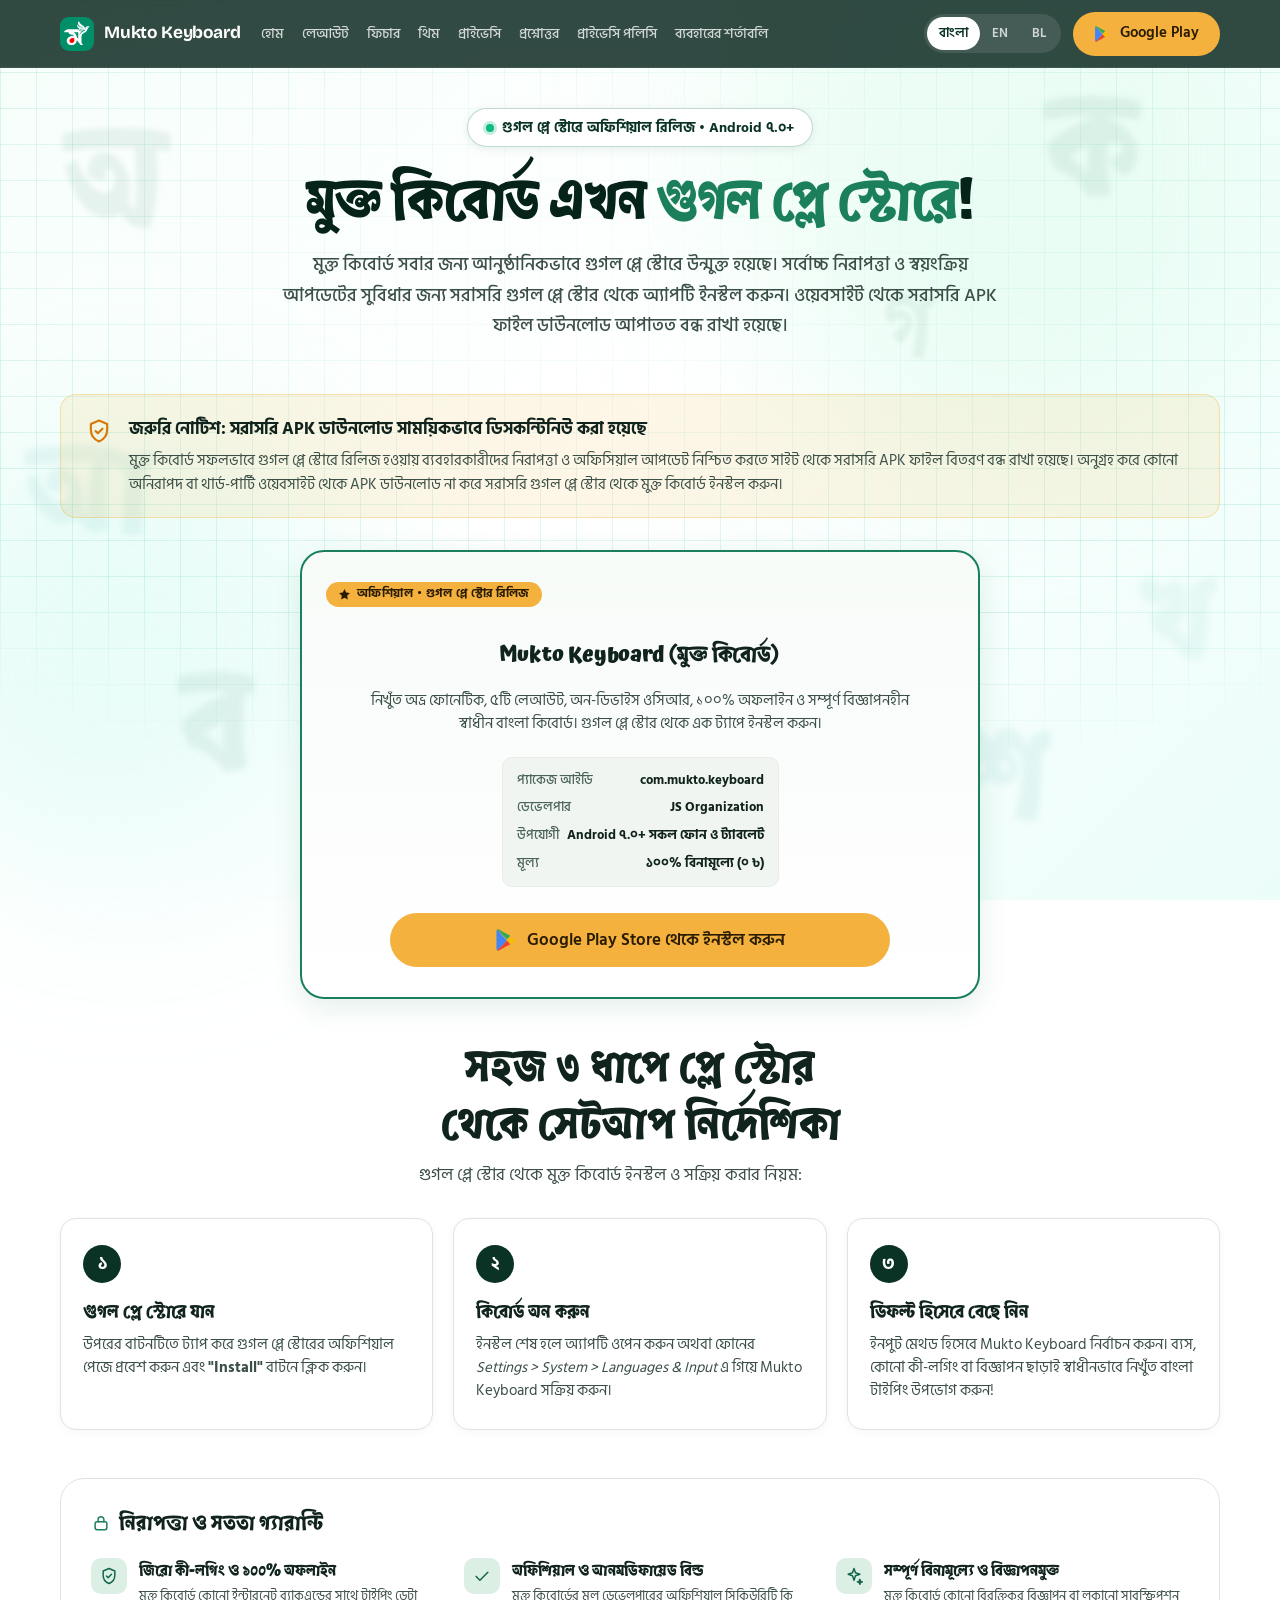
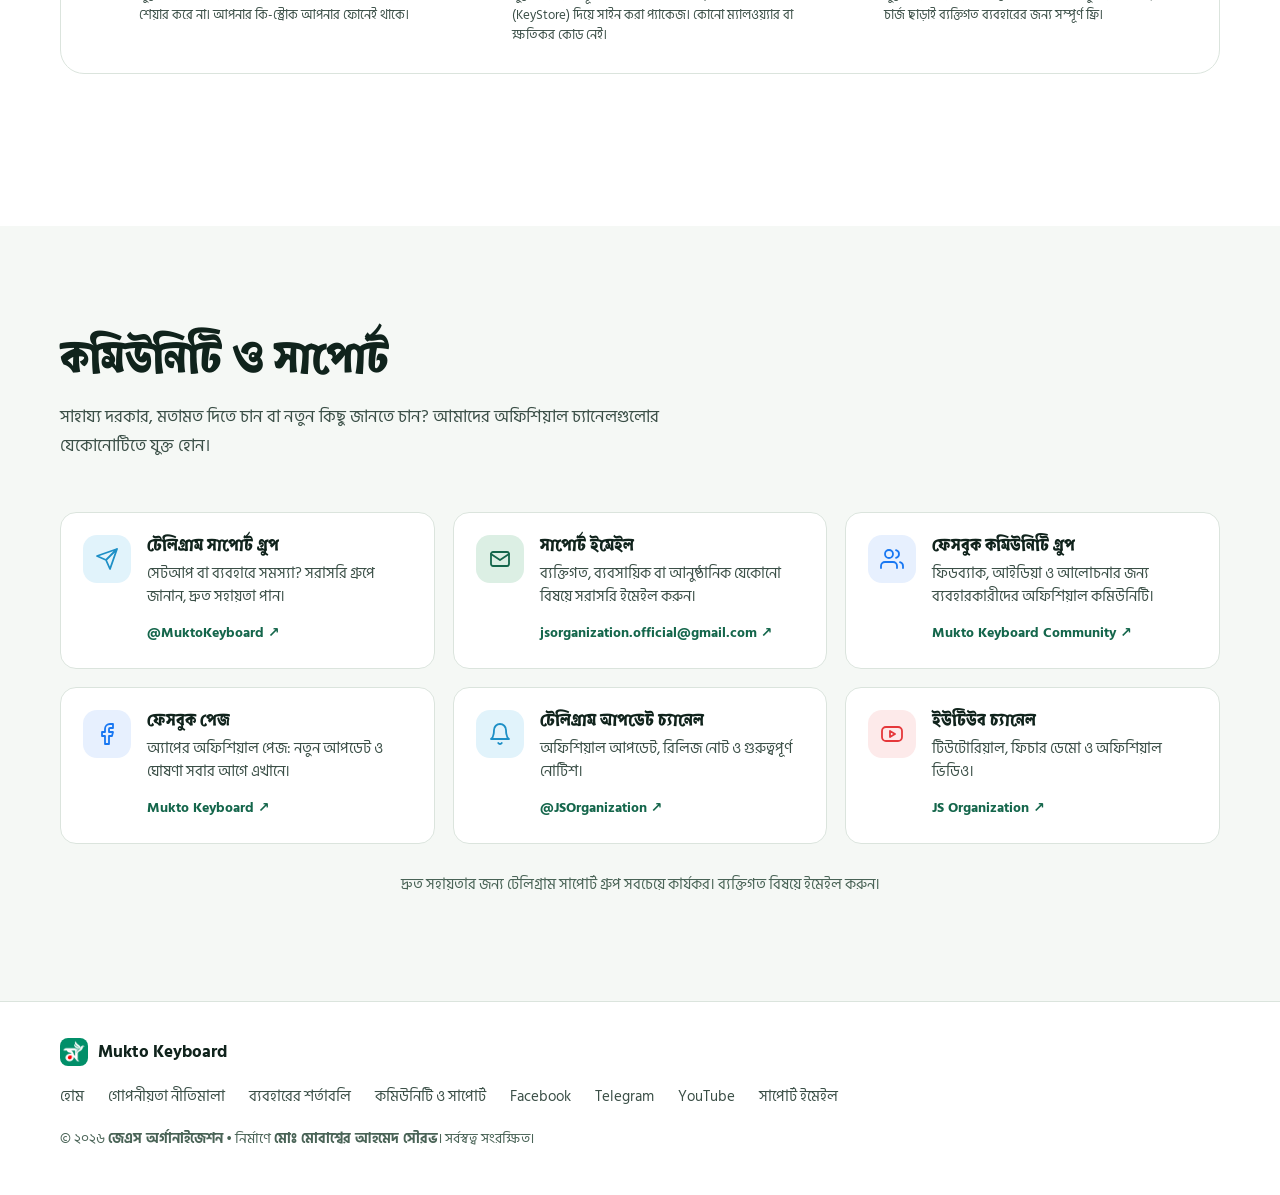
==== download.html @ 6dbc1d0c "feat(ui): restrict Atma font to titles and headings, and remove version displays" ====
<!DOCTYPE html>
<html lang="bn" data-lang="bn">
<head>
    <meta charset="UTF-8" />
    <meta name="viewport" content="width=device-width, initial-scale=1.0" />
    <title>Download Mukto Keyboard — অফিশিয়াল গুগল প্লে স্টোর রিলিজ | Mukto App (mukto.bd)</title>
    <meta name="description" content="মুক্ত কিবোর্ড (Mukto App / Mukto BD) এখন গুগল প্লে স্টোরে অফিশিয়ালি উপলব্ধ। গুগল প্লে স্টোর থেকে সরাসরি নিরাপদ ও স্বয়ংক্রিয় আপডেটের সুবিধাসহ ইনস্টল করুন।" />
    <meta name="keywords" content="Mukto App download, মুক্ত অ্যাপ ডাউনলোড, Mukto BD, মুক্ত বিডি, mukto.bd, Mukto, মুক্ত, Mukto Keyboard download, মুক্ত কিবোর্ড ডাউনলোড, Bangla keyboard Play Store, Avro Keyboard, com.mukto.keyboard" />
    <meta name="author" content="Md Mobassher Ahmed Sowrov — JS Organization" />
    <meta name="robots" content="index, follow, max-snippet:-1, max-image-preview:large" />
    <meta name="theme-color" content="#0a3326" />
    <link rel="canonical" href="https://mukto.bd/download.html" />

    <meta property="og:type" content="website" />
    <meta property="og:site_name" content="Mukto Keyboard" />
    <meta property="og:locale" content="bn_BD" />
    <meta property="og:locale:alternate" content="en_US" />
    <meta property="og:title" content="Download Mukto Keyboard — অফিশিয়াল গুগল প্লে স্টোর রিলিজ" />
    <meta property="og:description" content="মুক্ত কিবোর্ড এখন গুগল প্লে স্টোরে অফিশিয়ালি উপলব্ধ। গুগল প্লে স্টোর থেকে সরাসরি নিরাপদ ও স্বয়ংক্রিয় আপডেটের সুবিধাসহ ইনস্টল করুন।" />
    <meta property="og:url" content="https://mukto.bd/download.html" />
    <meta property="og:image" content="https://mukto.bd/assets/logo.png" />
    <meta property="og:image:type" content="image/png" />
    <meta property="og:image:width" content="512" />
    <meta property="og:image:height" content="512" />
    <meta property="og:image:alt" content="Mukto Keyboard Logo — মুক্ত কিবোর্ড" />
    <meta name="twitter:card" content="summary_large_image" />
    <meta name="twitter:title" content="Download Mukto Keyboard — অফিশিয়াল গুগল প্লে স্টোর রিলিজ" />
    <meta name="twitter:description" content="Mukto Keyboard is now officially available on Google Play Store. Install directly for maximum security and auto-updates." />
    <meta name="twitter:image" content="https://mukto.bd/assets/logo.png" />
    <meta name="twitter:image:alt" content="Mukto Keyboard Logo — মুক্ত কিবোর্ড" />

    <link rel="icon" type="image/png" href="assets/logo.png" />
    <link rel="apple-touch-icon" href="assets/logo.png" />
    <link rel="manifest" href="manifest.json" />
    <link rel="preconnect" href="https://fonts.googleapis.com" />
    <link rel="preconnect" href="https://fonts.gstatic.com" crossorigin />
    <link href="https://fonts.googleapis.com/css2?family=Atma:wght@300;400;500;600;700&amp;family=Bricolage+Grotesque:opsz,wght@12..96,400..800&amp;family=Hind+Siliguri:wght@400;500;600;700&amp;display=swap" rel="stylesheet" />
    <link rel="stylesheet" href="style.css?v=20261107v3" />

    <script type="application/json" id="page-meta">
    {
      "bn": {
        "title": "Download Mukto Keyboard — অফিশিয়াল গুগল প্লে স্টোর রিলিজ | Mukto App (mukto.bd)",
        "description": "মুক্ত কিবোর্ড (Mukto App / Mukto BD) এখন গুগল প্লে স্টোরে অফিশিয়ালি উপলব্ধ। গুগল প্লে স্টোর থেকে সরাসরি নিরাপদ ও স্বয়ংক্রিয় আপডেটের সুবিধাসহ ইনস্টল করুন।"
      },
      "en": {
        "title": "Download Mukto Keyboard — Official Google Play Release | Mukto App (mukto.bd)",
        "description": "Mukto Keyboard is now officially available on Google Play. Install safely with automatic updates directly from the Google Play Store."
      },
      "bl": {
        "title": "Download Mukto Keyboard — Official Google Play Release | Mukto App (mukto.bd)",
        "description": "Mukto Keyboard ekhon Google Play Store-e officially available. Shorashori Google Play theke install korun automatic update o full security shobidhay."
      }
    }
    </script>

    <script type="application/ld+json" id="appSchema">
    {
      "@context": "https://schema.org",
      "@type": "SoftwareApplication",
      "name": "Mukto Keyboard",
      "alternateName": ["Mukto App", "মুক্ত অ্যাপ", "Mukto BD", "মুক্ত বিডি", "Mukto", "মুক্ত", "মুক্ত কিবোর্ড"],
      "operatingSystem": "Android 7.0 and up",
      "applicationCategory": "UtilitiesApplication",
      "softwareVersion": "4.4",
      "offers": {
        "@type": "Offer",
        "price": "0",
        "priceCurrency": "BDT"
      },
      "downloadUrl": "https://play.google.com/store/apps/details?id=com.mukto.keyboard",
      "url": "https://mukto.bd/download.html",
      "image": "https://mukto.bd/assets/logo.png",
      "publisher": {
        "@type": "Organization",
        "name": "JS Organization",
        "email": "jsorganization.official@gmail.com",
        "sameAs": ["https://www.facebook.com/profile.php?id=61596055357784", "https://www.facebook.com/groups/1678428126970058", "https://t.me/JSOrganization", "https://youtube.com/channel/UCpMq9ITrRfIGK2dxVv5R_kw"],
        "contactPoint": {
          "@type": "ContactPoint",
          "contactType": "customer support",
          "email": "jsorganization.official@gmail.com",
          "url": "https://t.me/MuktoKeyboard",
          "availableLanguage": ["bn", "en"]
        }
      }
    }
    </script>
</head>
<body class="lang-bn">

<div class="bg-grid-pattern" aria-hidden="true"></div>

<div class="glyphs-layer" aria-hidden="true">
    <span class="glyph glyph-1 float-glyph-1">অ</span>
    <span class="glyph glyph-2 float-glyph-2">আ</span>
    <span class="glyph glyph-3 float-glyph-3">ক</span>
    <span class="glyph glyph-4 float-glyph-1">খ</span>
    <span class="glyph glyph-5 float-glyph-4">গ</span>
    <span class="glyph glyph-6 float-glyph-2">ব</span>
    <span class="glyph glyph-7 float-glyph-3">শ</span>
</div>

<div class="ambient-glow-1" aria-hidden="true"></div>
<div class="ambient-glow-2" aria-hidden="true"></div>

<svg width="0" height="0" style="position:absolute" aria-hidden="true" focusable="false">
    <defs>
        <symbol id="i-shield" viewBox="0 0 24 24"><path d="M12 3l7 3v5c0 4.6-3 8.4-7 10-4-1.6-7-5.4-7-10V6l7-3z"/><path d="M9 12l2 2 4-4"/></symbol>
        <symbol id="i-down" viewBox="0 0 24 24"><path d="M12 4v12m0 0l-4.5-4.5M12 16l4.5-4.5M5 20h14"/></symbol>
        <symbol id="i-chev" viewBox="0 0 24 24"><path d="M6 9l6 6 6-6"/></symbol>
        <symbol id="i-check" viewBox="0 0 24 24"><path d="M5 12.5l4.5 4.5L19 7.5"/></symbol>
        <symbol id="i-lock" viewBox="0 0 24 24"><rect x="5" y="10.5" width="14" height="9.5" rx="2.2"/><path d="M8.5 10.5V8a3.5 3.5 0 017 0v2.5"/></symbol>
        <symbol id="i-menu" viewBox="0 0 24 24"><path d="M4 7h16M4 12h16M4 17h16"/></symbol>
        <symbol id="i-fb" viewBox="0 0 24 24"><path d="M18 2h-3a5 5 0 00-5 5v3H7v4h3v8h4v-8h3l1-4h-4V7a1 1 0 011-1h3z"/></symbol>
            <symbol id="i-tg" viewBox="0 0 24 24"><path d="M22 2L11 13M22 2l-7 20-4-9-9-4 20-7z"/></symbol>
            <symbol id="i-bell" viewBox="0 0 24 24"><path d="M18 8A6 6 0 006 8c0 7-3 9-3 9h18s-3-2-3-9M13.73 21a2 2 0 01-3.46 0"/></symbol>
            <symbol id="i-yt" viewBox="0 0 24 24"><rect x="2" y="5" width="20" height="14" rx="4"/><path d="M10 9l5 3-5 3z"/></symbol>
            <symbol id="i-mail" viewBox="0 0 24 24"><rect x="3" y="5" width="18" height="14" rx="2"/><path d="M3 7l9 6 9-6"/></symbol>
            <symbol id="i-users" viewBox="0 0 24 24"><path d="M17 21v-2a4 4 0 00-4-4H5a4 4 0 00-4 4v2"/><circle cx="9" cy="7" r="4"/><path d="M23 21v-2a4 4 0 00-3-3.87M16 3.13a4 4 0 010 7.75"/></symbol>
            <symbol id="i-android" viewBox="0 0 24 24"><path fill="currentColor" stroke="none" d="M17.5 15.3a1 1 0 110-2 1 1 0 010 2m-11 0a1 1 0 110-2 1 1 0 010 2m11.4-6l2-3.46a.42.42 0 00-.72-.42l-2.03 3.5a12.4 12.4 0 00-10.3 0L4.82 5.43a.42.42 0 00-.72.42l2 3.46C2.69 11.19.34 14.66 0 18.76h24c-.34-4.1-2.69-7.57-6.1-9.45"/></symbol>
        <symbol id="i-play-store" viewBox="0 0 512 512"><path fill="#4285F4" d="M48.7 13.9c-9.2 9.9-14.5 24.7-14.5 42.5v399.2c0 17.8 5.3 32.6 14.5 42.5l2.4 2.3L275.6 275.9v-5.8L51.1 11.6l-2.4 2.3z"/><path fill="#FBBC04" d="M353.4 353.8l-77.8-77.9v-5.8l77.8-77.9 1.8 1 92.1 52.3c26.3 14.9 26.3 39.4 0 54.4l-92.1 52.3-1.8 1.6z"/><path fill="#EA4335" d="M355.2 352.2L275.6 273 51.1 497.5c8.7 9.2 23 10.3 39.1 1.2l265-146.5"/><path fill="#34A853" d="M355.2 159.8L90.2 13.3c-16.1-9.1-30.4-8-39.1 1.2L275.6 239l79.6-79.2z"/></symbol>
        <symbol id="i-spark" viewBox="0 0 24 24"><path d="M12 3l1.8 5.2L19 10l-5.2 1.8L12 17l-1.8-5.2L5 10l5.2-1.8L12 3z"/><path d="M19 16l.8 2.2L22 19l-2.2.8L19 22l-.8-2.2L16 19l2.2-.8L19 16z"/></symbol>
        <symbol id="i-star" viewBox="0 0 24 24"><polygon points="12 2 15.09 8.26 22 9.27 17 14.14 18.18 21.02 12 17.77 5.82 21.02 7 14.14 2 9.27 8.91 8.26 12 2" fill="currentColor" stroke="none"/></symbol>
        <symbol id="i-bolt" viewBox="0 0 24 24"><polygon points="13 2 3 14 12 14 11 22 21 10 12 10 13 2" fill="currentColor" stroke="none"/></symbol>
        <symbol id="i-feather" viewBox="0 0 24 24"><path d="M20.24 12.24a6 6 0 00-8.49-8.49L5 10.5V19h8.5z"/><line x1="16" y1="8" x2="2" y2="22"/></symbol>
    </defs>
</svg>

<a class="skip-link" href="#main">
    <span class="lang-bn">মূল কনটেন্টে যান</span>
    <span class="lang-en">Skip to main content</span>
    <span class="lang-bl">Skip to main content</span>
</a>

<header class="nav" id="top">
    <div class="wrap nav-inner">
        <a class="brand" href="index.html" aria-label="Mukto Keyboard Home">
            <img src="assets/logo.png" alt="Mukto Keyboard Logo" width="34" height="34" />
            <span class="brand-name">Mukto Keyboard</span>
        </a>

        <nav class="nav-links" id="navLinks" aria-label="Primary">
            <a href="index.html">
                <span class="lang-bn">হোম</span>
                <span class="lang-en">Home</span>
                <span class="lang-bl">Home</span>
            </a>
            <a href="index.html#layouts">
                <span class="lang-bn">লেআউট</span>
                <span class="lang-en">Layouts</span>
                <span class="lang-bl">Layouts</span>
            </a>
            <a href="index.html#features">
                <span class="lang-bn">ফিচার</span>
                <span class="lang-en">Features</span>
                <span class="lang-bl">Features</span>
            </a>
            <a href="index.html#themes">
                <span class="lang-bn">থিম</span>
                <span class="lang-en">Themes</span>
                <span class="lang-bl">Themes</span>
            </a>
            <a href="index.html#privacy">
                <span class="lang-bn">প্রাইভেসি</span>
                <span class="lang-en">Privacy</span>
                <span class="lang-bl">Privacy</span>
            </a>
            <a href="index.html#faq">
                <span class="lang-bn">প্রশ্নোত্তর</span>
                <span class="lang-en">FAQ</span>
                <span class="lang-bl">FAQ</span>
            </a>
            <a href="privacy-policy.html">
                <span class="lang-bn">প্রাইভেসি পলিসি</span>
                <span class="lang-en">Privacy Policy</span>
                <span class="lang-bl">Privacy Policy</span>
            </a>
            <a href="terms-of-use.html">
                <span class="lang-bn">ব্যবহারের শর্তাবলি</span>
                <span class="lang-en">Terms of Use</span>
                <span class="lang-bl">Terms of Use</span>
            </a>
        </nav>

        <div class="nav-tools">
            <div class="lang-switch" role="group" aria-label="ভাষা">
                <button type="button" data-lang-btn="bn" class="font-bn">বাংলা</button>
                <button type="button" data-lang-btn="en">EN</button>
                <button type="button" data-lang-btn="bl">BL</button>
            </div>
            <a class="btn btn-sun nav-cta" href="https://play.google.com/store/apps/details?id=com.mukto.keyboard" target="_blank" rel="noopener noreferrer">
                <svg class="ic ic-fill" style="width:16px;height:16px;"><use href="#i-play-store"/></svg>
                <span>Google Play</span>
            </a>
            <button type="button" class="nav-burger" id="navBurger" aria-expanded="false" aria-controls="navLinks" aria-label="মেনু">
                <svg class="ic"><use href="#i-menu"/></svg>
            </button>
        </div>
    </div>
</header>

<main id="main">

<section class="dl-hero">
    <div class="wrap dl-hero-inner">
        <div class="dl-version-badge" id="versionBadge">
            <span class="pulse-dot"></span>
            <span class="lang-bn">গুগল প্লে স্টোরে অফিশিয়াল রিলিজ • Android ৭.০+</span>
            <span class="lang-en">Official Google Play Release • Android 7.0+</span>
            <span class="lang-bl">Official Google Play Release • Android 7.0+</span>
        </div>

        <h1>
            <span class="lang-bn">মুক্ত কিবোর্ড এখন <span class="accent">গুগল প্লে স্টোরে</span>!</span>
            <span class="lang-en">Mukto Keyboard is Now on <span class="accent">Google Play</span>!</span>
            <span class="lang-bl">Mukto Keyboard ekhon <span class="accent">Google Play Store-e</span>!</span>
        </h1>

        <p class="lead">
            <span class="lang-bn">মুক্ত কিবোর্ড সবার জন্য আনুষ্ঠানিকভাবে গুগল প্লে স্টোরে উন্মুক্ত হয়েছে। সর্বোচ্চ নিরাপত্তা ও স্বয়ংক্রিয় আপডেটের সুবিধার জন্য সরাসরি গুগল প্লে স্টোর থেকে অ্যাপটি ইনস্টল করুন। ওয়েবসাইট থেকে সরাসরি APK ফাইল ডাউনলোড আপাতত বন্ধ রাখা হয়েছে।</span>
            <span class="lang-en">Mukto Keyboard has officially launched on the Google Play Store! For maximum security, privacy, and seamless automatic updates, please install directly from Google Play. Direct APK downloads from the website have been discontinued.</span>
            <span class="lang-bl">Mukto Keyboard shobar jonno officially Google Play Store-e release hoyeche! Shorboccho security o automatic update pabar jonno direct Google Play Store theke install korun. Website theke direct APK download apatoto bondho kora hoyeche.</span>
        </p>
    </div>
</section>

<section class="section" style="padding-top:0;">
    <div class="wrap">

        <div class="dl-notice-banner" style="background:rgba(244,177,62,0.12);border:1px solid rgba(244,177,62,0.35);border-radius:var(--r-md);padding:20px 24px;margin-bottom:32px;display:flex;align-items:flex-start;gap:16px;">
            <svg class="ic" style="width:28px;height:28px;color:#d97706;flex-shrink:0;margin-top:2px;"><use href="#i-shield"/></svg>
            <div>
                <strong style="color:var(--ink);display:block;margin-bottom:6px;font-size:1.05rem;">
                    <span class="lang-bn">জরুরি নোটিশ: সরাসরি APK ডাউনলোড সাময়িকভাবে ডিসকন্টিনিউ করা হয়েছে</span>
                    <span class="lang-en">Notice: Direct APK Download is Discontinued</span>
                    <span class="lang-bl">Notice: Shorashori APK Download Bondho Kora Hoyeche</span>
                </strong>
                <p style="color:var(--ink-2);font-size:.94rem;margin:0;line-height:1.6;">
                    <span class="lang-bn">মুক্ত কিবোর্ড সফলভাবে গুগল প্লে স্টোরে রিলিজ হওয়ায় ব্যবহারকারীদের নিরাপত্তা ও অফিসিয়াল আপডেট নিশ্চিত করতে সাইট থেকে সরাসরি APK ফাইল বিতরণ বন্ধ রাখা হয়েছে। অনুগ্রহ করে কোনো অনিরাপদ বা থার্ড-পার্টি ওয়েবসাইট থেকে APK ডাউনলোড না করে সরাসরি গুগল প্লে স্টোর থেকে মুক্ত কিবোর্ড ইনস্টল করুন।</span>
                    <span class="lang-en">Now that Mukto Keyboard is officially published on Google Play, direct website APK downloads are discontinued to ensure genuine updates and security. Please do not download APKs from unauthorized third-party sources; install safely from the official Google Play Store.</span>
                    <span class="lang-bl">Mukto Keyboard Google Play Store-e release howay website theke APK download bondho kora hoyeche. Kono onirapod third-party site theke APK download korben na; shob shomoy official Google Play Store theke install korun.</span>
                </p>
            </div>
        </div>

        <div class="dl-card featured" style="max-width:680px;margin:0 auto 40px;text-align:center;">
            <span class="dl-card-tag tag-recommended">
                <svg class="ic tag-ic" aria-hidden="true"><use href="#i-star"/></svg>
                <span class="lang-bn">অফিশিয়াল • গুগল প্লে স্টোর রিলিজ</span>
                <span class="lang-en">Official • Google Play Store Release</span>
                <span class="lang-bl">Official • Google Play Store Release</span>
            </span>
            <div class="dl-card-header" style="justify-content:center;margin-top:14px;">
                <h2 class="dl-card-title">Mukto Keyboard (মুক্ত কিবোর্ড)</h2>
            </div>
            <p class="dl-card-desc" style="max-width:540px;margin:12px auto 22px;">
                <span class="lang-bn">নিখুঁত অভ্র ফোনেটিক, ৫টি লেআউট, অন-ডিভাইস ওসিআর, ১০০% অফলাইন ও সম্পূর্ণ বিজ্ঞাপনহীন স্বাধীন বাংলা কিবোর্ড। গুগল প্লে স্টোর থেকে এক ট্যাপে ইনস্টল করুন।</span>
                <span class="lang-en">Pure Bengali typing with Avro Phonetic, 5 layouts, on-device OCR, 100% offline and zero trackers. Install in one tap directly from Google Play.</span>
                <span class="lang-bl">Nikhut Avro Phonetic, 5-ti layout, on-device OCR, 100% offline o shompurno ad-free Bangla keyboard. Google Play theke 1-tape install korun.</span>
            </p>

            <div class="dl-card-specs" style="max-width:500px;margin:0 auto 26px;text-align:left;">
                <div class="dl-spec-row">
                    <span class="dl-spec-label"><span class="lang-bn">প্যাকেজ আইডি</span><span class="lang-en">Package ID</span><span class="lang-bl">Package ID</span></span>
                    <span class="dl-spec-val dl-spec-file">com.mukto.keyboard</span>
                </div>
                <div class="dl-spec-row">
                    <span class="dl-spec-label"><span class="lang-bn">ডেভেলপার</span><span class="lang-en">Developer</span><span class="lang-bl">Developer</span></span>
                    <span class="dl-spec-val">JS Organization</span>
                </div>
                <div class="dl-spec-row">
                    <span class="dl-spec-label"><span class="lang-bn">উপযোগী</span><span class="lang-en">Target OS</span><span class="lang-bl">Target OS</span></span>
                    <span class="dl-spec-val"><span class="lang-bn">Android ৭.০+ সকল ফোন ও ট্যাবলেট</span><span class="lang-en">Android 7.0+ All Phones &amp; Tablets</span><span class="lang-bl">Android 7.0+ Shob Device</span></span>
                </div>
                <div class="dl-spec-row">
                    <span class="dl-spec-label"><span class="lang-bn">মূল্য</span><span class="lang-en">Price</span><span class="lang-bl">Price</span></span>
                    <span class="dl-spec-val"><span class="lang-bn">১০০% বিনামূল্যে (০ ৳)</span><span class="lang-en">100% Free ($0)</span><span class="lang-bl">Shompurno Free (0 Tk)</span></span>
                </div>
            </div>

            <a class="btn btn-sun btn-lg dl-card-btn" style="width:100%;max-width:500px;margin:0 auto;justify-content:center;font-size:1.06rem;padding:15px 28px;" href="https://play.google.com/store/apps/details?id=com.mukto.keyboard" target="_blank" rel="noopener noreferrer">
                <svg class="ic ic-fill" style="width:22px;height:22px;"><use href="#i-play-store"/></svg>
                <span class="lang-bn">Google Play Store থেকে ইনস্টল করুন</span>
                <span class="lang-en">Install from Google Play Store</span>
                <span class="lang-bl">Google Play Store theke install korun</span>
            </a>
        </div>

        <div class="dl-guide">
            <div class="section-head" style="text-align:center;max-width:700px;margin:0 auto 28px;">
                <h2>
                    <span class="lang-bn">সহজ ৩ ধাপে প্লে স্টোর থেকে সেটআপ নির্দেশিকা</span>
                    <span class="lang-en">Simple 3-Step Play Store Setup Guide</span>
                    <span class="lang-bl">Shohoj 3 Dhape Play Store Setup Guide</span>
                </h2>
                <p style="margin-top:8px;color:var(--ink-2);">
                    <span class="lang-bn">গুগল প্লে স্টোর থেকে মুক্ত কিবোর্ড ইনস্টল ও সক্রিয় করার নিয়ম:</span>
                    <span class="lang-en">How to install and activate Mukto Keyboard from Google Play:</span>
                    <span class="lang-bl">Google Play Store theke Mukto Keyboard install o on korar niyam:</span>
                </p>
            </div>

            <div class="guide-steps-grid">
                <div class="guide-step-card">
                    <div class="guide-step-num">১</div>
                    <h3>
                        <span class="lang-bn">গুগল প্লে স্টোরে যান</span>
                        <span class="lang-en">Open Google Play</span>
                        <span class="lang-bl">Google Play Store-e Jan</span>
                    </h3>
                    <p>
                        <span class="lang-bn">উপরের বাটনটিতে ট্যাপ করে গুগল প্লে স্টোরের অফিশিয়াল পেজে প্রবেশ করুন এবং <strong>"Install"</strong> বাটনে ক্লিক করুন।</span>
                        <span class="lang-en">Tap the button above to visit our official Google Play Store page and tap <strong>"Install"</strong>.</span>
                        <span class="lang-bl">Uporer buttone tap kore Google Play Store-er official page-e jan ebong <strong>"Install"</strong>-e click korun.</span>
                    </p>
                </div>

                <div class="guide-step-card">
                    <div class="guide-step-num">২</div>
                    <h3>
                        <span class="lang-bn">কিবোর্ড অন করুন</span>
                        <span class="lang-en">Enable Mukto Keyboard</span>
                        <span class="lang-bl">Mukto Keyboard On Korun</span>
                    </h3>
                    <p>
                        <span class="lang-bn">ইনস্টল শেষ হলে অ্যাপটি ওপেন করুন অথবা ফোনের <em>Settings &gt; System &gt; Languages &amp; Input</em> এ গিয়ে Mukto Keyboard সক্রিয় করুন।</span>
                        <span class="lang-en">Once installed, open the app or navigate to your phone's <em>Settings &gt; System &gt; Languages &amp; Input</em> to enable Mukto Keyboard.</span>
                        <span class="lang-bl">Install sheshe app open korun ba phoner <em>Settings &gt; Languages &amp; Input</em> theke Mukto Keyboard enable korun.</span>
                    </p>
                </div>

                <div class="guide-step-card">
                    <div class="guide-step-num">৩</div>
                    <h3>
                        <span class="lang-bn">ডিফল্ট হিসেবে বেছে নিন</span>
                        <span class="lang-en">Select as Default</span>
                        <span class="lang-bl">Default Keyboard Select Korun</span>
                    </h3>
                    <p>
                        <span class="lang-bn">ইনপুট মেথড হিসেবে Mukto Keyboard নির্বাচন করুন। ব্যস, কোনো কী-লগিং বা বিজ্ঞাপন ছাড়াই স্বাধীনভাবে নিখুঁত বাংলা টাইপিং উপভোগ করুন!</span>
                        <span class="lang-en">Choose Mukto Keyboard as your active input method. Enjoy flawless Bengali typing with zero ads and 100% on-device privacy!</span>
                        <span class="lang-bl">Input method hishebe Mukto Keyboard select korun. Zero ads o 100% private Avro typing enjoy korun!</span>
                    </p>
                </div>
            </div>
        </div>

        <div class="dl-verify-banner">
            <h3 class="dl-verify-title">
                <svg class="ic" aria-hidden="true"><use href="#i-lock"/></svg>
                <span class="lang-bn">নিরাপত্তা ও সততা গ্যারান্টি</span>
                <span class="lang-en">Security &amp; Integrity Guarantee</span>
                <span class="lang-bl">Security o Shotto Guarantee</span>
            </h3>
            <div class="dl-verify-grid">
                <div class="dl-verify-item">
                    <div class="dl-verify-icon"><svg class="ic"><use href="#i-shield"/></svg></div>
                    <div class="dl-verify-text">
                        <h4>
                            <span class="lang-bn">জিরো কী-লগিং ও ১০০% অফলাইন</span>
                            <span class="lang-en">Zero Keylogging &amp; 100% Offline</span>
                            <span class="lang-bl">Zero Keylogging o 100% Offline</span>
                        </h4>
                        <p>
                            <span class="lang-bn">মুক্ত কিবোর্ড কোনো ইন্টারনেট ব্যাকএন্ডের সাথে টাইপিং ডেটা শেয়ার করে না। আপনার কি-স্ট্রোক আপনার ফোনেই থাকে।</span>
                            <span class="lang-en">Mukto Keyboard never uploads keystrokes to any remote server. Your words stay strictly inside your phone.</span>
                            <span class="lang-bl">Mukto Keyboard kono keystroke remote server-e pathay na. Apnar shob kotha phoner vetorei thake.</span>
                        </p>
                    </div>
                </div>

                <div class="dl-verify-item">
                    <div class="dl-verify-icon"><svg class="ic"><use href="#i-check"/></svg></div>
                    <div class="dl-verify-text">
                        <h4>
                            <span class="lang-bn">অফিশিয়াল ও আনমডিফায়েড বিল্ড</span>
                            <span class="lang-en">Official &amp; Untampered Build</span>
                            <span class="lang-bl">Official o Untampered Build</span>
                        </h4>
                        <p>
                            <span class="lang-bn">মুক্ত কিবোর্ডের মূল ডেভেলপারের অফিশিয়াল সিকিউরিটি কি (KeyStore) দিয়ে সাইন করা প্যাকেজ। কোনো ম্যালওয়্যার বা ক্ষতিকর কোড নেই।</span>
                            <span class="lang-en">Signed directly with the official release keystore of JS Organization. Verified completely clean of any malware or adware.</span>
                            <span class="lang-bl">JS Organization-er official release key diye signed. Kono malware ba modded file noy, 100% clean.</span>
                        </p>
                    </div>
                </div>

                <div class="dl-verify-item">
                    <div class="dl-verify-icon"><svg class="ic"><use href="#i-spark"/></svg></div>
                    <div class="dl-verify-text">
                        <h4>
                            <span class="lang-bn">সম্পূর্ণ বিনামূল্যে ও বিজ্ঞাপনমুক্ত</span>
                            <span class="lang-en">100% Free &amp; Ad-Free</span>
                            <span class="lang-bl">100% Free o Ad-Free</span>
                        </h4>
                        <p>
                            <span class="lang-bn">মুক্ত কিবোর্ড কোনো বিরক্তিকর বিজ্ঞাপন বা লুকানো সাবস্ক্রিপশন চার্জ ছাড়াই ব্যক্তিগত ব্যবহারের জন্য সম্পূর্ণ ফ্রি।</span>
                            <span class="lang-en">Mukto Keyboard is completely free to use for personal typing, with zero annoying ads or hidden subscriptions.</span>
                            <span class="lang-bl">Kono biroktikor bigyapon ba hidden charges charai personal typing-er jonno shompurno free.</span>
                        </p>
                    </div>
                </div>
            </div>
        </div>

    </div>
</section>

<section class="section section-tint" id="support">
    <div class="wrap">
        <header class="section-head">
            <h2><span class="lang-bn">কমিউনিটি ও সাপোর্ট</span><span class="lang-en">Community & Support</span><span class="lang-bl">Community o Support</span></h2>
            <p><span class="lang-bn">সাহায্য দরকার, মতামত দিতে চান বা নতুন কিছু জানতে চান? আমাদের অফিশিয়াল চ্যানেলগুলোর যেকোনোটিতে যুক্ত হোন।</span><span class="lang-en">Need help, want to share feedback, or just curious what is new? Join us on any of our official channels.</span><span class="lang-bl">Shahajyo dorkar, motamot dite chan ba notun kichu jante chan? Amader official channel-er jekonotite jukto hon.</span></p>
        </header>
        <div class="support-grid">
                <a class="sup-card" href="https://t.me/MuktoKeyboard" target="_blank" rel="noopener noreferrer">
                    <span class="sup-ic sup-tg"><svg class="ic" aria-hidden="true"><use href="#i-tg" /></svg></span>
                    <span class="sup-body">
                        <h3><span class="lang-bn">টেলিগ্রাম সাপোর্ট গ্রুপ</span><span class="lang-en">Telegram Support Group</span><span class="lang-bl">Telegram Support Group</span></h3>
                        <p><span class="lang-bn">সেটআপ বা ব্যবহারে সমস্যা? সরাসরি গ্রুপে জানান, দ্রুত সহায়তা পান।</span><span class="lang-en">Stuck with setup or usage? Ask in the group and get quick help.</span><span class="lang-bl">Setup ba byabohare shomosya? Shorashori group-e janan, druto shohayota pan.</span></p>
                        <span class="sup-handle">@MuktoKeyboard</span>
                    </span>
                </a>
                <a class="sup-card" href="mailto:jsorganization.official@gmail.com">
                    <span class="sup-ic sup-mail"><svg class="ic" aria-hidden="true"><use href="#i-mail" /></svg></span>
                    <span class="sup-body">
                        <h3><span class="lang-bn">সাপোর্ট ইমেইল</span><span class="lang-en">Support Email</span><span class="lang-bl">Support Email</span></h3>
                        <p><span class="lang-bn">ব্যক্তিগত, ব্যবসায়িক বা আনুষ্ঠানিক যেকোনো বিষয়ে সরাসরি ইমেইল করুন।</span><span class="lang-en">Write to us directly for private, business or formal matters.</span><span class="lang-bl">Bektigoto, bebshayik ba anushthanik jekono bishoye shorashori email korun.</span></p>
                        <span class="sup-handle">jsorganization.official@gmail.com</span>
                    </span>
                </a>
                <a class="sup-card" href="https://www.facebook.com/groups/1678428126970058" target="_blank" rel="noopener noreferrer">
                    <span class="sup-ic sup-fb"><svg class="ic" aria-hidden="true"><use href="#i-users" /></svg></span>
                    <span class="sup-body">
                        <h3><span class="lang-bn">ফেসবুক কমিউনিটি গ্রুপ</span><span class="lang-en">Facebook Community Group</span><span class="lang-bl">Facebook Community Group</span></h3>
                        <p><span class="lang-bn">ফিডব্যাক, আইডিয়া ও আলোচনার জন্য ব্যবহারকারীদের অফিশিয়াল কমিউনিটি।</span><span class="lang-en">The official community for feedback, ideas and discussion among users.</span><span class="lang-bl">Feedback, idea o alochonar jonno byabohrakarider official community.</span></p>
                        <span class="sup-handle">Mukto Keyboard Community</span>
                    </span>
                </a>
                <a class="sup-card" href="https://www.facebook.com/profile.php?id=61596055357784" target="_blank" rel="noopener noreferrer">
                    <span class="sup-ic sup-fb"><svg class="ic" aria-hidden="true"><use href="#i-fb" /></svg></span>
                    <span class="sup-body">
                        <h3><span class="lang-bn">ফেসবুক পেজ</span><span class="lang-en">Facebook Page</span><span class="lang-bl">Facebook Page</span></h3>
                        <p><span class="lang-bn">অ্যাপের অফিশিয়াল পেজ: নতুন আপডেট ও ঘোষণা সবার আগে এখানে।</span><span class="lang-en">The official app page: new updates and announcements land here first.</span><span class="lang-bl">App-er official page: notun update o ghoshona shobar age ekhane.</span></p>
                        <span class="sup-handle">Mukto Keyboard</span>
                    </span>
                </a>
                <a class="sup-card" href="https://t.me/JSOrganization" target="_blank" rel="noopener noreferrer">
                    <span class="sup-ic sup-tg"><svg class="ic" aria-hidden="true"><use href="#i-bell" /></svg></span>
                    <span class="sup-body">
                        <h3><span class="lang-bn">টেলিগ্রাম আপডেট চ্যানেল</span><span class="lang-en">Telegram Updates Channel</span><span class="lang-bl">Telegram Updates Channel</span></h3>
                        <p><span class="lang-bn">অফিশিয়াল আপডেট, রিলিজ নোট ও গুরুত্বপূর্ণ নোটিশ।</span><span class="lang-en">Official updates, release notes and important notices.</span><span class="lang-bl">Official update, release note o gurutwopurno notice.</span></p>
                        <span class="sup-handle">@JSOrganization</span>
                    </span>
                </a>
                <a class="sup-card" href="https://youtube.com/channel/UCpMq9ITrRfIGK2dxVv5R_kw" target="_blank" rel="noopener noreferrer">
                    <span class="sup-ic sup-yt"><svg class="ic" aria-hidden="true"><use href="#i-yt" /></svg></span>
                    <span class="sup-body">
                        <h3><span class="lang-bn">ইউটিউব চ্যানেল</span><span class="lang-en">YouTube Channel</span><span class="lang-bl">YouTube Channel</span></h3>
                        <p><span class="lang-bn">টিউটোরিয়াল, ফিচার ডেমো ও অফিশিয়াল ভিডিও।</span><span class="lang-en">Tutorials, feature demos and official videos.</span><span class="lang-bl">Tutorial, feature demo o official video.</span></p>
                        <span class="sup-handle">JS Organization</span>
                    </span>
                </a>
        </div>
        <p class="sup-note"><span class="lang-bn">দ্রুত সহায়তার জন্য টেলিগ্রাম সাপোর্ট গ্রুপ সবচেয়ে কার্যকর। ব্যক্তিগত বিষয়ে ইমেইল করুন।</span><span class="lang-en">For the fastest help, use the Telegram Support Group. For private matters, send an email.</span><span class="lang-bl">Druto shohayotar jonno Telegram Support Group shobcheye karjokor. Bektigoto bishoye email korun.</span></p>
    </div>
</section>

</main>

<footer class="footer">
    <div class="wrap footer-inner">
        <div class="footer-brand">
            <img src="assets/logo.png" alt="Mukto Keyboard" width="28" height="28" />
            <span>Mukto Keyboard</span>
        </div>
        <nav class="footer-links" aria-label="Footer">
            <a href="index.html">
                <span class="lang-bn">হোম</span>
                <span class="lang-en">Home</span>
                <span class="lang-bl">Home</span>
            </a>
            <a href="privacy-policy.html">
                <span class="lang-bn">গোপনীয়তা নীতিমালা</span>
                <span class="lang-en">Privacy Policy</span>
                <span class="lang-bl">Privacy Policy</span>
            </a>
            <a href="terms-of-use.html">
                <span class="lang-bn">ব্যবহারের শর্তাবলি</span>
                <span class="lang-en">Terms of Use</span>
                <span class="lang-bl">Terms of Use</span>
            </a>
            <a href="index.html#support">
                <span class="lang-bn">কমিউনিটি ও সাপোর্ট</span>
                <span class="lang-en">Community &amp; Support</span>
                <span class="lang-bl">Community o Support</span>
            </a>
            <a href="https://www.facebook.com/profile.php?id=61596055357784" target="_blank" rel="noopener noreferrer">Facebook</a>
            <a href="https://t.me/MuktoKeyboard" target="_blank" rel="noopener noreferrer">Telegram</a>
            <a href="https://youtube.com/channel/UCpMq9ITrRfIGK2dxVv5R_kw" target="_blank" rel="noopener noreferrer">YouTube</a>
            <a href="mailto:jsorganization.official@gmail.com">
                <span class="lang-bn">সাপোর্ট ইমেইল</span>
                <span class="lang-en">Support Email</span>
                <span class="lang-bl">Support Email</span>
            </a>
        </nav>
        <p class="footer-copy">
            <span class="lang-bn">© ২০২৬ <strong>জেএস অর্গানাইজেশন</strong> • নির্মাণে <strong>মোঃ মোবাশ্বের আহমেদ সৌরভ</strong>। সর্বস্বত্ব সংরক্ষিত।</span>
            <span class="lang-en">© 2026 <strong>JS Organization</strong> • Crafted by <strong>Md Mobassher Ahmed Sowrov</strong>. All rights reserved.</span>
            <span class="lang-bl">© 2026 <strong>JS Organization</strong> • Crafted by <strong>Md Mobassher Ahmed Sowrov</strong>. All rights reserved.</span>
        </p>
    </div>
</footer>

<button id="backToTop" type="button" class="to-top" aria-label="উপরে যান"><svg class="ic" style="transform:rotate(180deg)"><use href="#i-chev"/></svg></button>

<script src="lang.js?v=20261106v1"></script>
<script src="countdown.js?v=20261106v1"></script>
<script>
(function () {
    var burger = document.getElementById('navBurger');
    var navLinks = document.getElementById('navLinks');
    function closeMenu() {
        if (!navLinks) return;
        navLinks.classList.remove('open');
        if (burger) burger.setAttribute('aria-expanded', 'false');
    }
    if (burger && navLinks) {
        burger.addEventListener('click', function () {
            var open = navLinks.classList.toggle('open');
            burger.setAttribute('aria-expanded', open ? 'true' : 'false');
        });
        navLinks.addEventListener('click', function (e) {
            if (e.target.closest('a')) closeMenu();
        });
        document.addEventListener('keydown', function (e) {
            if (e.key === 'Escape') closeMenu();
        });
        window.addEventListener('resize', function () {
            if (window.innerWidth > 1100) closeMenu();
        });
    }

    var btt = document.getElementById('backToTop');
    if (btt) {
        window.addEventListener('scroll', function () {
            if (window.scrollY > 400) {
                btt.classList.add('visible');
            } else {
                btt.classList.remove('visible');
            }
        }, { passive: true });
        btt.addEventListener('click', function () {
            window.scrollTo({ top: 0, behavior: 'smooth' });
        });
    }
})();

(function () {
    'use strict';

    function toBnNum(num) {
        var bnNums = ['০','১','২','৩','৪','৫','৬','৭','৮','৯'];
        return String(num).replace(/[0-9]/g, function (d) { return bnNums[parseInt(d, 10)]; });
    }

    function getAndroidVersion(sdk) {
        var map = {
            21: '5.0', 22: '5.1', 23: '6.0', 24: '7.0', 25: '7.1',
            26: '8.0', 27: '8.1', 28: '9.0', 29: '10', 30: '11',
            31: '12', 32: '12L', 33: '13', 34: '14', 35: '15'
        };
        return map[sdk] || (sdk ? (sdk - 17) + '.0' : '7.0');
    }

    var monthsBn = ['জানুয়ারি', 'ফেব্রুয়ারি', 'মার্চ', 'এপ্রিল', 'মে', 'জুন', 'জুলাই', 'আগস্ট', 'সেপ্টেম্বর', 'অক্টোবর', 'নভেম্বর', 'ডিসেম্বর'];
    var monthsEn = ['Jan', 'Feb', 'Mar', 'Apr', 'May', 'Jun', 'Jul', 'Aug', 'Sep', 'Oct', 'Nov', 'Dec'];

    function formatDateTime(d, lang) {
        if (!d || isNaN(d.getTime())) return null;
        var day = d.getDate();
        var month = d.getMonth();
        var year = d.getFullYear();
        var hours = d.getHours();
        var minutes = d.getMinutes();
        var ampm = hours >= 12 ? 'PM' : 'AM';
        var h12 = hours % 12 || 12;
        var minStr = (minutes < 10 ? '0' : '') + minutes;

        if (lang === 'bn') {
            var period = '';
            if (hours >= 4 && hours < 6) period = 'ভোর ';
            else if (hours >= 6 && hours < 12) period = 'সকাল ';
            else if (hours >= 12 && hours < 15) period = 'দুপুর ';
            else if (hours >= 15 && hours < 18) period = 'বিকাল ';
            else if (hours >= 18 && hours < 20) period = 'সন্ধ্যা ';
            else period = 'রাত ';
            return toBnNum(day) + ' ' + monthsBn[month] + ' ' + toBnNum(year) + ', ' + period + toBnNum(h12) + ':' + toBnNum(minStr);
        } else {
            var dayStr = (day < 10 ? '0' : '') + day;
            var hStr = (h12 < 10 ? '0' : '') + h12;
            return dayStr + ' ' + monthsEn[month] + ' ' + year + ', ' + hStr + ':' + minStr + ' ' + ampm;
        }
    }

    function formatDateOnly(d, lang) {
        if (!d || isNaN(d.getTime())) return null;
        var day = d.getDate();
        var month = d.getMonth();
        var year = d.getFullYear();
        if (lang === 'bn') {
            return toBnNum(day) + ' ' + monthsBn[month] + ' ' + toBnNum(year);
        } else {
            var dayStr = (day < 10 ? '0' : '') + day;
            return dayStr + ' ' + monthsEn[month] + ' ' + year;
        }
    }

    function getRelativeTime(d, lang) {
        if (!d || isNaN(d.getTime())) return '';
        var diffMs = Date.now() - d.getTime();
        if (diffMs < 0) diffMs = 0;
        var diffSec = Math.floor(diffMs / 1000);
        var diffMin = Math.floor(diffSec / 60);
        var diffHr = Math.floor(diffMin / 60);
        var diffDay = Math.floor(diffHr / 24);

        if (lang === 'bn') {
            if (diffDay === 0) {
                if (diffHr === 0) return (diffMin <= 1 ? 'এইমাত্র' : toBnNum(diffMin) + ' মিনিট আগে');
                return toBnNum(diffHr) + ' ঘণ্টা আগে';
            } else if (diffDay === 1) return 'গতকাল';
            else if (diffDay < 30) return toBnNum(diffDay) + ' দিন আগে';
            else if (diffDay < 365) return toBnNum(Math.floor(diffDay / 30)) + ' মাস আগে';
            return toBnNum(Math.floor(diffDay / 365)) + ' বছর আগে';
        } else {
            if (diffDay === 0) {
                if (diffHr === 0) return (diffMin <= 1 ? 'Just now' : diffMin + ' mins ago');
                return diffHr + ' hours ago';
            } else if (diffDay === 1) return 'Yesterday';
            else if (diffDay < 30) return diffDay + ' days ago';
            else if (diffDay < 365) return Math.floor(diffDay / 30) + ' months ago';
            return Math.floor(diffDay / 365) + ' years ago';
        }
    }

    function updateSchema() {
        var schemaEl = document.getElementById('appSchema');
        if (!schemaEl) return;
        var schemaData = {
            "@context": "https://schema.org",
            "@type": "SoftwareApplication",
            "name": "Mukto Keyboard",
            "alternateName": ["Mukto App", "মুক্ত অ্যাপ", "Mukto BD", "মুক্ত বিডি", "Mukto", "মুক্ত", "মুক্ত কিবোর্ড"],
            "operatingSystem": "Android 7.0 and up",
            "applicationCategory": "UtilitiesApplication",
            "softwareVersion": "4.4",
            "offers": {
                "@type": "Offer",
                "price": "0",
                "priceCurrency": "BDT"
            },
            "downloadUrl": "https://play.google.com/store/apps/details?id=com.mukto.keyboard",
            "url": "https://mukto.bd/download.html"
        };
        schemaEl.textContent = JSON.stringify(schemaData, null, 2);
    }
    updateSchema();
})();
</script>
</body>
</html>
---- style.css ----
:root {
    --ink: #10231c;
    --ink-2: #3b4f47;
    --mute: #496356;
    --paper: #ffffff;
    --mist: #f1f5f1;
    --line: #dbe4dd;
    --green-950: #06231a;
    --green-900: #0a3326;
    --green-800: #0f4a37;
    --green-700: #14664b;
    --green-600: #1b7f5c;
    --green-100: #dcefe4;
    --sun: #f4b13e;
    --sun-600: #e39b22;
    --flag: #e5383b;
    --night: #0b1330;

    --font-latin: 'Bricolage Grotesque', system-ui, -apple-system, 'Segoe UI', Roboto, sans-serif;
    --font-bn: 'Hind Siliguri', 'Bricolage Grotesque', system-ui, sans-serif;
    --font-title-bn: 'Atma', 'Hind Siliguri', 'Bricolage Grotesque', system-ui, sans-serif;

    --r-sm: 10px;
    --r-md: 16px;
    --r-lg: 24px;
    --wrap: 1160px;
    --gutter: 24px;
    --nav-h: 68px;
    color-scheme: light;
}

*, *::before, *::after { box-sizing: border-box; }
html { scroll-behavior: smooth; scroll-padding-top: calc(var(--nav-h) + 16px); -webkit-text-size-adjust: 100%; }
body {
    margin: 0;
    font-family: var(--font-latin);
    font-size: 17px;
    line-height: 1.65;
    color: var(--ink);
    background: linear-gradient(135deg, rgba(236, 253, 245, 0.5) 0%, #ffffff 48%, rgba(204, 251, 241, 0.38) 100%);
    background-attachment: fixed;
    -webkit-font-smoothing: antialiased;
    overflow-x: hidden;
    position: relative;
    min-height: 100vh;
}
body.lang-bn { font-family: var(--font-bn); }
.font-bn { font-family: var(--font-bn); }
body:not(.lang-en) .lang-en,
body:not(.lang-bn) .lang-bn,
body:not(.lang-bl) .lang-bl {
    display: none !important;
}
img, svg { display: block; max-width: 100%; }
a { color: inherit; }
code { font-family: ui-monospace, SFMono-Regular, Menlo, Consolas, monospace; font-size: .88em; background: var(--green-100); color: var(--green-900); padding: .1em .45em; border-radius: 6px; }
h1, h2, h3, h4, h5, h6, p, ul, ol { margin: 0; }
h1, h2, h3, h4, h5, h6 { font-family: var(--font-latin); }

/* Titles and large display text for Bengali */
html[data-lang="bn"] h1,
html[data-lang="bn"] h2,
html[data-lang="bn"] h3,
html[data-lang="bn"] h4,
html[data-lang="bn"] h5,
html[data-lang="bn"] h6,
body.lang-bn h1,
body.lang-bn h2,
body.lang-bn h3,
body.lang-bn h4,
body.lang-bn h5,
body.lang-bn h6,
.font-title-bn,
h1 .lang-bn,
h2 .lang-bn,
h3 .lang-bn,
h4 .lang-bn,
html[data-lang="bn"] .stats strong,
body.lang-bn .stats strong,
html[data-lang="bn"] .ps-unit b,
body.lang-bn .ps-unit b {
    font-family: var(--font-title-bn);
}
ul, ol { padding: 0; list-style: none; }
button { font: inherit; color: inherit; cursor: pointer; }

.ic { width: 20px; height: 20px; flex: none; fill: none; stroke: currentColor; stroke-width: 1.8; stroke-linecap: round; stroke-linejoin: round; }
.ic-fill { fill: initial; stroke: none; width: 22px; height: 22px; }

.wrap { width: 100%; max-width: calc(var(--wrap) + var(--gutter) * 2); margin: 0 auto; padding: 0 var(--gutter); }

.skip-link { position: absolute; left: 12px; top: -60px; z-index: 200; background: var(--ink); color: #fff; padding: 10px 16px; border-radius: 8px; text-decoration: none; }
.skip-link:focus { top: 12px; }

:focus-visible { outline: 3px solid var(--sun); outline-offset: 3px; border-radius: 6px; }

.btn {
    display: inline-flex; align-items: center; justify-content: center; gap: 10px;
    min-height: 44px; padding: 10px 20px; border-radius: 999px; border: 1.5px solid transparent;
    font-weight: 600; font-size: .95rem; line-height: 1.2; text-decoration: none; white-space: nowrap;
    transition: background-color .18s, border-color .18s, color .18s, transform .18s;
}
.btn-lg { min-height: 52px; padding: 12px 26px; font-size: 1rem; }
.btn-sun { background: var(--sun); color: #2a1c02; }
.btn-sun:hover { background: #ffc15a; }
.btn-dark { background: var(--green-900); color: #fff; }
.btn-dark:hover { background: var(--green-800); }
.btn-outline { background: transparent; color: var(--green-900); border-color: rgba(10,51,38,.3); }
.btn-outline:hover { background: rgba(10,51,38,.06); border-color: var(--green-900); }
.btn-ghost { background: transparent; color: #fff; border-color: rgba(255,255,255,.4); }
.btn-ghost:hover { background: rgba(255,255,255,.1); border-color: rgba(255,255,255,.7); }
.btn-ghost-light { background: transparent; color: #fff; border-color: rgba(255,255,255,.35); }
.btn-ghost-light:hover { background: rgba(255,255,255,.1); border-color: rgba(255,255,255,.7); }
.btn:active { transform: translateY(1px); }

.nav { position: fixed; inset: 0 0 auto 0; z-index: 100; height: var(--nav-h); background: rgba(6,35,26,.82); backdrop-filter: blur(14px); -webkit-backdrop-filter: blur(14px); border-bottom: 1px solid rgba(255,255,255,.08); transition: background-color .2s; }
.nav-inner { height: 100%; display: flex; align-items: center; gap: 28px; }
.brand { display: flex; align-items: center; gap: 10px; text-decoration: none; color: #fff; }
.brand img { border-radius: 9px; }
.brand { flex-shrink: 0; }
.brand-name { white-space: nowrap; font-family: var(--font-latin); font-weight: 700; font-size: 1.08rem; letter-spacing: -.01em; }
.nav-links { display: flex; align-items: center; gap: 4px; margin-left: 8px; }
.nav-links a { white-space: nowrap; color: rgba(255,255,255,.78); text-decoration: none; font-weight: 500; font-size: .95rem; padding: 8px 12px; border-radius: 999px; transition: color .15s, background-color .15s; }
.nav-links a:hover { color: #fff; background: rgba(255,255,255,.08); }
.nav-tools { margin-left: auto; display: flex; align-items: center; gap: 12px; }
.lang-switch { display: inline-flex; padding: 3px; border-radius: 999px; background: rgba(255,255,255,.1); }
.lang-switch button { border: 0; background: transparent; color: rgba(255,255,255,.75); font-size: .82rem; font-weight: 600; padding: 6px 12px; border-radius: 999px; min-height: 32px; transition: background-color .15s, color .15s; }
.lang-switch button:hover { color: #fff; }
.lang-switch button.active { background: #fff; color: var(--green-900); }
.nav-burger { display: none; width: 44px; height: 44px; border: 0; border-radius: 12px; background: rgba(255,255,255,.1); color: #fff; align-items: center; justify-content: center; }

.bg-grid-pattern {
    position: absolute;
    top: 0;
    left: 0;
    right: 0;
    height: clamp(650px, 85vh, 920px);
    pointer-events: none;
    z-index: 0;
    background-size: 36px 36px;
    background-image:
        linear-gradient(to right, rgba(16, 185, 129, 0.14) 1px, transparent 1px),
        linear-gradient(to bottom, rgba(16, 185, 129, 0.14) 1px, transparent 1px);
    mask-image: radial-gradient(ellipse 95% 580px at 50% 240px, rgba(0, 0, 0, 0.1) 0%, rgba(0, 0, 0, 0.35) 26%, rgba(0, 0, 0, 0.9) 56%, black 72%, transparent 96%);
    -webkit-mask-image: radial-gradient(ellipse 95% 580px at 50% 240px, rgba(0, 0, 0, 0.1) 0%, rgba(0, 0, 0, 0.35) 26%, rgba(0, 0, 0, 0.9) 56%, black 72%, transparent 96%);
}

.glyphs-layer {
    position: fixed;
    inset: 0;
    pointer-events: none;
    z-index: 1;
    overflow: hidden;
    user-select: none;
    -webkit-user-select: none;
}

.glyph {
    position: absolute;
    font-family: var(--font-title-bn);
    font-weight: 700;
    line-height: 1;
    pointer-events: none;
    will-change: transform;
}

.glyph-1 { top: 7rem; left: 5%; font-size: clamp(5.5rem, 11vw, 9.5rem); color: rgba(6, 78, 59, 0.07); filter: blur(2.5px); }
.glyph-2 { top: 48%; left: 2%; font-size: clamp(4.5rem, 9.5vw, 8.5rem); color: rgba(13, 148, 136, 0.07); filter: blur(3px); }
.glyph-3 { top: 5rem; right: 11%; font-size: clamp(5.5rem, 11vw, 9.5rem); color: rgba(6, 78, 59, 0.07); filter: blur(3px); }
.glyph-4 { top: 62%; right: 5%; font-size: clamp(4.5rem, 9.5vw, 8rem); color: rgba(13, 148, 136, 0.06); filter: blur(3.5px); }
.glyph-5 { top: 31%; right: 27%; font-size: clamp(3.8rem, 7.5vw, 6.5rem); font-weight: 600; color: rgba(6, 78, 59, 0.06); filter: blur(2px); }
.glyph-6 { bottom: 6.5rem; left: 14%; font-size: clamp(5.5rem, 11vw, 9.5rem); color: rgba(6, 78, 59, 0.07); filter: blur(3px); }
.glyph-7 { bottom: 3.5rem; right: 18%; font-size: clamp(5rem, 10.5vw, 8.8rem); color: rgba(13, 148, 136, 0.07); filter: blur(3px); }

@keyframes floatGlyph1 {
    0%, 100% { transform: translateY(0) rotate(0deg); }
    50% { transform: translateY(-20px) rotate(3deg); }
}
@keyframes floatGlyph2 {
    0%, 100% { transform: translateY(0) rotate(0deg); }
    50% { transform: translateY(22px) rotate(-4deg); }
}
@keyframes floatGlyph3 {
    0%, 100% { transform: translateY(0) rotate(0deg); }
    50% { transform: translateY(-16px) rotate(2.5deg); }
}
@keyframes floatGlyph4 {
    0%, 100% { transform: translateY(0) rotate(0deg); }
    50% { transform: translateY(18px) rotate(-3deg); }
}

.float-glyph-1 { animation: floatGlyph1 18s ease-in-out infinite; }
.float-glyph-2 { animation: floatGlyph2 22s ease-in-out infinite; }
.float-glyph-3 { animation: floatGlyph3 20s ease-in-out infinite; }
.float-glyph-4 { animation: floatGlyph4 25s ease-in-out infinite; }

.ambient-glow-1 {
    position: fixed;
    top: -120px;
    right: 0;
    width: clamp(360px, 45vw, 550px);
    height: clamp(360px, 45vw, 550px);
    background: rgba(167, 243, 208, 0.22);
    border-radius: 50%;
    filter: blur(90px);
    pointer-events: none;
    z-index: 0;
    animation: subtlePulse 12s ease-in-out infinite;
}

.ambient-glow-2 {
    position: fixed;
    top: 48%;
    left: -100px;
    width: clamp(320px, 38vw, 460px);
    height: clamp(320px, 38vw, 460px);
    background: rgba(153, 246, 228, 0.2);
    border-radius: 50%;
    filter: blur(90px);
    pointer-events: none;
    z-index: 0;
}

@keyframes subtlePulse {
    0%, 100% { opacity: 0.6; transform: scale(1); }
    50% { opacity: 0.9; transform: scale(1.08); }
}

.hero-center-spotlight {
    position: absolute;
    top: 45%;
    left: 50%;
    transform: translate(-50%, -50%);
    width: clamp(380px, 65vw, 860px);
    height: clamp(300px, 48vw, 580px);
    background: radial-gradient(ellipse at center, rgba(255, 255, 255, 0.9) 0%, rgba(255, 255, 255, 0.48) 48%, transparent 75%);
    border-radius: 50%;
    pointer-events: none;
    z-index: 0;
}

.hero { position: relative; overflow: hidden; text-align: center; padding: calc(var(--nav-h) + 56px) 0 132px; background: transparent; }
.hero-inner { position: relative; display: flex; flex-direction: column; align-items: center; z-index: 1; }
.hero-logo { display: inline-flex; align-items: center; justify-content: center; padding: 8px; border-radius: 28px; background: #fff; box-shadow: 0 0 0 1px rgba(27,127,92,.14), 0 16px 40px -12px rgba(10,51,38,.35), 0 0 60px rgba(27,127,92,.16); transition: transform 0.25s ease; }
.hero-logo:hover { transform: translateY(-2px) scale(1.02); }
.hero-logo img { width: 92px; height: 92px; aspect-ratio: 1 / 1; object-fit: cover; display: block; border-radius: 22px; }
.hero-badge { display: inline-flex; align-items: center; gap: 8px; margin-top: 22px; padding: 7px 16px; border-radius: 999px; background: rgba(255,255,255,.75); backdrop-filter: blur(8px); -webkit-backdrop-filter: blur(8px); border: 1px solid rgba(27,127,92,.28); color: var(--green-800); font-size: .88rem; font-weight: 600; white-space: nowrap; max-width: 100%; }
.hero-badge .dot { width: 8px; height: 8px; flex-shrink: 0; border-radius: 50%; background: var(--green-600); box-shadow: 0 0 0 3px rgba(27,127,92,.2); }
.hero h1 { margin-top: 22px; max-width: 18em; font-size: clamp(2.2rem, 5vw, 3.7rem); line-height: 1.1; font-weight: 800; letter-spacing: -.03em; text-wrap: balance; }
html[data-lang="bn"] .hero h1 { line-height: 1.3; letter-spacing: 0; font-weight: 700; }
.hero h1 .accent { color: var(--green-600); }
.hero-sub { margin-top: 22px; max-width: 40rem; font-size: 1.1rem; line-height: 1.75; color: var(--ink-2); }
.hero-sub strong { color: var(--green-900); font-weight: 700; }
.hero-pills { display: flex; flex-wrap: wrap; justify-content: center; gap: 12px; margin-top: 32px; }
.hero-pills li { display: inline-flex; align-items: center; gap: 10px; padding: 10px 18px; border-radius: 14px; background: #fff; border: 1px solid var(--line); font-weight: 600; font-size: .95rem; box-shadow: 0 6px 18px -12px rgba(10,51,38,.35); }
.hero-pills .ic { width: 18px; height: 18px; color: var(--green-600); }
.hero-actions { display: flex; flex-wrap: wrap; justify-content: center; gap: 12px; margin-top: 34px; }

.stats-wrap { position: relative; margin-top: -72px; z-index: 2; }
.stats { display: grid; grid-template-columns: repeat(4, minmax(0, 1fr)); border: 1px solid var(--line); border-radius: var(--r-lg); background: rgba(255, 255, 255, 0.94); backdrop-filter: blur(12px); -webkit-backdrop-filter: blur(12px); box-shadow: 0 24px 50px -30px rgba(10,51,38,.45); overflow: hidden; }
.stats li { display: flex; flex-direction: column; gap: 2px; padding: 26px 26px 28px; }
.stats li + li { border-left: 1px solid var(--line); }
.stats strong { font-size: 2.1rem; line-height: 1.15; font-weight: 800; letter-spacing: -.02em; color: var(--green-700); }
.stats span { font-weight: 700; }
.stats em { margin-top: 4px; font-style: normal; font-size: .88rem; line-height: 1.45; color: var(--mute); }

#main { position: relative; z-index: 1; }

.section { padding: 104px 0; position: relative; z-index: 1; }
.section-tint { background: rgba(241, 245, 241, 0.72); backdrop-filter: blur(8px); -webkit-backdrop-filter: blur(8px); }
.section-dark { background: var(--green-950); color: #fff; position: relative; z-index: 1; }
.section-end { padding-top: 0; }
.section-head { max-width: 46rem; margin-bottom: 52px; }
.section-head h2 { font-size: clamp(1.8rem, 3.4vw, 2.7rem); line-height: 1.16; font-weight: 800; letter-spacing: -.025em; text-wrap: balance; }
html[data-lang="bn"] .section-head h2 { line-height: 1.32; letter-spacing: 0; font-weight: 700; }
.section-head p { margin-top: 16px; font-size: 1.08rem; color: var(--ink-2); max-width: 40rem; }
.section-dark .section-head p { color: #b9d4c7; }
.subhead { font-size: 1.5rem; font-weight: 800; letter-spacing: -.02em; margin: 80px 0 24px; }

.ladder { display: grid; grid-template-columns: 1fr 1fr 1.35fr; gap: 20px; align-items: stretch; counter-reset: rung; }
.rung { display: flex; flex-direction: column; border: 1px solid var(--line); border-radius: var(--r-lg); overflow: hidden; background: var(--paper); }
.rung-top { border-color: var(--green-600); box-shadow: 0 0 0 3px rgba(27,127,92,.14); }
.rung-art { position: relative; aspect-ratio: 220 / 130; background: var(--mist); }
.rung-art svg { width: 100%; height: 100%; }
.art-image svg { filter: saturate(.55); }
.art-label { position: absolute; left: 12px; top: 12px; display: inline-flex; align-items: center; gap: 7px; padding: 5px 11px 5px 9px; border-radius: 999px; background: rgba(255,255,255,.94); color: var(--ink); font-size: .78rem; font-weight: 600; }
.art-label .ic { width: 15px; height: 15px; }
.rung-body { padding: 22px 24px 26px; }
.rung-who { font-size: .85rem; font-weight: 600; color: var(--mute); margin-bottom: 4px; }
.rung-mukto { color: var(--green-600); }
.rung h3 { font-size: 1.3rem; font-weight: 800; letter-spacing: -.015em; line-height: 1.3; }
.rung-body p:last-child { margin-top: 8px; color: var(--ink-2); font-size: .98rem; }

.scene-head { margin: 88px 0 28px; max-width: 40rem; }
.scene-head h3 { font-size: 1.6rem; font-weight: 800; letter-spacing: -.02em; }
.scene-head p { margin-top: 8px; color: var(--ink-2); }

.scene-grid { display: grid; grid-template-columns: repeat(3, 1fr); gap: 20px; }
.scene-card { border: 1px solid var(--line); border-radius: var(--r-lg); overflow: hidden; background: var(--paper); display: flex; flex-direction: column; }
.scene-frame { position: relative; aspect-ratio: 320 / 250; background: #cfe3ea; }
.scene-frame .scene-card-svg { height: 84%; top: 0; }
.mini-kb { position: absolute; left: 0; right: 0; bottom: 0; height: 16%; display: flex; gap: 6px; padding: 7px 12px; background: rgba(10,25,20,.78); }
.mini-kb i { flex: 1; display: grid; place-items: center; border-radius: 6px; background: rgba(255,255,255,.16); color: #fff; font-style: normal; font-size: .8rem; font-family: var(--font-bn); }
.mini-kb i.hit { animation: key-hit-card 1.6s ease-out infinite; }
.scene-card:nth-child(2) .mini-kb i.hit { animation-duration: 2.4s; }
.scene-card:nth-child(3) .mini-kb i.hit { animation-duration: 2.4s; }
.scene-text { padding: 20px 22px 24px; }
.scene-text h4 { font-size: 1.12rem; font-weight: 800; letter-spacing: -.01em; }
.scene-text p { margin-top: 6px; font-size: .96rem; color: var(--ink-2); }

.day-block { margin-top: 72px; display: grid; grid-template-columns: minmax(0, .9fr) minmax(0, 1.1fr); gap: 40px; align-items: center; padding: 36px; border-radius: var(--r-lg); background: var(--green-950); color: #fff; }
.day-text h3 { font-size: 1.6rem; font-weight: 800; letter-spacing: -.02em; line-height: 1.25; }
.day-text p { margin-top: 12px; color: #b9d4c7; }
.day-strip { display: grid; grid-template-columns: repeat(4, 1fr); gap: 10px; }
.day-strip li { position: relative; overflow: hidden; border-radius: var(--r-md); padding: 74px 12px 14px; display: flex; flex-direction: column; gap: 2px; min-height: 150px; }
.day-strip strong { font-size: 1rem; font-weight: 800; }
.day-strip em { font-style: normal; font-size: .82rem; opacity: .85; }
.d-orb { position: absolute; left: 14px; top: 16px; width: 34px; height: 34px; border-radius: 50%; }
.d-dawn { background: linear-gradient(to top, #fbc279 0%, #e08a6a 45%, #3b4a86 100%); }
.d-dawn .d-orb { background: #ffd88a; top: 30px; box-shadow: 0 0 26px 8px rgba(255,216,138,.55); }
.d-noon { background: linear-gradient(to top, #d4ecf8, #4f9fe0); color: #0a2a42; }
.d-noon .d-orb { background: #ffd36a; box-shadow: 0 0 26px 8px rgba(255,211,106,.6); }
.d-dusk { background: linear-gradient(to top, #fbc279 0%, #d9708a 50%, #2f2f6b 100%); }
.d-dusk .d-orb { background: #ffb866; top: 34px; box-shadow: 0 0 26px 8px rgba(255,184,102,.5); }
.d-night { background: linear-gradient(to top, #1b2a58, #050a1f); }
.d-night .d-orb { background: #f3f1de; box-shadow: 0 0 22px 5px rgba(243,241,222,.35); }
.d-night::after { content: ""; position: absolute; right: 18px; top: 22px; width: 3px; height: 3px; border-radius: 50%; background: #fff; box-shadow: -20px 16px 0 #fff, -36px 4px 0 #fff, -6px 34px 0 #fff, -48px 28px 0 #fff; }

.layout-list { border: 1px solid var(--line); border-radius: var(--r-lg); background: var(--paper); overflow: hidden; }
.layout-list li { display: grid; grid-template-columns: 76px minmax(0, 1.6fr) minmax(0, 1fr) auto; gap: 24px; align-items: center; padding: 22px 28px; }
.layout-list li + li { border-top: 1px solid var(--line); }
.lk { display: grid; place-items: center; width: 64px; height: 64px; border-radius: 18px; background: var(--green-900); color: #fff; font-weight: 800; font-size: 1.25rem; }
.l-body h3 { font-size: 1.15rem; font-weight: 800; letter-spacing: -.01em; }
.l-body p { margin-top: 4px; font-size: .95rem; color: var(--ink-2); }
.l-sample { display: flex; align-items: center; flex-wrap: wrap; gap: 8px 10px; padding: 12px 14px; border-radius: var(--r-sm); background: var(--mist); font-size: .95rem; }
.l-sample .ic { width: 16px; height: 16px; color: var(--green-600); }
.s-in { font-family: ui-monospace, SFMono-Regular, Menlo, monospace; font-size: .86rem; color: var(--ink-2); }
.s-out { font-weight: 600; color: var(--green-800); }
.l-tag { justify-self: end; padding: 5px 12px; border-radius: 999px; background: var(--green-100); color: var(--green-800); font-size: .78rem; font-weight: 700; white-space: nowrap; }

.panel-row { display: grid; grid-template-columns: repeat(3, 1fr); gap: 16px; margin-top: 20px; }
.panel-item { display: flex; gap: 16px; padding: 22px; border-radius: var(--r-md); border: 1px solid var(--line); background: var(--paper); }
.panel-item .ic { width: 26px; height: 26px; margin-top: 2px; color: var(--green-600); }
.panel-item h3 { font-size: 1.02rem; font-weight: 800; }
.panel-item p { margin-top: 4px; font-size: .93rem; color: var(--ink-2); }

.cheat { margin-top: 20px; border: 1px solid var(--line); border-radius: var(--r-md); background: var(--paper); }
.cheat summary { display: flex; align-items: center; justify-content: space-between; gap: 12px; padding: 16px 22px; font-weight: 700; cursor: pointer; list-style: none; border-radius: var(--r-md); }
.cheat summary::-webkit-details-marker { display: none; }
.cheat summary .ic { transition: transform .2s; }
.cheat[open] summary .ic { transform: rotate(180deg); }
.cheat-grid { display: grid; grid-template-columns: repeat(5, 1fr); gap: 10px; padding: 0 22px 22px; }
.cheat-grid div { display: flex; align-items: center; justify-content: space-between; gap: 10px; padding: 10px 14px; border-radius: var(--r-sm); background: var(--mist); }
.cheat-grid span { font-weight: 600; color: var(--green-800); }

.keymap {
    margin-top: 56px;
    padding: 32px;
    border-radius: var(--r-lg);
    background: rgba(255, 255, 255, 0.94);
    backdrop-filter: blur(12px);
    -webkit-backdrop-filter: blur(12px);
    border: 1px solid var(--line);
    box-shadow: 0 16px 42px -16px rgba(10, 51, 38, 0.08);
    color: var(--ink);
}
.km-head {
    display: flex;
    flex-wrap: wrap;
    align-items: flex-end;
    justify-content: space-between;
    gap: 18px 32px;
    margin-bottom: 26px;
}
.km-head h3 {
    font-size: 1.5rem;
    font-weight: 800;
    letter-spacing: -.02em;
    color: var(--ink);
}
.km-head p {
    margin-top: 6px;
    max-width: 34rem;
    color: var(--ink-2);
    font-size: .95rem;
    line-height: 1.6;
}
.km-head .km-legend {
    display: flex;
    flex-wrap: wrap;
    gap: 10px 14px;
    margin: 0;
    max-width: none;
}
.km-legend .km-key {
    display: inline-flex;
    align-items: center;
    gap: 8px;
    padding: 6px 14px;
    border-radius: 999px;
    font-weight: 700;
    font-size: .86rem;
    border: 1px solid var(--line);
}
.km-legend .k-o {
    background: #fffbeb;
    border-color: rgba(245, 158, 11, 0.35);
    color: #b45309;
}
.km-legend .k-g {
    background: var(--green-100);
    border-color: rgba(27, 127, 92, 0.28);
    color: var(--green-800);
}
.k-o {
    color: #b45309;
}
.k-g {
    color: var(--green-700);
}
.km-grid {
    display: grid;
    grid-template-columns: repeat(4, minmax(0, 1fr));
    gap: 18px;
}
.km-table {
    width: 100%;
    border-collapse: separate;
    border-spacing: 0;
    border: 1px solid var(--line);
    border-radius: 12px;
    background: #ffffff;
    box-shadow: 0 2px 8px rgba(10, 51, 38, 0.04);
    overflow: hidden;
    transition: transform 0.2s ease, box-shadow 0.2s ease, border-color 0.2s ease;
}
.km-table:hover {
    transform: translateY(-2px);
    box-shadow: 0 6px 16px rgba(10, 51, 38, 0.08);
    border-color: rgba(27, 127, 92, 0.32);
}
.km-table th, .km-table td {
    padding: 10px 12px;
    text-align: center;
    border-bottom: 1px solid #eef3ef;
}
.km-table tr:last-child > * {
    border-bottom: 0;
}
.km-table th {
    width: 50%;
    font-weight: 600;
    font-size: 1.15rem;
    line-height: 1.3;
    color: var(--green-950);
    background: var(--mist);
    border-right: 1px solid #eef3ef;
}
.km-table td {
    font-weight: 800;
    font-size: 1.05rem;
    font-family: ui-monospace, SFMono-Regular, Menlo, Consolas, monospace;
    background: #ffffff;
}

.band { display: grid; grid-template-columns: minmax(0, 1fr) minmax(0, 1fr); gap: 56px; align-items: center; padding: 56px 0; }
.section-head + .band { padding-top: 0; }
.band + .band { border-top: 1px solid var(--line); }
.band-flip .band-text { order: 2; }
.band-ic { display: grid; place-items: center; width: 48px; height: 48px; border-radius: 14px; background: var(--green-100); color: var(--green-700); margin-bottom: 20px; }
.band-ic .ic { width: 24px; height: 24px; }
.band-text h3 { font-size: clamp(1.5rem, 2.4vw, 1.95rem); font-weight: 800; letter-spacing: -.02em; line-height: 1.25; }
.band-text > p { margin-top: 14px; color: var(--ink-2); max-width: 32rem; }
.ticks { margin-top: 22px; display: grid; gap: 10px; }
.ticks li { position: relative; padding-left: 30px; font-weight: 500; font-size: .98rem; }
.ticks li::before { content: ""; position: absolute; left: 0; top: .3em; width: 18px; height: 18px; border-radius: 50%; background: var(--green-600) url("data:image/svg+xml,%3Csvg xmlns='http://www.w3.org/2000/svg' viewBox='0 0 24 24' fill='none' stroke='white' stroke-width='3.2' stroke-linecap='round' stroke-linejoin='round'%3E%3Cpath d='M6 12.5l4 4 8-9'/%3E%3C/svg%3E") center / 12px no-repeat; }

.section-tint .band-demo { background: #fff; }
.band-demo { border-radius: var(--r-lg); background: var(--mist); border: 1px solid var(--line); padding: 28px; }
.demo-cap { font-size: .8rem; font-weight: 700; color: var(--mute); margin-bottom: 8px; }

.demo-chat { display: grid; grid-template-columns: 1fr 1fr; gap: 16px; background: linear-gradient(160deg, #e9f3ec, #f4f8f4); }
.chat-who { display: flex; align-items: center; gap: 7px; font-size: .82rem; font-weight: 700; color: var(--green-700); margin-bottom: 12px; }
.chat-who .ic { width: 16px; height: 16px; }
.chat-who-other { color: var(--mute); }
.bubble { display: flex; flex-direction: column; align-items: flex-start; gap: 10px; padding: 16px 18px; border-radius: 18px 18px 18px 6px; background: #fff; border: 1px solid var(--line); box-shadow: 0 8px 20px -14px rgba(10,51,38,.4); }
.bubble .carrier { font-size: 2rem; line-height: 1; }
.bubble-out { background: var(--green-900); color: #fff; border-color: transparent; border-radius: 18px 18px 6px 18px; }
.bubble-out .secret { font-size: .98rem; line-height: 1.55; padding-top: 10px; border-top: 1px dashed rgba(255,255,255,.3); }

.demo-chat { display: block; }
.sc-stage { position: relative; height: 240px; border-radius: 16px; background: #dfeee6; border: 1px solid var(--line); overflow: hidden; }
.sc-pane { position: absolute; inset: 0; padding: 18px; display: flex; flex-direction: column; gap: 12px; opacity: 0; animation: sc-pane 12s infinite; }
.sc-p1 { animation-name: sc-p1; } .sc-p2 { animation-name: sc-p2; } .sc-p3 { animation-name: sc-p3; }
@keyframes sc-p1 { 0%,30% { opacity: 1; transform: none; } 34%,100% { opacity: 0; transform: translateY(-8px); } }
@keyframes sc-p2 { 0%,32% { opacity: 0; transform: translateY(8px); } 36%,63% { opacity: 1; transform: none; } 67%,100% { opacity: 0; transform: translateY(-8px); } }
@keyframes sc-p3 { 0%,65% { opacity: 0; transform: translateY(8px); } 69%,96% { opacity: 1; transform: none; } 100% { opacity: 0; } }
.sc-tabs { align-self: flex-start; display: inline-flex; padding: 3px; border-radius: 999px; background: #fff; font-size: .8rem; }
.sc-tabs b, .sc-tabs i { font-style: normal; padding: 5px 14px; border-radius: 999px; color: var(--mute); font-weight: 600; }
.sc-tabs b { background: var(--green-700); color: #fff; }
.sc-carriers { display: flex; align-items: center; gap: 8px; font-size: 1.25rem; }
.sc-carriers em { font-style: normal; font-size: .8rem; font-weight: 700; color: var(--ink-2); margin-right: 2px; }
.sc-carriers span { display: grid; place-items: center; width: 36px; height: 36px; border-radius: 50%; background: #fff; }
.sc-carriers span.on { box-shadow: 0 0 0 2px var(--green-600); animation: sc-pick 12s infinite; }
@keyframes sc-pick { 0%,4% { transform: scale(1); } 8% { transform: scale(1.18); } 12%,100% { transform: scale(1); } }
.sc-field { display: flex; align-items: center; gap: 4px; padding: 8px 8px 8px 16px; border-radius: 999px; background: #fff; border: 1px solid var(--line); font-size: 1rem; min-height: 52px; }
.sc-typed { display: inline-block; overflow: hidden; white-space: nowrap; max-width: 0; animation: sc-type 12s infinite; }
@keyframes sc-type { 0%,6% { max-width: 0; } 20%,100% { max-width: 16em; } }
.sc-caret { width: 2px; height: 1.2em; background: var(--green-700); animation: sc-blink 1s steps(1) infinite; }
@keyframes sc-blink { 50% { opacity: 0; } }
.sc-send { margin-left: auto; display: grid; place-items: center; width: 36px; height: 36px; border-radius: 50%; background: var(--green-700); color: #fff; animation: sc-tap 12s infinite; }
.sc-send .ic { width: 16px; height: 16px; fill: currentColor; stroke: none; }
@keyframes sc-tap { 0%,23% { transform: scale(1); } 26% { transform: scale(.82); } 29%,100% { transform: scale(1); } }
.sc-app { font-size: .78rem; font-weight: 700; color: var(--mute); text-align: center; }
.sc-msg { align-self: flex-end; padding: 10px 16px; border-radius: 18px 18px 6px 18px; background: var(--green-900); font-size: 2rem; line-height: 1; }
.sc-note { margin-top: auto; text-align: center; font-size: .85rem; font-weight: 700; color: var(--ink-2); }
.sc-found { padding: 14px; border-radius: 14px; background: #fff; display: flex; flex-direction: column; gap: 8px; }
.sc-found-h { display: flex; align-items: center; gap: 6px; font-size: .8rem; font-weight: 700; color: var(--green-700); }
.sc-found-h .ic { width: 15px; height: 15px; }
.sc-found-b { display: flex; flex-direction: column; gap: 2px; padding: 10px 12px; border-radius: 10px; background: #e6f3ec; }
.sc-found-b small, .sc-found-c { font-size: .75rem; color: var(--mute); }
.sc-found-b strong { font-size: 1.1rem; color: var(--green-900); }
.sc-steps { display: grid; grid-template-columns: repeat(3, 1fr); gap: 8px; margin-top: 14px; }
.sc-steps li { padding: 8px 6px; border-radius: 10px; background: #fff; border: 1px solid var(--line); text-align: center; font-size: .8rem; font-weight: 700; color: var(--mute); animation: sc-step 12s infinite; }
.sc-steps .s2 { animation-delay: 4s; } .sc-steps .s3 { animation-delay: 8s; }
@keyframes sc-step { 0%,30% { background: var(--green-700); color: #fff; border-color: var(--green-700); } 34%,100% { background: #fff; color: var(--mute); border-color: var(--line); } }

.demo-ocr { display: flex; flex-direction: column; gap: 12px; }
.ocr-page { position: relative; overflow: hidden; padding: 18px 20px; border-radius: var(--r-md); background: #fbf6e9; border: 1px solid #eadfc4; color: #3d3524; font-size: 1.02rem; line-height: 1.7; }
.scanline { position: absolute; left: 0; right: 0; top: 0; height: 3px; background: linear-gradient(to right, transparent, var(--green-600), transparent); box-shadow: 0 0 14px 4px rgba(27,127,92,.45); animation: scan 3.2s ease-in-out infinite; }
.demo-arrow { align-self: center; width: 22px; height: 22px; color: var(--green-600); }
.ocr-out { padding: 16px 20px; border-radius: var(--r-md); background: #fff; border: 1px solid var(--line); font-size: 1.02rem; line-height: 1.7; }
.trans-row { display: flex; align-items: center; flex-wrap: wrap; gap: 8px 12px; padding: 14px 18px; border-radius: var(--r-md); background: var(--green-900); color: #fff; font-size: .95rem; }
.trans-row .ic { width: 16px; height: 16px; color: var(--sun); }
.trans-row .font-bn { font-weight: 600; }

.demo-ai { display: flex; flex-direction: column; gap: 10px; }
.ai-box { padding: 16px 18px; border-radius: var(--r-md); font-size: 1.02rem; line-height: 1.7; }
.ai-before { background: #fff; border: 1px solid var(--line); color: var(--ink-2); }
.ai-after { background: var(--green-900); color: #fff; }
.ai-action { align-self: center; display: inline-flex; align-items: center; gap: 8px; padding: 7px 16px; border-radius: 999px; background: var(--sun); color: #2a1c02; font-size: .85rem; font-weight: 700; }
.ai-action .ic { width: 16px; height: 16px; }
.ai-providers { align-self: flex-end; margin-top: 4px; font-size: .8rem; font-weight: 600; color: var(--mute); }

.demo-fonts { display: grid; gap: 20px; }
.font-samples { display: grid; grid-template-columns: 1fr 1fr; gap: 10px; }
.font-samples li { display: flex; flex-direction: column; gap: 2px; padding: 12px 16px; border-radius: var(--r-sm); background: #fff; border: 1px solid var(--line); min-width: 0; }
.fs-name { font-size: .72rem; font-weight: 700; color: var(--mute); }
.fs-text { font-size: 1.02rem; font-family: 'Segoe UI Symbol', 'Noto Sans Math', 'Noto Sans Symbols 2', var(--font-latin), sans-serif; overflow-wrap: anywhere; }
.shortcuts { display: grid; gap: 8px; }
.shortcuts li { display: flex; align-items: center; gap: 12px; padding: 11px 16px; border-radius: var(--r-sm); background: var(--green-900); color: #fff; font-size: .95rem; }
.shortcuts code { background: rgba(255,255,255,.14); color: var(--sun); }
.shortcuts .ic { width: 16px; height: 16px; color: rgba(255,255,255,.6); }

/* Demo Backup & Sync */
.demo-backup { display: flex; flex-direction: column; gap: 14px; background: #f6faf7; }
.backup-card { padding: 16px 18px; border-radius: var(--r-md); background: #fff; border: 1px solid var(--line); display: flex; flex-direction: column; gap: 10px; box-shadow: 0 4px 14px rgba(10,51,38,.04); }
.backup-head { display: flex; align-items: center; justify-content: space-between; gap: 8px; }
.backup-pill { display: inline-flex; align-items: center; gap: 6px; padding: 4px 12px; border-radius: 999px; background: var(--green-100); color: var(--green-700); font-size: .8rem; font-weight: 700; }
.backup-pill .ic { width: 14px; height: 14px; }
.backup-date { font-size: .78rem; color: var(--mute); font-weight: 600; }
.backup-table { width: 100%; border-collapse: collapse; font-size: .86rem; margin-top: 4px; }
.backup-table td { padding: 7px 4px; border-bottom: 1px solid var(--line-faint, rgba(0,0,0,.06)); }
.backup-table tr:last-child td { border-bottom: 0; }
.backup-table .col-r { text-align: right; font-weight: 700; color: var(--green-700); }
.backup-cats { display: flex; flex-wrap: wrap; gap: 6px; margin-top: 4px; }
.backup-cat-chip { display: inline-flex; align-items: center; gap: 4px; padding: 4px 10px; border-radius: 6px; background: var(--mist); font-size: .78rem; font-weight: 600; color: var(--ink-2); }
.backup-archive { display: flex; align-items: center; justify-content: space-between; padding: 12px 16px; border-radius: var(--r-md); background: var(--green-900); color: #fff; font-size: .88rem; font-weight: 600; }
.backup-archive .badge-enc { display: inline-flex; align-items: center; gap: 6px; font-size: .76rem; padding: 3px 10px; border-radius: 999px; background: rgba(255,255,255,.16); color: var(--sun); }

/* Demo Clipboard & Live Video Showcase */
.demo-clip { display: flex; flex-direction: column; align-items: center; justify-content: center; background: #fbfdfc; padding: 24px 16px; min-height: 480px; }
.phone-mockup {
    position: relative;
    width: 100%;
    max-width: 250px;
    aspect-ratio: 864 / 1840;
    background: #090e0c;
    border-radius: 36px;
    padding: 8px;
    box-shadow: 0 22px 55px -12px rgba(10,51,38,.28), 0 0 0 1px rgba(10,51,38,.08), inset 0 0 0 2px rgba(255,255,255,.08);
    overflow: hidden;
    cursor: pointer;
    user-select: none;
    transition: transform .25s cubic-bezier(.16,1,.3,1), box-shadow .25s ease;
}
.phone-mockup:hover {
    transform: translateY(-4px);
    box-shadow: 0 28px 65px -12px rgba(10,51,38,.34), 0 0 0 1px rgba(10,51,38,.12);
}
.phone-video {
    width: 100%;
    height: 100%;
    object-fit: cover;
    border-radius: 28px;
    display: block;
    background: #000;
}
.phone-camera-dot {
    position: absolute;
    top: 15px;
    left: 50%;
    transform: translateX(-50%);
    width: 11px;
    height: 11px;
    border-radius: 50%;
    background: #050706;
    border: 1.5px solid rgba(255,255,255,.18);
    z-index: 4;
    pointer-events: none;
    box-shadow: 0 0 4px rgba(0,0,0,.6);
}
.phone-reflection {
    position: absolute;
    top: 0;
    right: 0;
    bottom: 0;
    left: 0;
    border-radius: 36px;
    background: linear-gradient(135deg, rgba(255,255,255,.14) 0%, rgba(255,255,255,.02) 40%, transparent 60%);
    pointer-events: none;
    z-index: 5;
}
.phone-play-badge {
    position: absolute;
    top: 50%;
    left: 50%;
    transform: translate(-50%, -50%) scale(.8);
    width: 52px;
    height: 52px;
    border-radius: 50%;
    background: rgba(10, 51, 38, .85);
    backdrop-filter: blur(8px);
    color: #fff;
    display: grid;
    place-items: center;
    opacity: 0;
    pointer-events: none;
    z-index: 6;
    transition: opacity .2s ease, transform .2s ease;
}
.phone-play-badge .ic {
    width: 24px;
    height: 24px;
    margin-left: 2px;
}
.phone-mockup.paused .phone-play-badge {
    opacity: 1;
    transform: translate(-50%, -50%) scale(1);
}
.phone-caption {
    margin-top: 14px;
    font-size: .84rem;
    font-weight: 600;
    color: var(--mute);
    display: inline-flex;
    align-items: center;
    gap: 8px;
}
.phone-caption .live-dot {
    width: 8px;
    height: 8px;
    border-radius: 50%;
    background: var(--green-600);
    display: inline-block;
    box-shadow: 0 0 8px var(--green-500);
    animation: pulse-dot 2s infinite ease-in-out;
}
@keyframes pulse-dot {
    0%, 100% { opacity: 1; transform: scale(1); }
    50% { opacity: .4; transform: scale(.8); }
}

/* Demo Text Repeater */
.demo-repeat { display: flex; flex-direction: column; gap: 12px; background: #fbfdfc; }
.repeat-controls { display: flex; flex-wrap: wrap; gap: 8px; align-items: center; padding: 12px 16px; border-radius: var(--r-md); background: #fff; border: 1px solid var(--line); font-size: .84rem; font-weight: 600; box-shadow: 0 2px 6px rgba(0,0,0,.03); }
.repeat-count-chip { padding: 4px 10px; border-radius: 6px; background: var(--green-100); color: var(--green-800); font-weight: 800; }
.repeat-sep-chip { padding: 4px 10px; border-radius: 6px; background: var(--mist); color: var(--ink-2); }
.repeat-chat-box { padding: 16px 18px; border-radius: var(--r-md); background: var(--green-900); color: #fff; font-size: .95rem; line-height: 1.7; max-height: 160px; overflow-y: auto; font-family: monospace, var(--font-latin), sans-serif; box-shadow: inset 0 2px 8px rgba(0,0,0,.25); }
.repeat-footer { display: flex; justify-content: space-between; align-items: center; font-size: .82rem; color: var(--mute); font-weight: 600; padding: 0 4px; }

/* Demo Custom Sound Studio */
.sound-presets-bar { display: flex; align-items: center; flex-wrap: wrap; gap: 6px; padding: 2px 0 4px; }
.preset-label { font-size: .78rem; font-weight: 700; color: var(--ink-2); margin-right: 2px; }
.preset-chip { font-size: .75rem; font-weight: 700; padding: 4px 10px; border-radius: 999px; background: var(--mist); color: var(--ink-2); border: 1px solid var(--line); }
.preset-chip.active { background: var(--green-100); color: var(--green-800); border-color: rgba(27,127,92,.35); }
.demo-sound { display: flex; flex-direction: column; gap: 14px; background: #fbfdfc; }
.sound-studio-box { display: flex; flex-direction: column; gap: 12px; width: 100%; }
.sound-mode-switch { display: flex; gap: 8px; padding: 6px; border-radius: var(--r-md); background: rgba(0,0,0,.04); border: 1px solid var(--line); font-size: .82rem; font-weight: 700; }
.sound-mode-switch span { flex: 1; text-align: center; padding: 7px 10px; border-radius: calc(var(--r-md) - 3px); color: var(--ink-2); transition: all .2s; }
.sound-mode-switch span.active { background: #fff; color: var(--green-800); box-shadow: 0 2px 6px rgba(0,0,0,.06); }
.sound-slot-list { display: flex; flex-direction: column; gap: 8px; }
.sound-slot { display: flex; align-items: center; justify-content: space-between; padding: 10px 14px; border-radius: var(--r-md); background: #fff; border: 1px solid var(--line); box-shadow: 0 2px 6px rgba(0,0,0,.03); }
.sound-slot.active { border-color: rgba(27,127,92,.35); background: #f6fbf8; }
.slot-info strong { display: block; font-size: .88rem; color: var(--ink); font-weight: 700; }
.slot-info small { display: block; font-size: .76rem; color: var(--ink-2); margin-top: 2px; }
.slot-badge { font-size: .72rem; font-weight: 700; padding: 4px 10px; border-radius: 999px; text-transform: uppercase; letter-spacing: .02em; }
.slot-badge.ready { background: var(--green-100); color: var(--green-800); }
.slot-badge.auto { background: #fef3c7; color: #92400e; }
.sound-test-bar { display: flex; align-items: center; gap: 10px; padding: 11px 16px; border-radius: var(--r-md); background: #fff; border: 1px dashed var(--line); font-size: .84rem; color: var(--ink-2); }
.sound-test-bar em { font-style: normal; color: var(--green-800); font-weight: 700; }


.more-grid { display: grid; grid-template-columns: repeat(3, 1fr); gap: 0; border: 1px solid var(--line); border-radius: var(--r-lg); overflow: hidden; background: var(--paper); }
.more-grid li { display: flex; gap: 16px; padding: 26px 26px 28px; border-right: 1px solid var(--line); border-bottom: 1px solid var(--line); }
.more-grid li:nth-child(3n) { border-right: 0; }
.more-grid li:nth-last-child(-n+3) { border-bottom: 0; }
.more-grid .ic { width: 26px; height: 26px; margin-top: 2px; color: var(--green-600); }
.more-grid h4 { font-size: 1.02rem; font-weight: 800; }
.more-grid p { margin-top: 4px; font-size: .93rem; color: var(--ink-2); }

.privacy-grid { display: grid; grid-template-columns: minmax(0, 1fr) minmax(0, 1.1fr); gap: 64px; align-items: start; }
.privacy-grid .section-head { margin-bottom: 0; }
.privacy-grid .section-head .btn { margin-top: 28px; }
.pr-list { display: grid; gap: 0; border-top: 1px solid rgba(255,255,255,.14); }
.pr-list li { display: flex; gap: 18px; padding: 24px 0; border-bottom: 1px solid rgba(255,255,255,.14); }
.pr-list .ic { width: 28px; height: 28px; margin-top: 2px; color: var(--sun); }
.pr-list h3 { font-size: 1.12rem; font-weight: 800; }
.pr-list p { margin-top: 4px; color: #b9d4c7; font-size: .98rem; }

.table-scroll { overflow-x: auto; border: 1px solid var(--line); border-radius: var(--r-lg); background: var(--paper); }
.cmp { width: 100%; border-collapse: collapse; min-width: 640px; }
.cmp th, .cmp td { padding: 18px 24px; text-align: left; vertical-align: top; border-bottom: 1px solid var(--line); font-size: .98rem; }
.cmp tbody tr:last-child > * { border-bottom: 0; }
.cmp thead th { font-size: .85rem; font-weight: 700; color: var(--mute); background: var(--mist); }
.cmp thead th.cmp-mukto { color: #fff; background: var(--green-900); }
.cmp tbody th { font-weight: 700; width: 24%; }
.cmp td { color: var(--ink-2); }
.cmp td > span { vertical-align: middle; }
.cmp td.cmp-mukto { background: #f3f9f5; color: var(--ink); font-weight: 500; }
.cmp td .yes, .cmp td .no { display: inline-grid; place-items: center; width: 22px; height: 22px; margin-right: 10px; border-radius: 50%; }
.cmp td .yes { background: var(--green-600); color: #fff; }
.cmp td .no { background: #f4dcdc; color: #b3261e; }
.cmp td .ic { width: 13px; height: 13px; stroke-width: 3; }
.cmp-key th, .cmp-key td { padding-top: 22px; padding-bottom: 22px; }

.steps { display: grid; grid-template-columns: repeat(3, 1fr); gap: 20px; counter-reset: step; }
.steps li { counter-increment: step; position: relative; padding: 28px 28px 30px; border-radius: var(--r-lg); background: var(--paper); border: 1px solid var(--line); }
.step-n { display: grid; place-items: center; width: 44px; height: 44px; margin-bottom: 18px; border-radius: 50%; background: var(--green-900); color: #fff; font-weight: 800; font-size: 1.1rem; }
.step-n::before { content: counter(step, decimal); }
html[data-lang="bn"] .step-n::before { content: counter(step, bengali); }
.steps h3 { font-size: 1.15rem; font-weight: 800; }
.steps p { margin-top: 6px; color: var(--ink-2); font-size: .98rem; }

.faq-wrap { max-width: 860px; }
.faq-list { border-top: 1px solid var(--line); }
.faq-item { border-bottom: 1px solid var(--line); }
.faq-q { width: 100%; display: flex; align-items: center; justify-content: space-between; gap: 20px; padding: 22px 0; border: 0; background: none; text-align: left; font-size: 1.08rem; font-weight: 700; line-height: 1.45; }
.faq-q .ic { transition: transform .2s; color: var(--mute); }
.faq-item.open .faq-q .ic { transform: rotate(180deg); color: var(--green-600); }
.faq-a { display: grid; grid-template-rows: 0fr; transition: grid-template-rows .25s ease; }
.faq-a > p { overflow: hidden; color: var(--ink-2); font-size: 1rem; max-width: 46rem; }
.faq-item.open .faq-a { grid-template-rows: 1fr; }
.faq-item.open .faq-a > p { padding-bottom: 24px; }

.cta { position: relative; overflow: hidden; display: grid; gap: 28px; padding: 56px; border-radius: 32px; background: radial-gradient(600px 300px at 90% 0%, rgba(244,177,62,.22), transparent 70%), var(--green-900); color: #fff; }
.cta h2 { font-size: clamp(1.8rem, 3.4vw, 2.6rem); font-weight: 800; line-height: 1.2; letter-spacing: -.025em; max-width: 24ch; }
html[data-lang="bn"] .cta h2 { line-height: 1.32; letter-spacing: 0; }
.cta-text p { margin-top: 14px; color: #cfe5da; max-width: 34rem; }
.cta-actions { display: flex; flex-wrap: wrap; gap: 12px; }
.cta-meta { font-size: .85rem; color: #9fc2b2; }
.cta-meta code { background: rgba(255,255,255,.12); color: #fff; }

.footer { border-top: 1px solid var(--line); padding: 36px 0 44px; background: rgba(255, 255, 255, 0.72); backdrop-filter: blur(8px); -webkit-backdrop-filter: blur(8px); position: relative; z-index: 1; }
.footer-inner { display: grid; gap: 18px; }
.footer-brand { display: flex; align-items: center; gap: 10px; font-weight: 700; }
.footer-brand img { border-radius: 8px; }
.footer-links { display: flex; flex-wrap: wrap; gap: 6px 24px; }
.footer-links a { color: var(--ink-2); text-decoration: none; font-size: .95rem; }
.footer-links a:hover { color: var(--green-700); text-decoration: underline; }
.footer-copy { font-size: .88rem; color: var(--mute); }

.to-top { position: fixed; right: 20px; bottom: 20px; z-index: 90; width: 46px; height: 46px; display: grid; place-items: center; border: 0; border-radius: 50%; background: var(--green-900); color: #fff; box-shadow: 0 10px 26px -8px rgba(0,0,0,.45); opacity: 0; transform: translateY(12px); pointer-events: none; transition: opacity .2s, transform .2s; }
.to-top.visible { opacity: 1; transform: none; pointer-events: auto; }

.scene *, .rung-art svg * { transform-box: fill-box; }

@keyframes key-hit {
    0%   { background: rgba(255,255,255,.7); transform: translateY(1px) scale(.96); color: #10231c; text-shadow: none; }
    35%  { background: rgba(255,255,255,.2); transform: none; color: #fff; }
    100% { background: rgba(255,255,255,.2); }
}
@keyframes key-hit-sun {
    0%   { background: var(--sun); border-color: var(--sun); transform: translateY(1px) scale(.95); color: #2a1c02; text-shadow: none; box-shadow: 0 0 18px rgba(244,177,62,.8); }
    40%  { background: rgba(255,255,255,.2); transform: none; box-shadow: none; color: #fff; }
    100% { background: rgba(255,255,255,.2); }
}
@keyframes key-hit-card {
    0%   { background: var(--sun); color: #2a1c02; transform: translateY(1px) scale(.94); box-shadow: 0 0 14px rgba(244,177,62,.8); }
    45%  { background: rgba(255,255,255,.16); color: #fff; transform: none; box-shadow: none; }
    100% { background: rgba(255,255,255,.16); }
}
@keyframes blink { 50% { opacity: 0; } }
@keyframes scan { 0% { top: 0; opacity: 0; } 10% { opacity: 1; } 90% { opacity: 1; } 100% { top: calc(100% - 3px); opacity: 0; } }

@keyframes slide-right { from { transform: translateX(0); } to { transform: translateX(60px); } }
.slide-slow   { animation: slide-right 9s linear infinite; }
.slide-fast   { animation: slide-right 4.5s linear infinite; }
.slide-fast-2 { animation: slide-right 6.5s linear infinite reverse; }
@keyframes bob { 0%,100% { transform: translateY(0) rotate(-1.2deg); } 50% { transform: translateY(2.5px) rotate(1.2deg); } }
.ship-bob { animation: bob 3.4s ease-in-out infinite; transform-box: view-box; transform-origin: 50% 60%; }
@keyframes lift { 0% { transform: translateY(0); } 14% { transform: translateY(-9px); } 45%, 100% { transform: translateY(0); } }
.wave-lift, .wave-lift-card { animation: lift 2.4s ease-in-out infinite; }
.wave-lift-2, .wave-lift-card-2 { animation: lift 2.4s ease-in-out .18s infinite; }
@keyframes flap { 0%,100% { transform: scaleY(1); } 50% { transform: scaleY(-.6); } }
.flap { animation: flap .9s ease-in-out infinite; transform-origin: center; }

.live-ring { animation: ring 2.4s ease-out infinite; transform-origin: center; }
@keyframes ring { 0% { transform: scale(.4); opacity: 1; } 100% { transform: scale(2.4); opacity: 0; } }
.boom-sun { animation: boom 3s ease-in-out infinite alternate; }
@keyframes boom { from { transform: translateX(0); } to { transform: translateX(120px); } }

.swing-g { transform-box: view-box; transform-origin: 122px 50px; animation: swing 3.2s ease-in-out infinite; }
@keyframes swing { 0%, 100% { transform: rotate(-20deg); } 50% { transform: rotate(20deg); } }
.legs { animation: legs 3.2s ease-in-out infinite; transform-box: fill-box; transform-origin: top center; }
@keyframes legs { 0%, 100% { transform: rotate(14deg); } 50% { transform: rotate(-14deg); } }
.sway-slow { animation: sway 4s ease-in-out infinite alternate; transform-origin: 50% 100%; }
@keyframes sway { from { transform: rotate(-1.2deg); } to { transform: rotate(1.2deg); } }

.gust { animation: gust 2.4s ease-in-out infinite; transform-box: view-box; transform-origin: 160px 110px; }
@keyframes gust { 0% { transform: rotate(0); } 18% { transform: rotate(2.6deg); } 40% { transform: rotate(-1.2deg); } 70%, 100% { transform: rotate(0); } }
.leaf { animation: leaf-flutter 2.4s ease-in-out infinite; animation-delay: var(--d, 0s); transform-origin: 50% 100%; }
@keyframes leaf-flutter { 0%, 100% { transform: rotate(0); } 20% { transform: rotate(9deg); } 45% { transform: rotate(-6deg); } 70% { transform: rotate(2deg); } }
.fall-leaf { animation: fall 7s ease-in infinite; }
.fall-leaf.l2 { animation-duration: 8.5s; animation-delay: 2.4s; }
.fall-leaf.l3 { animation-duration: 6.4s; animation-delay: 4.2s; }
@keyframes fall {
    0%   { transform: translate(0, 0) rotate(0); opacity: 0; }
    8%   { opacity: 1; }
    30%  { transform: translate(-18px, 38px) rotate(70deg); }
    55%  { transform: translate(14px, 82px) rotate(150deg); }
    80%  { transform: translate(-10px, 118px) rotate(230deg); opacity: 1; }
    100% { transform: translate(8px, 134px) rotate(290deg); opacity: 0; }
}

.ship-run-card { animation: sail-card 22s linear -7s infinite; }
@keyframes sail-card { from { transform: translateX(-100px); } to { transform: translateX(340px); } }
.b3 { animation: fly-c 16s linear infinite; }
@keyframes fly-c { from { transform: translate(-20px, 44px); } to { transform: translate(340px, 30px); } }

.demo-hand { display: flex; flex-direction: column; gap: 12px; }
.hand-pad { padding: 16px 18px 10px; border-radius: var(--r-md); background: #fff; border: 1px solid var(--line); }
.hand-svg { width: 100%; max-width: 210px; margin: 0 auto; }
.hand-stroke { stroke-dasharray: 260; stroke-dashoffset: 260; animation: draw 4.2s ease-in-out infinite; }
@keyframes draw { 0% { stroke-dashoffset: 260; } 55%, 85% { stroke-dashoffset: 0; } 100% { stroke-dashoffset: 0; opacity: 0; } }
.hand-kb { padding: 12px; border-radius: var(--r-md); background: var(--green-900); display: grid; gap: 8px; font-family: 'Caveat', 'Segoe Print', 'Bradley Hand', cursive; }
.hand-sugg { display: flex; justify-content: space-around; padding: 6px 4px 8px; border-bottom: 1px solid rgba(255,255,255,.16); color: #fff; font-size: 1.5rem; line-height: 1; }
.hand-keys { display: flex; gap: 5px; }
.hand-keys-2 { padding: 0 14px; }
.hand-keys i { flex: 1; min-width: 0; height: 38px; display: grid; place-items: center; border-radius: 8px; background: rgba(255,255,255,.14); color: #fff; font-style: normal; font-size: 1.45rem; line-height: 1; }
.demo-cap-end { margin: 0; text-align: center; }
@media (prefers-reduced-motion: reduce) { .hand-stroke { stroke-dashoffset: 0; opacity: 1; } }

@media (max-width: 1040px) {
    .km-grid { grid-template-columns: repeat(3, minmax(0, 1fr)); }
    .stats { grid-template-columns: repeat(2, minmax(0, 1fr)); }
    .stats li:nth-child(3) { border-left: 0; }
    .stats li:nth-child(n+3) { border-top: 1px solid var(--line); }
    .ladder { grid-template-columns: 1fr 1fr; }
    .rung-top { grid-column: 1 / -1; flex-direction: row; }
    .rung-top .rung-art { flex: 0 0 46%; aspect-ratio: auto; }
    .scene-grid { grid-template-columns: 1fr 1fr; }
    .scene-card:last-child { grid-column: 1 / -1; }
    .layout-list li { grid-template-columns: 64px minmax(0, 1fr) auto; }
    .l-sample { grid-column: 2 / 3; }
    .l-tag { grid-row: 1; grid-column: 3; }
    .band { grid-template-columns: 1fr; gap: 32px; }
    .band-flip .band-text { order: 0; }
    .privacy-grid { grid-template-columns: 1fr; gap: 40px; }
    .day-block { grid-template-columns: 1fr; }
    .more-grid { grid-template-columns: 1fr 1fr; }
    .more-grid li:nth-child(3n) { border-right: 1px solid var(--line); }
    .more-grid li:nth-child(2n) { border-right: 0; }
    .more-grid li:nth-last-child(-n+3) { border-bottom: 1px solid var(--line); }
    .more-grid li:nth-last-child(-n+2) { border-bottom: 0; }
    .cheat-grid { grid-template-columns: repeat(3, 1fr); }
}

@media (max-width: 1320px) and (min-width: 1101px) {
    .nav-inner { gap: 12px; }
    .nav-links { gap: 2px; margin-left: 0; }
    .nav-links a { padding: 6px 8px; font-size: .88rem; white-space: nowrap; }
}

@media (max-width: 1100px) {
    .nav-burger { display: inline-flex; }
    .nav-cta { display: none; }
    .nav-links { position: absolute; left: 0; right: 0; top: var(--nav-h); display: none; flex-direction: column; align-items: stretch; gap: 2px; margin: 0; padding: 12px var(--gutter) 20px; background: rgba(6,35,26,.97); border-bottom: 1px solid rgba(255,255,255,.1); }
    .nav-links.open { display: flex; }
    .nav-links a { padding: 14px 12px; font-size: 1.02rem; }
    .brand-name { font-size: 1rem; }
}

@media (max-width: 720px) {
    :root { --gutter: 20px; }
    body { font-size: 16px; }
    .section { padding: 72px 0; }
    .section-head { margin-bottom: 36px; }
    .hero { padding: calc(var(--nav-h) + 36px) 0 64px; }
    .hero { padding-bottom: 112px; }
    .glyphs-layer { z-index: 1; pointer-events: none; }
    .glyph {
        opacity: 1 !important;
        display: block !important;
        filter: blur(1.2px);
    }
    .glyph-1 { top: 5.2rem; left: 1%; font-size: clamp(4.2rem, 18vw, 6.5rem); color: rgba(6, 78, 59, 0.14); }
    .glyph-2 { top: 46%; left: 0%; font-size: clamp(3.8rem, 16vw, 5.8rem); color: rgba(13, 148, 136, 0.14); }
    .glyph-3 { top: 6.2rem; right: 1%; font-size: clamp(4.2rem, 18vw, 6.5rem); color: rgba(6, 78, 59, 0.14); }
    .glyph-4 { top: 64%; right: 1%; font-size: clamp(3.8rem, 16vw, 5.8rem); color: rgba(13, 148, 136, 0.13); }
    .glyph-5 { top: 31%; right: 6%; font-size: clamp(3rem, 13vw, 4.5rem); color: rgba(6, 78, 59, 0.12); }
    .glyph-6 { bottom: 10rem; left: 2%; font-size: clamp(4rem, 17vw, 6.2rem); color: rgba(6, 78, 59, 0.14); }
    .glyph-7 { bottom: 3.5rem; right: 3%; font-size: clamp(4rem, 17vw, 6.2rem); color: rgba(13, 148, 136, 0.14); }

    .hero-center-spotlight {
        width: 90vw;
        height: 60vw;
        background: radial-gradient(ellipse at center, rgba(255, 255, 255, 0.6) 0%, rgba(255, 255, 255, 0.2) 50%, transparent 75%);
    }
    .hero-logo {
        padding: 6px;
        border-radius: 22px;
    }
    .hero-logo img {
        width: 76px;
        height: 76px;
        border-radius: 17px;
    }
    .hero-badge {
        margin-top: 16px;
        padding: 6px 13px;
        gap: 6px;
        font-size: clamp(0.7rem, 3.1vw, 0.82rem);
        white-space: nowrap;
        max-width: 95vw;
        letter-spacing: -0.01em;
    }
    .hero-badge .dot {
        width: 7px;
        height: 7px;
    }
    .hero-actions .btn { flex: 1 1 100%; }
    .hero-pills li { width: 100%; justify-content: center; }
    .stats { grid-template-columns: 1fr 1fr; }
    .stats li:nth-child(3) { border-left: 0; }
    .stats li:nth-child(n+3) { border-top: 1px solid var(--line); }
    .stats li { padding: 20px 18px 22px; }
    .km-grid { grid-template-columns: 1fr 1fr; gap: 12px; }
    .keymap { padding: 20px 16px; }
    .ladder { grid-template-columns: 1fr; }
    .rung-top { flex-direction: column; }
    .rung-top .rung-art { flex: none; aspect-ratio: 220 / 130; }
    .scene-grid { grid-template-columns: 1fr; }
    .scene-card:last-child { grid-column: auto; }
    .scene-head { margin-top: 64px; }
    .day-block { padding: 24px; margin-top: 56px; }
    .day-strip { grid-template-columns: 1fr 1fr; }
    .layout-list li { grid-template-columns: 1fr; gap: 14px; padding: 22px 20px; }
    .lk { width: 56px; height: 56px; }
    .l-sample, .l-tag { grid-column: auto; grid-row: auto; justify-self: start; }
    .panel-row { grid-template-columns: 1fr; }
    .cheat-grid { grid-template-columns: 1fr 1fr; padding: 0 16px 16px; }
    .band { padding: 40px 0; }
    .band-demo { padding: 18px; }
    .font-samples { grid-template-columns: 1fr; }
    .more-grid { grid-template-columns: 1fr; }
    .more-grid li, .more-grid li:nth-child(n) { border-right: 0; border-bottom: 1px solid var(--line); }
    .more-grid li:last-child { border-bottom: 0; }
    .subhead { margin-top: 56px; }
    .steps { grid-template-columns: 1fr; }
    .cta { padding: 36px 24px; border-radius: 24px; }
    .cta-actions .btn { flex: 1 1 100%; }
    .cmp th, .cmp td { padding: 14px 16px; }
    .lang-switch button { padding: 6px 10px; }
}

@media (max-width: 480px) {
    .nav-inner { gap: 8px; }
    .nav-tools { gap: 8px; }
    .brand { gap: 8px; }
    .brand-name { font-size: .92rem; }
    .lang-switch button { padding: 6px 8px; font-size: .76rem; }
    .nav-burger { width: 40px; height: 40px; }
    .sc-stage { height: 250px; }
    .hero-logo {
        padding: 5px;
        border-radius: 19px;
    }
    .hero-logo img {
        width: 68px;
        height: 68px;
        border-radius: 14px;
    }
    .hero-badge {
        padding: 5px 10px;
        gap: 5px;
        font-size: clamp(0.66rem, 2.85vw, 0.74rem);
    }
    .hero-badge .dot {
        width: 6px;
        height: 6px;
    }
    .km-grid { gap: 10px; }
    .km-table th, .km-table td { padding: 8px 6px; font-size: 0.95rem; }
    .km-table th { font-size: 1.05rem; }
    .km-legend .km-key { font-size: 0.78rem; padding: 5px 10px; }
}
@media (max-width: 350px) {
    .brand-name { display: none; }
    .hero-badge {
        font-size: 0.63rem;
        padding: 4px 8px;
    }
}

@media (prefers-reduced-motion: reduce) {
    html { scroll-behavior: auto; }
    *, *::before, *::after { animation-duration: .001ms !important; animation-iteration-count: 1 !important; animation-delay: 0s !important; transition-duration: .001ms !important; }
    .glyph { animation: none; }
    .ship-run-card { transform: translateX(110px); }
    .b3 { transform: translate(180px, 40px); }
    .fall-leaf { opacity: 0; }
    .scanline { opacity: 0; }
    .faq-a { transition: none; }
}

.dl-hero {
    padding-top: calc(var(--nav-h) + 40px);
    padding-bottom: 30px;
    text-align: center;
    position: relative;
    z-index: 2;
}
.dl-hero-inner {
    max-width: 860px;
    margin: 0 auto;
    display: flex;
    flex-direction: column;
    align-items: center;
    position: relative;
    z-index: 5;
}
.dl-version-badge {
    display: inline-flex;
    align-items: center;
    gap: 8px;
    padding: 7px 18px;
    border-radius: 999px;
    background: #ffffff;
    border: 1px solid rgba(27, 127, 92, 0.28);
    font-size: .88rem;
    font-weight: 700;
    color: var(--green-900);
    box-shadow: 0 2px 10px rgba(10,51,38,.08);
    margin-bottom: 20px;
}
.dl-version-badge .pulse-dot {
    width: 8px;
    height: 8px;
    border-radius: 50%;
    background: #10b981;
    box-shadow: 0 0 0 3px rgba(16,185,129,.25);
    flex-shrink: 0;
}
.dl-hero h1 {
    font-size: clamp(2.2rem, 4.4vw, 3.4rem);
    font-weight: 800;
    letter-spacing: -.025em;
    line-height: 1.25;
    color: var(--green-950);
    margin-bottom: 14px;
}
.dl-hero h1 .accent {
    color: var(--green-600);
}
.dl-hero p.lead {
    font-size: clamp(1.02rem, 1.8vw, 1.15rem);
    color: var(--ink-2);
    line-height: 1.65;
    max-width: 720px;
    margin: 0 auto 24px;
    font-weight: 500;
}
.dl-grid {
    display: grid;
    grid-template-columns: repeat(auto-fit, minmax(320px, 1fr));
    gap: 24px;
    margin-top: 10px;
    margin-bottom: 48px;
    position: relative;
    z-index: 2;
    max-width: 860px;
    margin-left: auto;
    margin-right: auto;
}
.dl-card {
    position: relative;
    display: flex;
    flex-direction: column;
    padding: 30px 24px;
    border-radius: var(--r-lg);
    background: #ffffff;
    border: 1px solid var(--line);
    box-shadow: 0 4px 18px rgba(10,51,38,.05);
    transition: transform .22s ease, box-shadow .22s ease, border-color .22s ease;
}
.dl-card:hover {
    transform: translateY(-4px);
    box-shadow: 0 14px 34px rgba(10,51,38,.1);
    border-color: rgba(27,127,92,.35);
}
.dl-card.featured {
    border-color: var(--green-600);
    border-width: 2px;
    background: linear-gradient(180deg, #f7fbf8 0%, #ffffff 100%);
    box-shadow: 0 8px 28px rgba(27,127,92,.12);
}
.dl-card-tag {
    align-self: flex-start;
    font-size: .75rem;
    font-weight: 800;
    text-transform: uppercase;
    letter-spacing: .04em;
    padding: 4px 12px;
    border-radius: 999px;
    margin-bottom: 16px;
    display: inline-flex;
    align-items: center;
    gap: 6px;
    line-height: 1.4;
}
.dl-card-tag .tag-ic {
    width: 13px;
    height: 13px;
    flex-shrink: 0;
}
.tag-recommended {
    background: var(--sun);
    color: #2a1c02;
}
.tag-fast {
    background: var(--green-100);
    color: var(--green-800);
}
.tag-light {
    background: #e6ece8;
    color: #2e4a3e;
}
.dl-card-header {
    display: flex;
    align-items: baseline;
    justify-content: space-between;
    gap: 8px;
    margin-bottom: 4px;
}
.dl-card-title {
    font-size: 1.35rem;
    font-weight: 800;
    letter-spacing: -.01em;
    color: var(--ink);
}
.dl-card-size {
    font-size: 1.15rem;
    font-weight: 800;
    color: var(--green-700);
    font-family: ui-monospace, SFMono-Regular, Menlo, Consolas, monospace;
}
.dl-card-arch {
    font-size: .84rem;
    font-weight: 700;
    color: var(--mute);
    font-family: ui-monospace, SFMono-Regular, Menlo, Consolas, monospace;
    margin-bottom: 14px;
}
.dl-card-desc {
    font-size: .93rem;
    color: var(--ink-2);
    line-height: 1.55;
    margin-bottom: 20px;
    flex-grow: 1;
}
.dl-card-specs {
    display: grid;
    gap: 6px;
    padding: 12px 14px;
    border-radius: var(--r-sm);
    background: var(--mist);
    font-size: .82rem;
    color: var(--ink-2);
    margin-bottom: 20px;
    border: 1px solid rgba(10,51,38,.04);
}
.dl-spec-row {
    display: flex;
    justify-content: space-between;
    gap: 8px;
}
.dl-spec-label {
    color: var(--mute);
    font-weight: 500;
}
.dl-spec-val {
    font-weight: 700;
    color: var(--ink);
}
.dl-card-btn {
    width: 100%;
    margin-bottom: 14px;
}
.dl-hash-box {
    position: relative;
    background: #f8faf9;
    border: 1px dashed var(--line);
    border-radius: 8px;
    padding: 8px 10px;
    display: flex;
    flex-direction: column;
    gap: 4px;
}
.dl-hash-header {
    display: flex;
    align-items: center;
    justify-content: space-between;
    font-size: .72rem;
    font-weight: 700;
    color: var(--mute);
}
.dl-hash-code {
    font-family: ui-monospace, SFMono-Regular, Menlo, Consolas, monospace;
    font-size: .7rem;
    color: var(--ink-2);
    word-break: break-all;
    user-select: all;
    line-height: 1.35;
}
.dl-copy-btn {
    border: 0;
    background: transparent;
    color: var(--green-700);
    font-size: .72rem;
    font-weight: 700;
    cursor: pointer;
    padding: 2px 6px;
    border-radius: 4px;
    display: inline-flex;
    align-items: center;
    gap: 4px;
    transition: background .15s, color .15s;
}
.dl-copy-btn:hover {
    background: var(--green-100);
    color: var(--green-900);
}
.dl-guide {
    margin-top: 20px;
    margin-bottom: 48px;
    position: relative;
    z-index: 2;
}
.guide-steps-grid {
    display: grid;
    grid-template-columns: repeat(3, minmax(0, 1fr));
    gap: 20px;
    margin-top: 24px;
}
.guide-step-card {
    padding: 26px 22px;
    border-radius: var(--r-md);
    background: #ffffff;
    border: 1px solid var(--line);
    box-shadow: 0 2px 10px rgba(10,51,38,.04);
}
.guide-step-num {
    display: inline-grid;
    place-items: center;
    width: 38px;
    height: 38px;
    border-radius: 50%;
    background: var(--green-900);
    color: #ffffff;
    font-weight: 800;
    font-size: 1.1rem;
    margin-bottom: 14px;
}
.guide-step-card h3 {
    font-size: 1.12rem;
    font-weight: 800;
    margin-bottom: 8px;
    color: var(--ink);
}
.guide-step-card p {
    font-size: .92rem;
    color: var(--ink-2);
    line-height: 1.55;
}
.dl-play-banner {
    display: flex;
    align-items: center;
    justify-content: space-between;
    flex-wrap: wrap;
    gap: 24px;
    padding: 32px 36px;
    border-radius: var(--r-lg);
    background: linear-gradient(135deg, #0a3326 0%, #0f4a37 100%);
    color: #ffffff;
    margin-bottom: 48px;
    box-shadow: 0 10px 30px -10px rgba(10,51,38,.4);
    position: relative;
    z-index: 2;
}
.dl-play-text h3 {
    font-size: 1.4rem;
    font-weight: 800;
    margin-bottom: 6px;
}
.dl-play-text p {
    font-size: .95rem;
    color: rgba(255,255,255,.82);
    max-width: 580px;
}
.dl-verify-banner {
    background: #ffffff;
    border: 1px solid var(--line);
    border-radius: var(--r-lg);
    padding: 28px 30px;
    margin-bottom: 48px;
    position: relative;
    z-index: 2;
}
.dl-verify-title {
    font-size: 1.25rem;
    font-weight: 800;
    color: var(--ink);
    display: flex;
    align-items: center;
    gap: 8px;
}
.dl-verify-title .ic {
    width: 20px;
    height: 20px;
    color: var(--green-600);
}
.dl-verify-grid {
    display: grid;
    grid-template-columns: repeat(3, minmax(0, 1fr));
    gap: 20px;
    margin-top: 18px;
}
.dl-verify-item {
    display: flex;
    gap: 12px;
}
.dl-verify-icon {
    width: 36px;
    height: 36px;
    border-radius: 10px;
    background: var(--green-100);
    color: var(--green-700);
    display: grid;
    place-items: center;
    flex-shrink: 0;
}
.dl-verify-text h4 {
    font-size: .95rem;
    font-weight: 800;
    color: var(--ink);
    margin-bottom: 4px;
}
.dl-verify-text p {
    font-size: .84rem;
    color: var(--ink-2);
    line-height: 1.45;
}

@media (max-width: 900px) {
    .dl-grid {
        grid-template-columns: 1fr;
        max-width: 540px;
        margin-left: auto;
        margin-right: auto;
    }
    .guide-steps-grid {
        grid-template-columns: 1fr;
    }
    .dl-verify-grid {
        grid-template-columns: 1fr;
    }
    .dl-play-banner {
        padding: 24px 20px;
        flex-direction: column;
        align-items: flex-start;
    }
}

.play-soon { position: relative; z-index: 2; width: 100%; max-width: 480px; margin: 22px auto 0; padding: 18px 18px 16px; display: grid; gap: 14px; text-align: center; border-radius: 22px; background: rgba(255,255,255,.88); border: 1px solid var(--line); box-shadow: 0 18px 40px -24px rgba(6,35,26,.38); backdrop-filter: blur(8px); -webkit-backdrop-filter: blur(8px); }
.ps-head { display: flex; align-items: center; justify-content: space-between; flex-wrap: wrap; gap: 10px; }
.ps-store { display: inline-flex; align-items: center; gap: 10px; padding: 8px 12px; border-radius: 14px; background: #f1f4f2; border: 1px dashed rgba(10,51,38,.28); color: var(--mute); cursor: not-allowed; user-select: none; }
.ps-store .ic-fill { filter: grayscale(1); opacity: .5; }
.ps-store-txt { display: grid; text-align: left; line-height: 1.15; }
.ps-store-txt small { font-size: .68rem; font-weight: 700; letter-spacing: .05em; text-transform: uppercase; color: var(--mute); }
.ps-store-txt strong { font-family: var(--font-latin); font-size: 1.02rem; font-weight: 700; color: var(--ink-2); }
.ps-lock { width: 16px; height: 16px; opacity: .7; }
.ps-tag { display: inline-flex; align-items: center; gap: 8px; padding: 6px 12px; border-radius: 999px; background: rgba(244,177,62,.16); color: #8a5a00; font-size: .8rem; font-weight: 700; }
.ps-dot { width: 8px; height: 8px; border-radius: 50%; background: var(--sun); animation: ps-pulse 1.8s ease-out infinite; }
@keyframes ps-pulse { 0% { box-shadow: 0 0 0 0 rgba(244,177,62,.6); } 70% { box-shadow: 0 0 0 9px rgba(244,177,62,0); } 100% { box-shadow: 0 0 0 0 rgba(244,177,62,0); } }
.ps-timer { display: flex; align-items: stretch; justify-content: center; gap: 6px; }
.ps-unit { flex: 1 1 0; min-width: 0; display: grid; gap: 6px; padding: 12px 4px 10px; border-radius: 14px; background: var(--green-900); color: #fff; box-shadow: inset 0 -3px 0 rgba(0,0,0,.18); }
.ps-unit b { font-family: var(--font-latin); font-size: clamp(1.5rem, 5vw, 2rem); font-weight: 800; line-height: 1; font-variant-numeric: tabular-nums; }
html[data-lang="bn"] .ps-unit b { font-family: var(--font-title-bn); }
.ps-unit > span { font-size: .72rem; font-weight: 600; letter-spacing: .02em; color: #a9cbbb; }
.ps-sep { align-self: center; font-style: normal; font-size: 1.4rem; font-weight: 800; color: var(--green-700); }
.ps-note { font-size: .85rem; color: var(--mute); }
.ps-note strong { color: var(--ink); }
.ps-live { display: none; }
.play-soon.is-live { padding: 0; background: none; border: 0; box-shadow: none; backdrop-filter: none; -webkit-backdrop-filter: none; }
.play-soon.is-live > :not(.ps-live) { display: none; }
.play-soon.is-live > .ps-live { display: inline-flex; }

.play-soon.ps-dark { max-width: 440px; margin: 0; background: rgba(255,255,255,.06); border-color: rgba(255,255,255,.14); box-shadow: none; }
.ps-dark .ps-store { background: rgba(255,255,255,.06); border-color: rgba(255,255,255,.28); }
.ps-dark .ps-store-txt small, .ps-dark .ps-lock { color: #9fc2b2; }
.ps-dark .ps-store-txt strong { color: #e6f2ec; }
.ps-dark .ps-tag { background: rgba(244,177,62,.18); color: var(--sun); }
.ps-dark .ps-unit { background: rgba(255,255,255,.1); border: 1px solid rgba(255,255,255,.12); box-shadow: none; }
.ps-dark .ps-sep { color: rgba(255,255,255,.35); }
.ps-dark .ps-note { color: #9fc2b2; }
.ps-dark .ps-note strong { color: #fff; }
.dl-play-banner .play-soon.ps-dark { flex: 0 1 420px; }

.play-soon.ps-nav { display: contents; }
.nav-cta-soon { background: rgba(255,255,255,.08); color: rgba(255,255,255,.72); border: 1px dashed rgba(255,255,255,.3); cursor: not-allowed; user-select: none; }
.nav-cta-soon .ic-fill { filter: grayscale(1); opacity: .6; }
.nav-cta-soon:active { transform: none; }

@media (max-width: 1100px) {
    .ps-nav .nav-cta { display: none !important; }
}
@media (max-width: 480px) {
    .play-soon { padding: 16px 14px 14px; }
    .ps-head { justify-content: center; }
    .ps-sep { display: none; }
    .ps-unit > span { font-size: .66rem; }
}
@media (prefers-reduced-motion: reduce) { .ps-dot { animation: none; } }

/* Theme showcase: scroll rows + compare slider */
.demo-show { background: radial-gradient(900px 520px at 78% 8%, rgba(244,177,62,.14), transparent 60%), var(--green-950); color: #fff; overflow: hidden; }
.demo-show .section-head h2 { color: #fff; }
.demo-show .section-head p { color: rgba(255,255,255,.76); }
.vrow { display: grid; grid-template-columns: minmax(0, 1fr) minmax(0, 1fr); gap: 64px; align-items: center; margin-top: 88px; }
.vrow.rev .show-stage { order: 2; }
.show-stage { position: relative; display: grid; place-items: center; padding: 20px 0; }
.show-glow { position: absolute; width: 380px; height: 380px; max-width: 90%; border-radius: 50%; background: radial-gradient(circle, var(--g, #f4b13e), transparent 68%); opacity: .5; filter: blur(34px); }
.show-phone { max-width: 290px; width: 100%; box-shadow: 0 40px 90px -20px rgba(0,0,0,.65), 0 0 0 1px rgba(255,255,255,.14), inset 0 0 0 2px rgba(255,255,255,.08); }
.show-video { width: 100%; height: 100%; object-fit: cover; border-radius: 28px; display: block; background: #000; }
.vp-kick { display: inline-block; padding: 5px 14px; border-radius: 999px; background: rgba(244,177,62,.16); color: var(--sun); font-size: .85rem; font-weight: 700; }
.vp-text h3 { margin-top: 14px; font-size: clamp(1.5rem, 3vw, 2.1rem); line-height: 1.3; color: #fff; }
.vp-text p { margin-top: 14px; color: rgba(255,255,255,.8); line-height: 1.75; }
.vp-list { margin: 20px 0 0; padding: 0; list-style: none; display: grid; gap: 12px; }
.vp-list li { position: relative; padding-left: 36px; line-height: 1.6; color: rgba(255,255,255,.92); }
.vp-list li::before { content: "\2713"; position: absolute; left: 0; top: 1px; width: 24px; height: 24px; display: grid; place-items: center; border-radius: 50%; background: var(--sun); color: var(--green-950); font-weight: 800; font-size: .8rem; }
.mkc { margin-top: 104px; display: grid; grid-template-columns: minmax(0, .8fr) minmax(0, 1.2fr); gap: 48px; align-items: center; }
.mkc-text h3 { font-size: clamp(1.4rem, 2.6vw, 1.9rem); line-height: 1.3; color: #fff; }
.mkc-text p { margin-top: 12px; color: rgba(255,255,255,.76); }
.mkc-box { position: relative; aspect-ratio: 1220 / 923; border-radius: var(--r-lg); overflow: hidden; border: 1px solid rgba(255,255,255,.14); box-shadow: 0 30px 70px -30px rgba(0,0,0,.7); background: #000; touch-action: pan-y; }
.mkc-box img { position: absolute; inset: 0; width: 100%; height: 100%; object-fit: cover; user-select: none; -webkit-user-drag: none; }
.mkc-top { clip-path: inset(0 calc(100% - var(--pos)) 0 0); }
.mkc-tag { position: absolute; top: 12px; padding: 5px 12px; border-radius: 999px; background: rgba(6,35,26,.82); color: #fff; font-size: .8rem; font-weight: 600; pointer-events: none; }
.mkc-a { left: 12px; } .mkc-b { right: 12px; }
.mkc-line { position: absolute; top: 0; bottom: 0; left: var(--pos); width: 3px; margin-left: -1.5px; background: var(--sun); pointer-events: none; }
.mkc-line b { position: absolute; top: 50%; left: 50%; width: 42px; height: 42px; margin: -21px 0 0 -21px; border-radius: 50%; background: var(--sun); box-shadow: 0 4px 16px rgba(0,0,0,.4); }
.mkc-line b::before, .mkc-line b::after { content: ""; position: absolute; top: 50%; width: 0; height: 0; margin-top: -6px; border: 6px solid transparent; }
.mkc-line b::before { left: 6px; border-right-color: var(--green-950); border-left-width: 0; }
.mkc-line b::after { right: 6px; border-left-color: var(--green-950); border-right-width: 0; }
.mkc-hint { position: absolute; bottom: 12px; left: 50%; transform: translateX(-50%); padding: 5px 14px; border-radius: 999px; background: rgba(6,35,26,.82); font-size: .78rem; font-weight: 600; pointer-events: none; transition: opacity .3s; }
.mkc-box.moved .mkc-hint { opacity: 0; }
.mkc-box input { position: absolute; inset: 0; width: 100%; height: 100%; margin: 0; opacity: 0; cursor: ew-resize; }
.mkc-box:focus-within { outline: 3px solid var(--sun); outline-offset: 3px; }
@media (max-width: 900px) {
    .vrow, .mkc { grid-template-columns: minmax(0, 1fr); gap: 28px; }
    .vrow { margin-top: 64px; }
    .vrow .show-stage, .vrow.rev .show-stage { order: -1; }
    .show-phone { max-width: 240px; }
    .show-glow { width: 300px; height: 300px; }
    .mkc { margin-top: 72px; }
}
@media (max-width: 480px) {
    .show-phone { max-width: 220px; }
    .vp-list li { padding-left: 32px; }
    .mkc-tag { top: 8px; padding: 4px 10px; font-size: .72rem; }
    .mkc-a { left: 8px; } .mkc-b { right: 8px; }
    .mkc-line b { width: 36px; height: 36px; margin: -18px 0 0 -18px; }
}
@media (prefers-reduced-motion: reduce) { .mkc-hint { transition: none; } }


/* ---------- Community & Support ---------- */
.support-grid { display: grid; grid-template-columns: repeat(3, minmax(0, 1fr)); gap: 18px; }
.sup-card { display: flex; align-items: flex-start; gap: 16px; padding: 22px; background: #fff; border: 1px solid var(--line); border-radius: var(--r-md); color: inherit; text-decoration: none; transition: transform .2s, border-color .2s, box-shadow .2s; }
.sup-card:hover { transform: translateY(-3px); border-color: var(--green-600); box-shadow: 0 14px 32px -16px rgba(10, 51, 38, .35); }
.sup-ic { flex: none; width: 48px; height: 48px; display: grid; place-items: center; border-radius: 14px; background: var(--green-100); color: var(--green-700); }
.sup-ic .ic { width: 24px; height: 24px; }
.sup-ic.sup-fb { background: #e7f0fe; color: #1877f2; }
.sup-ic.sup-tg { background: #e1f3fb; color: #1d8fc6; }
.sup-ic.sup-yt { background: #fdeaea; color: var(--flag); }
.sup-ic.sup-mail { background: var(--green-100); color: var(--green-700); }
.sup-body { min-width: 0; display: block; }
.sup-body h3 { font-size: 1.05rem; font-weight: 700; line-height: 1.35; }
.sup-body p { margin: 4px 0 10px; font-size: .93rem; line-height: 1.55; color: var(--ink-2); }
.sup-handle { display: inline-block; font-size: .86rem; font-weight: 700; color: var(--green-700); word-break: break-all; }
.sup-handle::after { content: " \2197"; }
.sup-note { margin-top: 28px; text-align: center; font-size: .96rem; color: var(--mute); }
@media (max-width: 960px) { .support-grid { grid-template-columns: repeat(2, minmax(0, 1fr)); } }
@media (max-width: 600px) { .support-grid { grid-template-columns: 1fr; } .sup-card { padding: 18px; } }
@media (prefers-reduced-motion: reduce) { .sup-card { transition: none; } .sup-card:hover { transform: none; } }
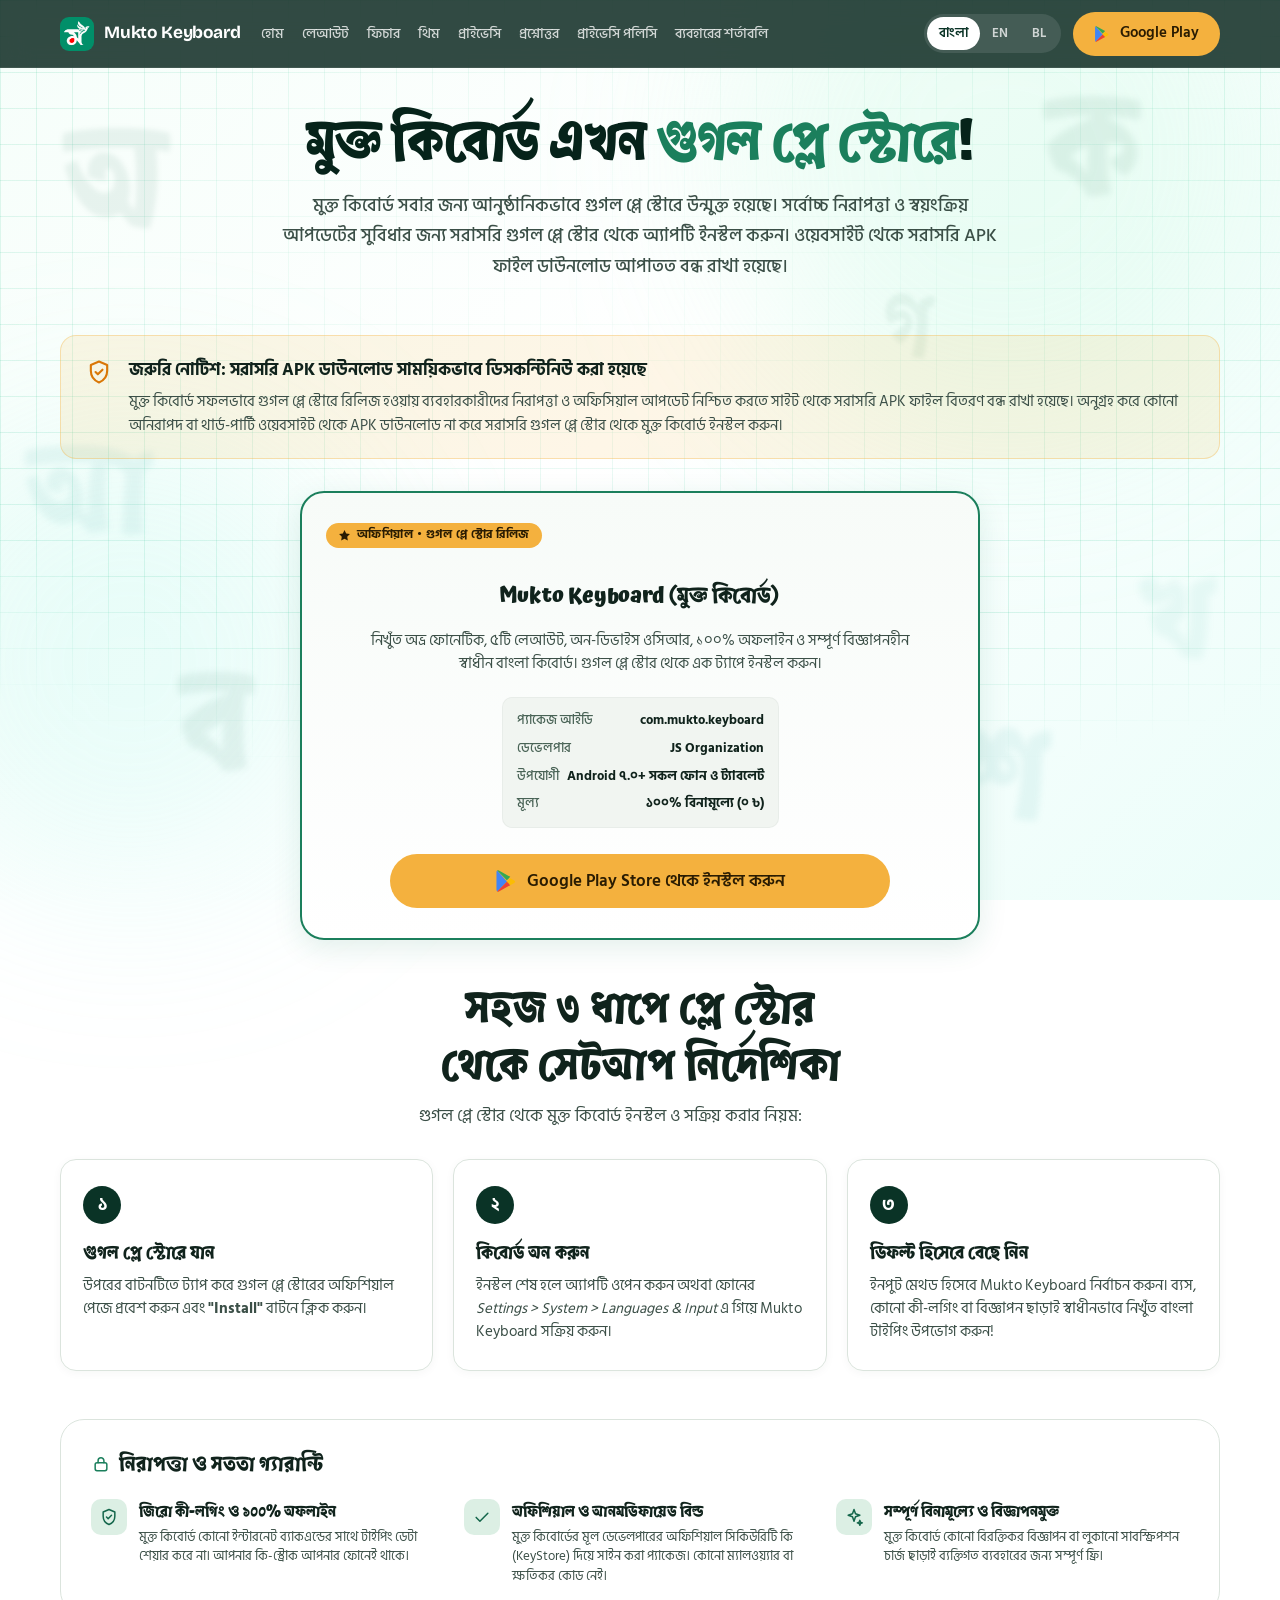
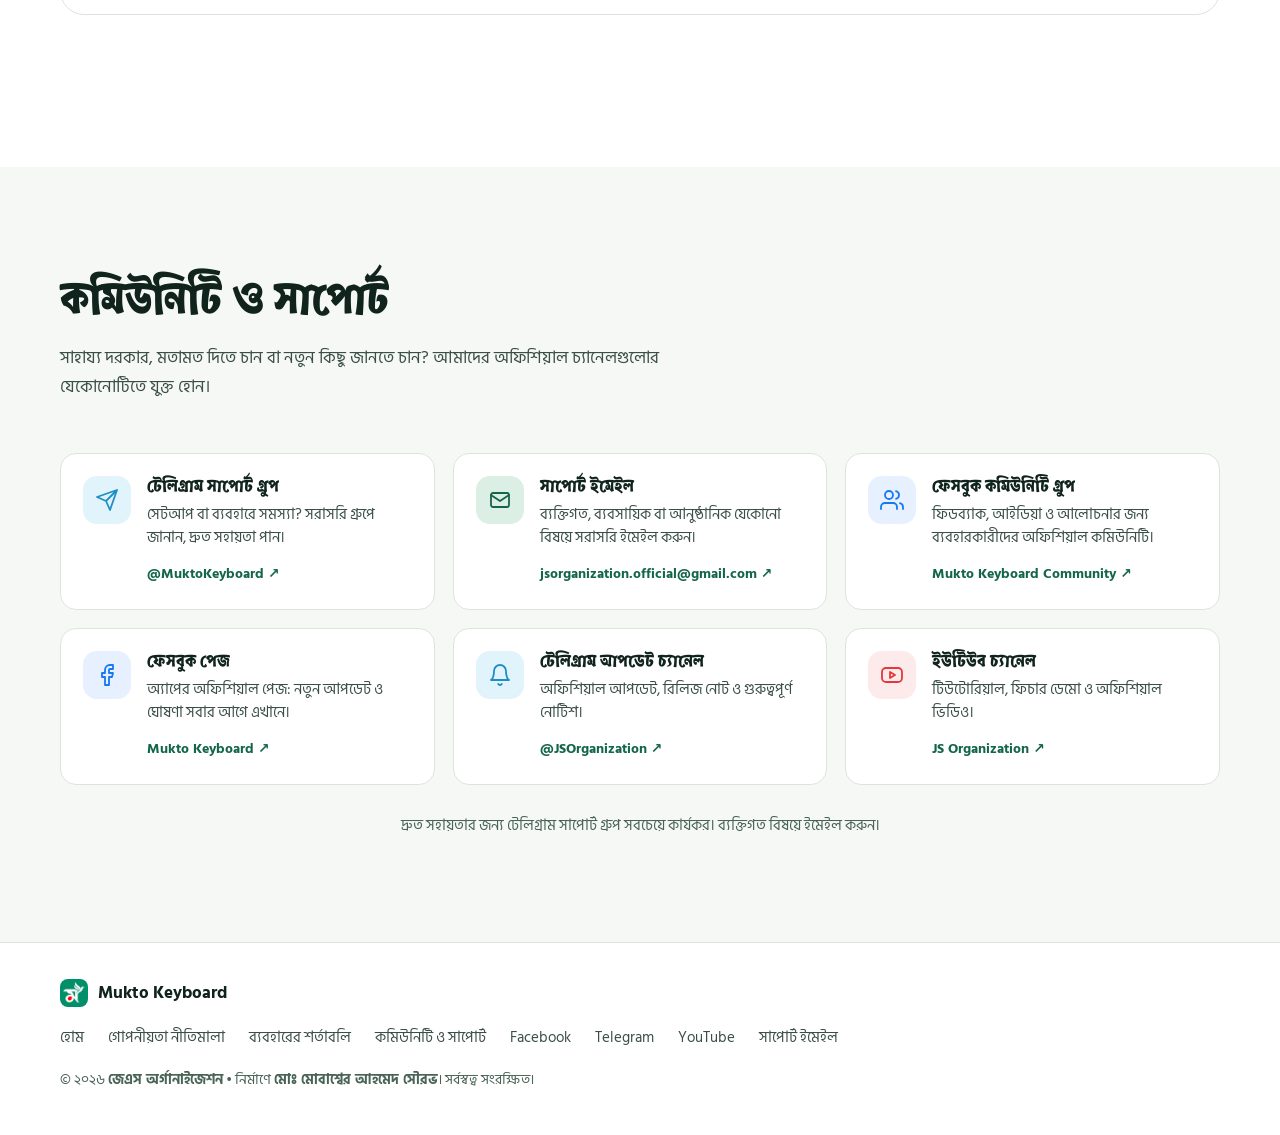
==== commit 28f9ae5d: "refactor(ui): remove release version badge from hero sections" ====
--- a/download.html
+++ b/download.html
@@ -204,13 +204,6 @@
 
 <section class="dl-hero">
     <div class="wrap dl-hero-inner">
-        <div class="dl-version-badge" id="versionBadge">
-            <span class="pulse-dot"></span>
-            <span class="lang-bn">গুগল প্লে স্টোরে অফিশিয়াল রিলিজ • Android ৭.০+</span>
-            <span class="lang-en">Official Google Play Release • Android 7.0+</span>
-            <span class="lang-bl">Official Google Play Release • Android 7.0+</span>
-        </div>
-
         <h1>
             <span class="lang-bn">মুক্ত কিবোর্ড এখন <span class="accent">গুগল প্লে স্টোরে</span>!</span>
             <span class="lang-en">Mukto Keyboard is Now on <span class="accent">Google Play</span>!</span>
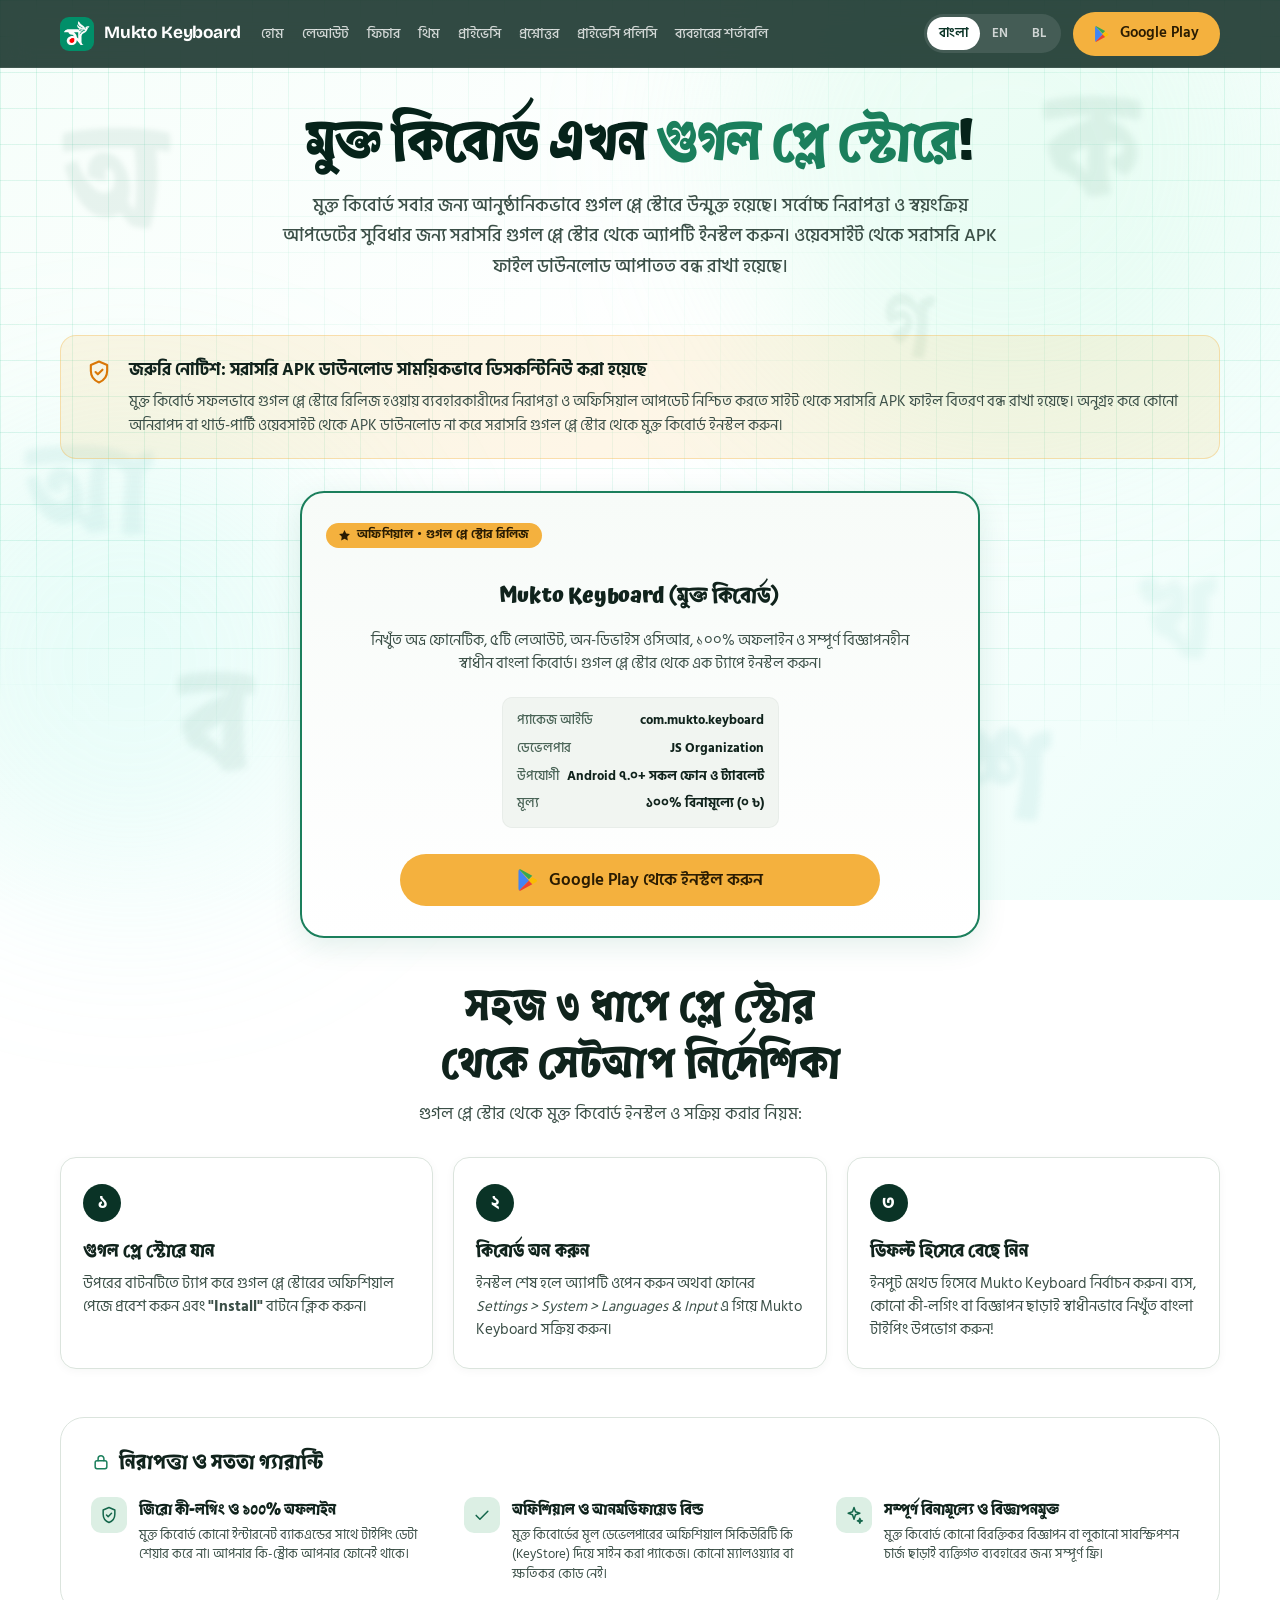
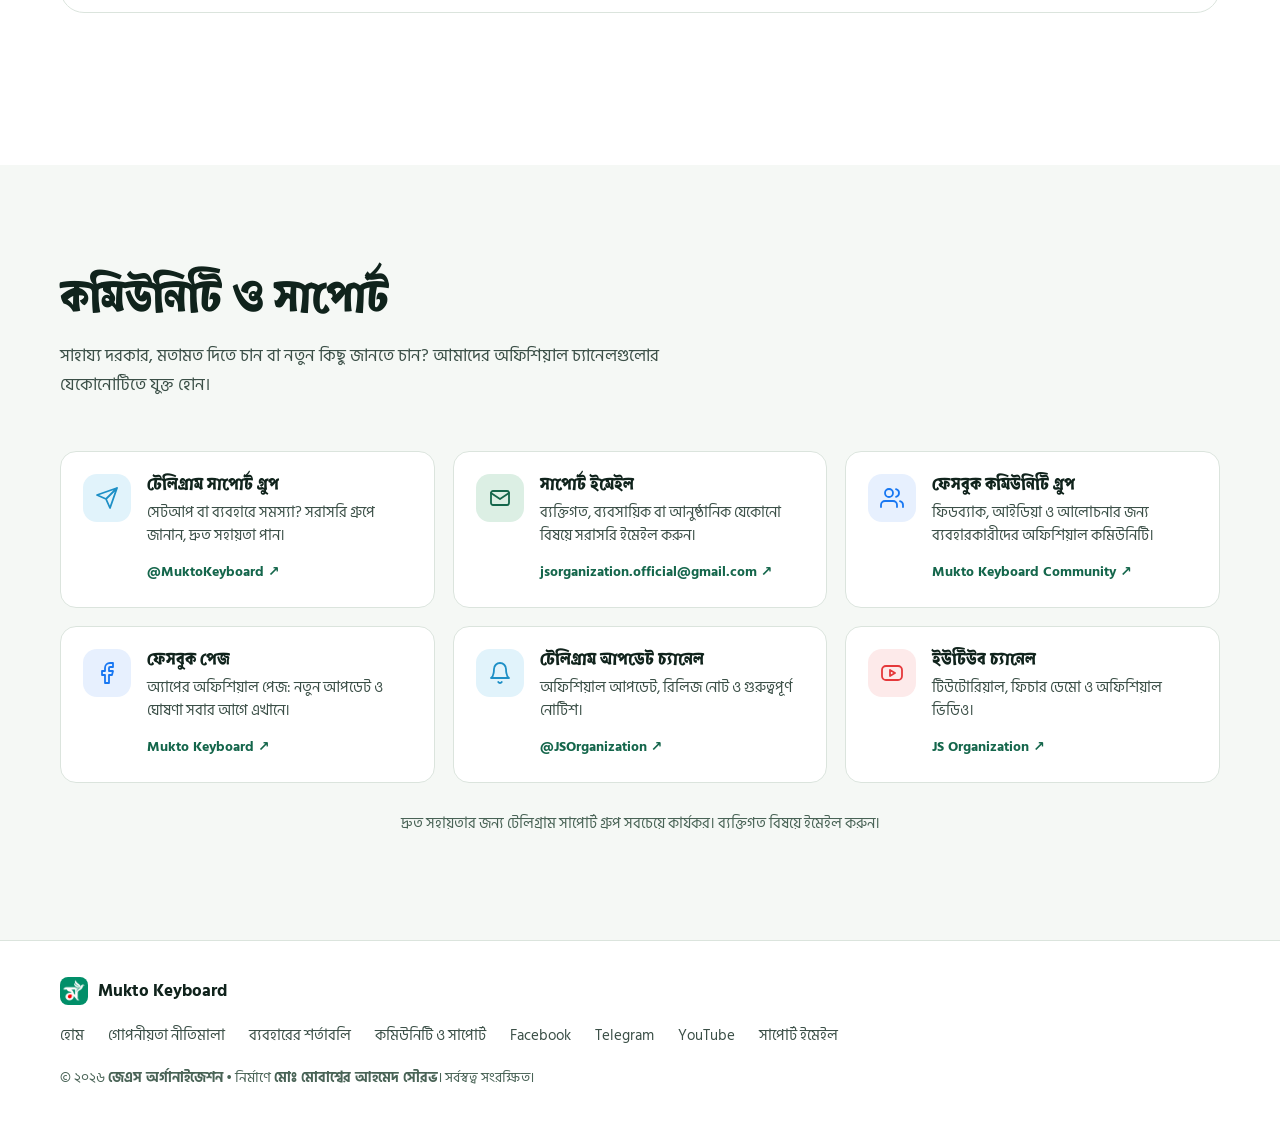
==== commit de5d24ef: "fix(mobile): prevent button text overflow on mobile screens" ====
--- a/download.html
+++ b/download.html
@@ -35,7 +35,7 @@
     <link rel="preconnect" href="https://fonts.googleapis.com" />
     <link rel="preconnect" href="https://fonts.gstatic.com" crossorigin />
     <link href="https://fonts.googleapis.com/css2?family=Atma:wght@300;400;500;600;700&amp;family=Bricolage+Grotesque:opsz,wght@12..96,400..800&amp;family=Hind+Siliguri:wght@400;500;600;700&amp;display=swap" rel="stylesheet" />
-    <link rel="stylesheet" href="style.css?v=20261107v3" />
+    <link rel="stylesheet" href="style.css?v=20261107v4" />
 
     <script type="application/json" id="page-meta">
     {
@@ -272,11 +272,11 @@
                 </div>
             </div>
 
-            <a class="btn btn-sun btn-lg dl-card-btn" style="width:100%;max-width:500px;margin:0 auto;justify-content:center;font-size:1.06rem;padding:15px 28px;" href="https://play.google.com/store/apps/details?id=com.mukto.keyboard" target="_blank" rel="noopener noreferrer">
-                <svg class="ic ic-fill" style="width:22px;height:22px;"><use href="#i-play-store"/></svg>
-                <span class="lang-bn">Google Play Store থেকে ইনস্টল করুন</span>
-                <span class="lang-en">Install from Google Play Store</span>
-                <span class="lang-bl">Google Play Store theke install korun</span>
+            <a class="btn btn-sun btn-lg dl-card-btn" href="https://play.google.com/store/apps/details?id=com.mukto.keyboard" target="_blank" rel="noopener noreferrer">
+                <svg class="ic ic-fill"><use href="#i-play-store"/></svg>
+                <span class="lang-bn">Google Play থেকে ইনস্টল করুন</span>
+                <span class="lang-en">Install from Google Play</span>
+                <span class="lang-bl">Google Play theke install korun</span>
             </a>
         </div>
 
--- a/style.css
+++ b/style.css
@@ -975,6 +975,16 @@
 }
 
 @media (max-width: 480px) {
+    .btn {
+        white-space: normal;
+        text-align: center;
+        max-width: 100%;
+    }
+    .btn-lg {
+        padding: 11px 16px;
+        font-size: 0.92rem;
+        min-height: 46px;
+    }
     .nav-inner { gap: 8px; }
     .nav-tools { gap: 8px; }
     .brand { gap: 8px; }
@@ -1205,7 +1215,17 @@
 }
 .dl-card-btn {
     width: 100%;
-    margin-bottom: 14px;
+    max-width: 480px;
+    margin: 0 auto;
+    justify-content: center;
+    font-size: 1.04rem;
+    padding: 13px 24px;
+    white-space: normal;
+    text-align: center;
+    line-height: 1.35;
+    box-sizing: border-box;
+    word-break: normal;
+    overflow-wrap: break-word;
 }
 .dl-hash-box {
     position: relative;
@@ -1389,6 +1409,32 @@
         padding: 24px 20px;
         flex-direction: column;
         align-items: flex-start;
+    }
+}
+
+@media (max-width: 600px) {
+    .dl-card {
+        padding: 24px 16px 30px;
+    }
+    .dl-card-specs {
+        padding: 10px 12px;
+        font-size: 0.8rem;
+        margin-bottom: 20px;
+    }
+    .dl-card-desc {
+        font-size: 0.88rem;
+        margin-bottom: 16px;
+    }
+    .dl-card-btn {
+        padding: 12px 14px;
+        font-size: 0.92rem;
+        gap: 8px;
+        min-height: 48px;
+        border-radius: 999px;
+    }
+    .dl-card-btn .ic {
+        width: 19px;
+        height: 19px;
     }
 }
 
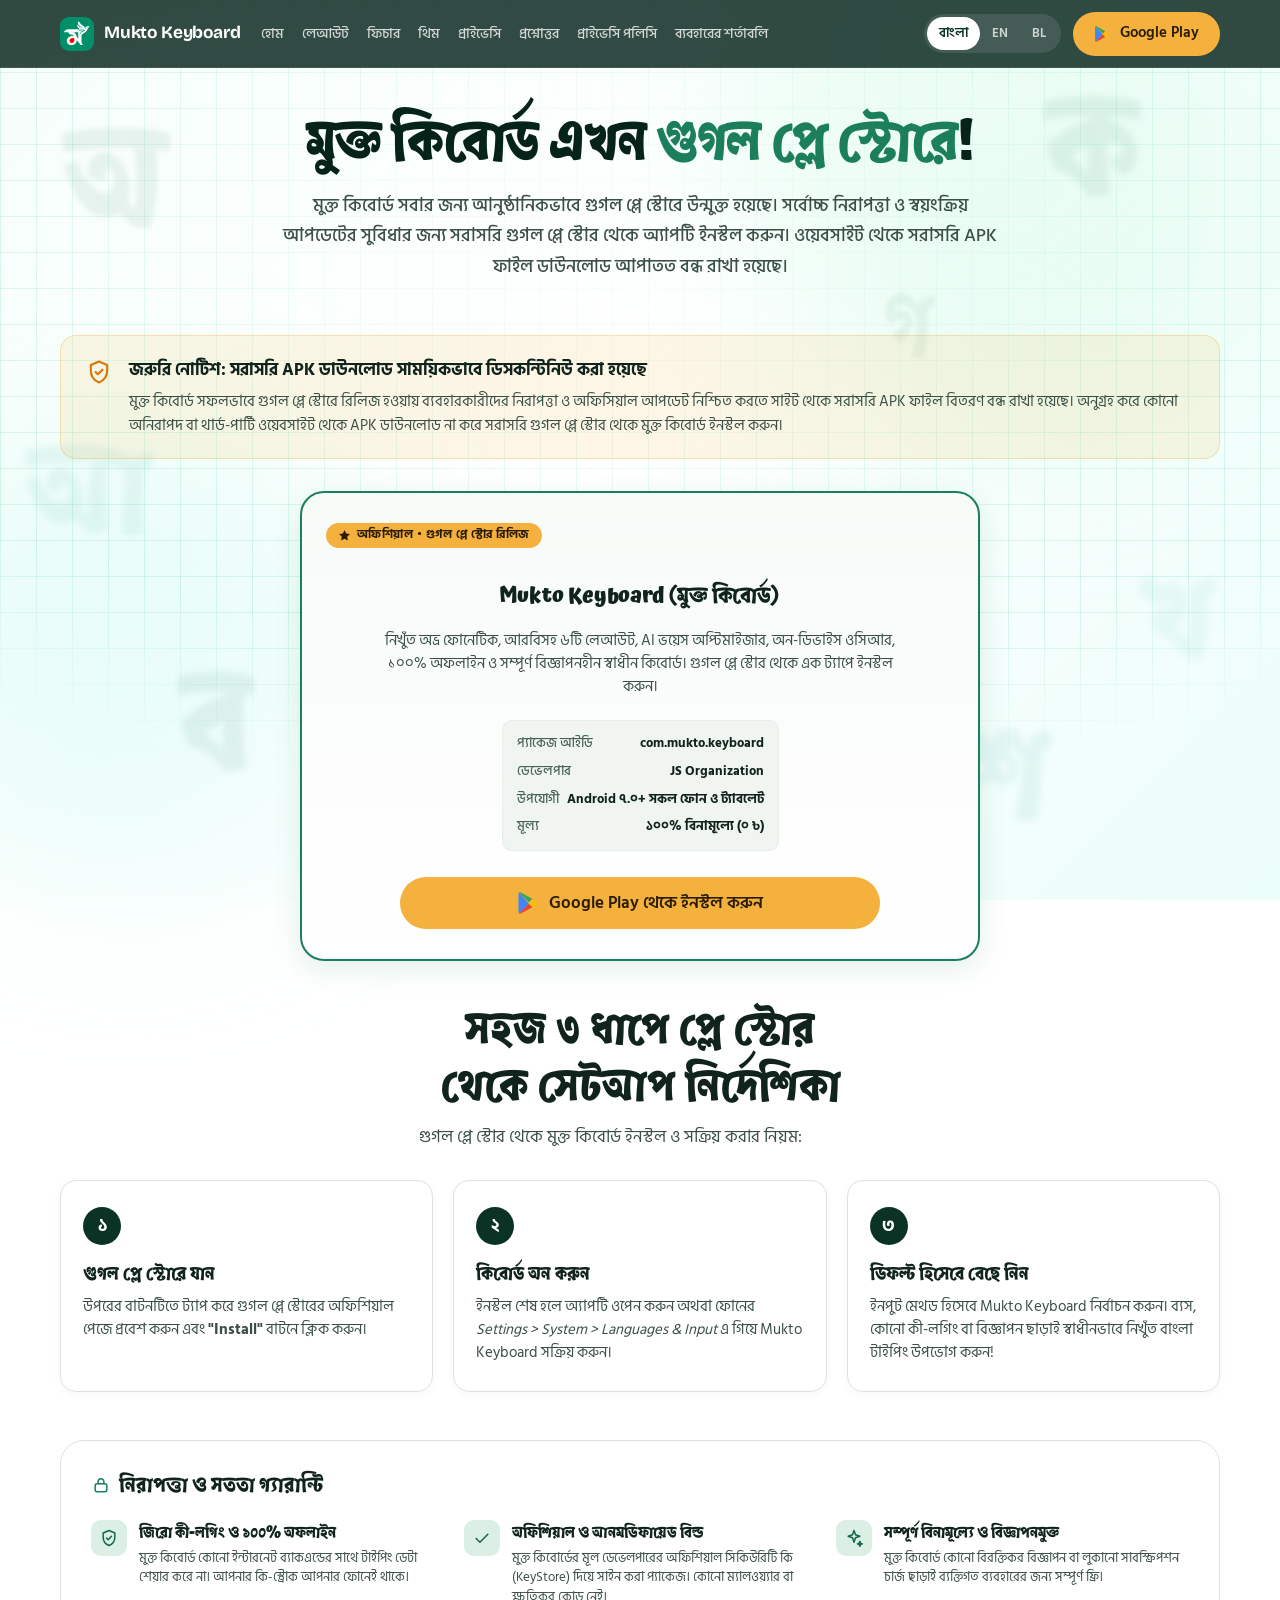
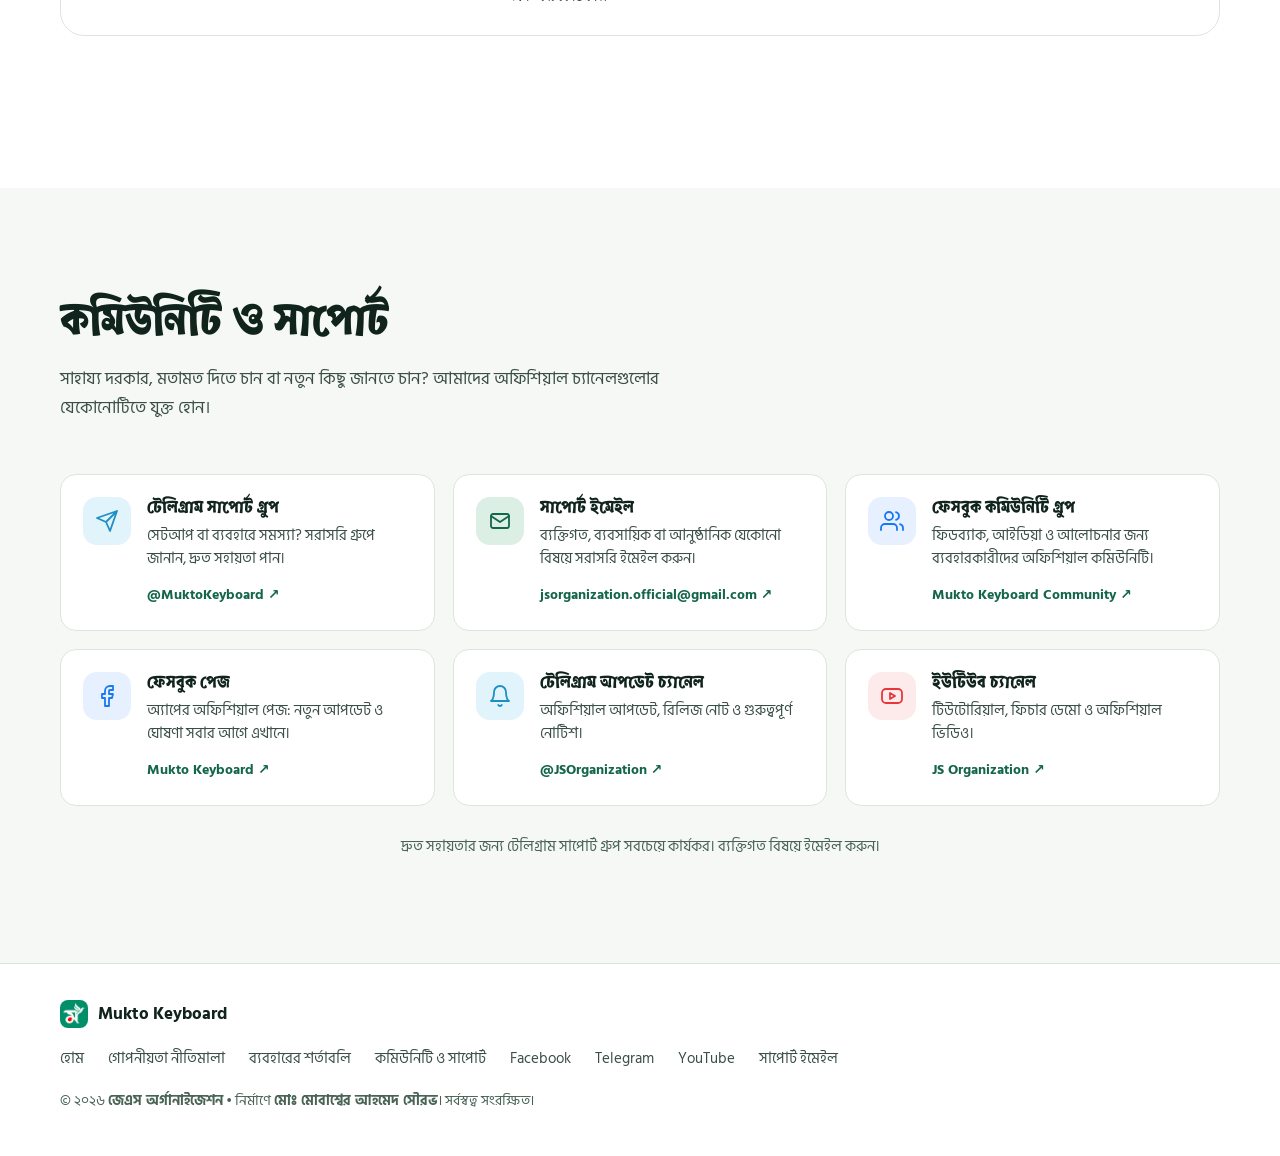
==== commit 9b5459b8: "feat: update Mukto Keyboard descriptions to reflect 6 layouts and AI Voice Optimizer Changed marketi" ====
--- a/download.html
+++ b/download.html
@@ -1,11 +1,14 @@
 <!DOCTYPE html>
 <html lang="bn" data-lang="bn">
+
 <head>
     <meta charset="UTF-8" />
     <meta name="viewport" content="width=device-width, initial-scale=1.0" />
     <title>Download Mukto Keyboard — অফিশিয়াল গুগল প্লে স্টোর রিলিজ | Mukto App (mukto.bd)</title>
-    <meta name="description" content="মুক্ত কিবোর্ড (Mukto App / Mukto BD) এখন গুগল প্লে স্টোরে অফিশিয়ালি উপলব্ধ। গুগল প্লে স্টোর থেকে সরাসরি নিরাপদ ও স্বয়ংক্রিয় আপডেটের সুবিধাসহ ইনস্টল করুন।" />
-    <meta name="keywords" content="Mukto App download, মুক্ত অ্যাপ ডাউনলোড, Mukto BD, মুক্ত বিডি, mukto.bd, Mukto, মুক্ত, Mukto Keyboard download, মুক্ত কিবোর্ড ডাউনলোড, Bangla keyboard Play Store, Avro Keyboard, com.mukto.keyboard" />
+    <meta name="description"
+        content="মুক্ত কিবোর্ড (Mukto App / Mukto BD) এখন গুগল প্লে স্টোরে অফিশিয়ালি উপলব্ধ। গুগল প্লে স্টোর থেকে সরাসরি নিরাপদ ও স্বয়ংক্রিয় আপডেটের সুবিধাসহ ইনস্টল করুন।" />
+    <meta name="keywords"
+        content="Mukto App download, মুক্ত অ্যাপ ডাউনলোড, Mukto BD, মুক্ত বিডি, mukto.bd, Mukto, মুক্ত, Mukto Keyboard download, মুক্ত কিবোর্ড ডাউনলোড, Bangla keyboard Play Store, Avro Keyboard, com.mukto.keyboard" />
     <meta name="author" content="Md Mobassher Ahmed Sowrov — JS Organization" />
     <meta name="robots" content="index, follow, max-snippet:-1, max-image-preview:large" />
     <meta name="theme-color" content="#0a3326" />
@@ -16,7 +19,8 @@
     <meta property="og:locale" content="bn_BD" />
     <meta property="og:locale:alternate" content="en_US" />
     <meta property="og:title" content="Download Mukto Keyboard — অফিশিয়াল গুগল প্লে স্টোর রিলিজ" />
-    <meta property="og:description" content="মুক্ত কিবোর্ড এখন গুগল প্লে স্টোরে অফিশিয়ালি উপলব্ধ। গুগল প্লে স্টোর থেকে সরাসরি নিরাপদ ও স্বয়ংক্রিয় আপডেটের সুবিধাসহ ইনস্টল করুন।" />
+    <meta property="og:description"
+        content="মুক্ত কিবোর্ড এখন গুগল প্লে স্টোরে অফিশিয়ালি উপলব্ধ। গুগল প্লে স্টোর থেকে সরাসরি নিরাপদ ও স্বয়ংক্রিয় আপডেটের সুবিধাসহ ইনস্টল করুন।" />
     <meta property="og:url" content="https://mukto.bd/download.html" />
     <meta property="og:image" content="https://mukto.bd/assets/logo.png" />
     <meta property="og:image:type" content="image/png" />
@@ -25,7 +29,8 @@
     <meta property="og:image:alt" content="Mukto Keyboard Logo — মুক্ত কিবোর্ড" />
     <meta name="twitter:card" content="summary_large_image" />
     <meta name="twitter:title" content="Download Mukto Keyboard — অফিশিয়াল গুগল প্লে স্টোর রিলিজ" />
-    <meta name="twitter:description" content="Mukto Keyboard is now officially available on Google Play Store. Install directly for maximum security and auto-updates." />
+    <meta name="twitter:description"
+        content="Mukto Keyboard is now officially available on Google Play Store. Install directly for maximum security and auto-updates." />
     <meta name="twitter:image" content="https://mukto.bd/assets/logo.png" />
     <meta name="twitter:image:alt" content="Mukto Keyboard Logo — মুক্ত কিবোর্ড" />
 
@@ -34,7 +39,9 @@
     <link rel="manifest" href="manifest.json" />
     <link rel="preconnect" href="https://fonts.googleapis.com" />
     <link rel="preconnect" href="https://fonts.gstatic.com" crossorigin />
-    <link href="https://fonts.googleapis.com/css2?family=Atma:wght@300;400;500;600;700&amp;family=Bricolage+Grotesque:opsz,wght@12..96,400..800&amp;family=Hind+Siliguri:wght@400;500;600;700&amp;display=swap" rel="stylesheet" />
+    <link
+        href="https://fonts.googleapis.com/css2?family=Atma:wght@300;400;500;600;700&amp;family=Bricolage+Grotesque:opsz,wght@12..96,400..800&amp;family=Hind+Siliguri:wght@400;500;600;700&amp;display=swap"
+        rel="stylesheet" />
     <link rel="stylesheet" href="style.css?v=20261107v4" />
 
     <script type="application/json" id="page-meta">
@@ -87,580 +94,759 @@
     }
     </script>
 </head>
+
 <body class="lang-bn">
 
-<div class="bg-grid-pattern" aria-hidden="true"></div>
-
-<div class="glyphs-layer" aria-hidden="true">
-    <span class="glyph glyph-1 float-glyph-1">অ</span>
-    <span class="glyph glyph-2 float-glyph-2">আ</span>
-    <span class="glyph glyph-3 float-glyph-3">ক</span>
-    <span class="glyph glyph-4 float-glyph-1">খ</span>
-    <span class="glyph glyph-5 float-glyph-4">গ</span>
-    <span class="glyph glyph-6 float-glyph-2">ব</span>
-    <span class="glyph glyph-7 float-glyph-3">শ</span>
-</div>
-
-<div class="ambient-glow-1" aria-hidden="true"></div>
-<div class="ambient-glow-2" aria-hidden="true"></div>
-
-<svg width="0" height="0" style="position:absolute" aria-hidden="true" focusable="false">
-    <defs>
-        <symbol id="i-shield" viewBox="0 0 24 24"><path d="M12 3l7 3v5c0 4.6-3 8.4-7 10-4-1.6-7-5.4-7-10V6l7-3z"/><path d="M9 12l2 2 4-4"/></symbol>
-        <symbol id="i-down" viewBox="0 0 24 24"><path d="M12 4v12m0 0l-4.5-4.5M12 16l4.5-4.5M5 20h14"/></symbol>
-        <symbol id="i-chev" viewBox="0 0 24 24"><path d="M6 9l6 6 6-6"/></symbol>
-        <symbol id="i-check" viewBox="0 0 24 24"><path d="M5 12.5l4.5 4.5L19 7.5"/></symbol>
-        <symbol id="i-lock" viewBox="0 0 24 24"><rect x="5" y="10.5" width="14" height="9.5" rx="2.2"/><path d="M8.5 10.5V8a3.5 3.5 0 017 0v2.5"/></symbol>
-        <symbol id="i-menu" viewBox="0 0 24 24"><path d="M4 7h16M4 12h16M4 17h16"/></symbol>
-        <symbol id="i-fb" viewBox="0 0 24 24"><path d="M18 2h-3a5 5 0 00-5 5v3H7v4h3v8h4v-8h3l1-4h-4V7a1 1 0 011-1h3z"/></symbol>
-            <symbol id="i-tg" viewBox="0 0 24 24"><path d="M22 2L11 13M22 2l-7 20-4-9-9-4 20-7z"/></symbol>
-            <symbol id="i-bell" viewBox="0 0 24 24"><path d="M18 8A6 6 0 006 8c0 7-3 9-3 9h18s-3-2-3-9M13.73 21a2 2 0 01-3.46 0"/></symbol>
-            <symbol id="i-yt" viewBox="0 0 24 24"><rect x="2" y="5" width="20" height="14" rx="4"/><path d="M10 9l5 3-5 3z"/></symbol>
-            <symbol id="i-mail" viewBox="0 0 24 24"><rect x="3" y="5" width="18" height="14" rx="2"/><path d="M3 7l9 6 9-6"/></symbol>
-            <symbol id="i-users" viewBox="0 0 24 24"><path d="M17 21v-2a4 4 0 00-4-4H5a4 4 0 00-4 4v2"/><circle cx="9" cy="7" r="4"/><path d="M23 21v-2a4 4 0 00-3-3.87M16 3.13a4 4 0 010 7.75"/></symbol>
-            <symbol id="i-android" viewBox="0 0 24 24"><path fill="currentColor" stroke="none" d="M17.5 15.3a1 1 0 110-2 1 1 0 010 2m-11 0a1 1 0 110-2 1 1 0 010 2m11.4-6l2-3.46a.42.42 0 00-.72-.42l-2.03 3.5a12.4 12.4 0 00-10.3 0L4.82 5.43a.42.42 0 00-.72.42l2 3.46C2.69 11.19.34 14.66 0 18.76h24c-.34-4.1-2.69-7.57-6.1-9.45"/></symbol>
-        <symbol id="i-play-store" viewBox="0 0 512 512"><path fill="#4285F4" d="M48.7 13.9c-9.2 9.9-14.5 24.7-14.5 42.5v399.2c0 17.8 5.3 32.6 14.5 42.5l2.4 2.3L275.6 275.9v-5.8L51.1 11.6l-2.4 2.3z"/><path fill="#FBBC04" d="M353.4 353.8l-77.8-77.9v-5.8l77.8-77.9 1.8 1 92.1 52.3c26.3 14.9 26.3 39.4 0 54.4l-92.1 52.3-1.8 1.6z"/><path fill="#EA4335" d="M355.2 352.2L275.6 273 51.1 497.5c8.7 9.2 23 10.3 39.1 1.2l265-146.5"/><path fill="#34A853" d="M355.2 159.8L90.2 13.3c-16.1-9.1-30.4-8-39.1 1.2L275.6 239l79.6-79.2z"/></symbol>
-        <symbol id="i-spark" viewBox="0 0 24 24"><path d="M12 3l1.8 5.2L19 10l-5.2 1.8L12 17l-1.8-5.2L5 10l5.2-1.8L12 3z"/><path d="M19 16l.8 2.2L22 19l-2.2.8L19 22l-.8-2.2L16 19l2.2-.8L19 16z"/></symbol>
-        <symbol id="i-star" viewBox="0 0 24 24"><polygon points="12 2 15.09 8.26 22 9.27 17 14.14 18.18 21.02 12 17.77 5.82 21.02 7 14.14 2 9.27 8.91 8.26 12 2" fill="currentColor" stroke="none"/></symbol>
-        <symbol id="i-bolt" viewBox="0 0 24 24"><polygon points="13 2 3 14 12 14 11 22 21 10 12 10 13 2" fill="currentColor" stroke="none"/></symbol>
-        <symbol id="i-feather" viewBox="0 0 24 24"><path d="M20.24 12.24a6 6 0 00-8.49-8.49L5 10.5V19h8.5z"/><line x1="16" y1="8" x2="2" y2="22"/></symbol>
-    </defs>
-</svg>
-
-<a class="skip-link" href="#main">
-    <span class="lang-bn">মূল কনটেন্টে যান</span>
-    <span class="lang-en">Skip to main content</span>
-    <span class="lang-bl">Skip to main content</span>
-</a>
-
-<header class="nav" id="top">
-    <div class="wrap nav-inner">
-        <a class="brand" href="index.html" aria-label="Mukto Keyboard Home">
-            <img src="assets/logo.png" alt="Mukto Keyboard Logo" width="34" height="34" />
-            <span class="brand-name">Mukto Keyboard</span>
-        </a>
-
-        <nav class="nav-links" id="navLinks" aria-label="Primary">
-            <a href="index.html">
-                <span class="lang-bn">হোম</span>
-                <span class="lang-en">Home</span>
-                <span class="lang-bl">Home</span>
+    <div class="bg-grid-pattern" aria-hidden="true"></div>
+
+    <div class="glyphs-layer" aria-hidden="true">
+        <span class="glyph glyph-1 float-glyph-1">অ</span>
+        <span class="glyph glyph-2 float-glyph-2">আ</span>
+        <span class="glyph glyph-3 float-glyph-3">ক</span>
+        <span class="glyph glyph-4 float-glyph-1">খ</span>
+        <span class="glyph glyph-5 float-glyph-4">গ</span>
+        <span class="glyph glyph-6 float-glyph-2">ব</span>
+        <span class="glyph glyph-7 float-glyph-3">শ</span>
+    </div>
+
+    <div class="ambient-glow-1" aria-hidden="true"></div>
+    <div class="ambient-glow-2" aria-hidden="true"></div>
+
+    <svg width="0" height="0" style="position:absolute" aria-hidden="true" focusable="false">
+        <defs>
+            <symbol id="i-shield" viewBox="0 0 24 24">
+                <path d="M12 3l7 3v5c0 4.6-3 8.4-7 10-4-1.6-7-5.4-7-10V6l7-3z" />
+                <path d="M9 12l2 2 4-4" />
+            </symbol>
+            <symbol id="i-down" viewBox="0 0 24 24">
+                <path d="M12 4v12m0 0l-4.5-4.5M12 16l4.5-4.5M5 20h14" />
+            </symbol>
+            <symbol id="i-chev" viewBox="0 0 24 24">
+                <path d="M6 9l6 6 6-6" />
+            </symbol>
+            <symbol id="i-check" viewBox="0 0 24 24">
+                <path d="M5 12.5l4.5 4.5L19 7.5" />
+            </symbol>
+            <symbol id="i-lock" viewBox="0 0 24 24">
+                <rect x="5" y="10.5" width="14" height="9.5" rx="2.2" />
+                <path d="M8.5 10.5V8a3.5 3.5 0 017 0v2.5" />
+            </symbol>
+            <symbol id="i-menu" viewBox="0 0 24 24">
+                <path d="M4 7h16M4 12h16M4 17h16" />
+            </symbol>
+            <symbol id="i-fb" viewBox="0 0 24 24">
+                <path d="M18 2h-3a5 5 0 00-5 5v3H7v4h3v8h4v-8h3l1-4h-4V7a1 1 0 011-1h3z" />
+            </symbol>
+            <symbol id="i-tg" viewBox="0 0 24 24">
+                <path d="M22 2L11 13M22 2l-7 20-4-9-9-4 20-7z" />
+            </symbol>
+            <symbol id="i-bell" viewBox="0 0 24 24">
+                <path d="M18 8A6 6 0 006 8c0 7-3 9-3 9h18s-3-2-3-9M13.73 21a2 2 0 01-3.46 0" />
+            </symbol>
+            <symbol id="i-yt" viewBox="0 0 24 24">
+                <rect x="2" y="5" width="20" height="14" rx="4" />
+                <path d="M10 9l5 3-5 3z" />
+            </symbol>
+            <symbol id="i-mail" viewBox="0 0 24 24">
+                <rect x="3" y="5" width="18" height="14" rx="2" />
+                <path d="M3 7l9 6 9-6" />
+            </symbol>
+            <symbol id="i-users" viewBox="0 0 24 24">
+                <path d="M17 21v-2a4 4 0 00-4-4H5a4 4 0 00-4 4v2" />
+                <circle cx="9" cy="7" r="4" />
+                <path d="M23 21v-2a4 4 0 00-3-3.87M16 3.13a4 4 0 010 7.75" />
+            </symbol>
+            <symbol id="i-android" viewBox="0 0 24 24">
+                <path fill="currentColor" stroke="none"
+                    d="M17.5 15.3a1 1 0 110-2 1 1 0 010 2m-11 0a1 1 0 110-2 1 1 0 010 2m11.4-6l2-3.46a.42.42 0 00-.72-.42l-2.03 3.5a12.4 12.4 0 00-10.3 0L4.82 5.43a.42.42 0 00-.72.42l2 3.46C2.69 11.19.34 14.66 0 18.76h24c-.34-4.1-2.69-7.57-6.1-9.45" />
+            </symbol>
+            <symbol id="i-play-store" viewBox="0 0 512 512">
+                <path fill="#4285F4"
+                    d="M48.7 13.9c-9.2 9.9-14.5 24.7-14.5 42.5v399.2c0 17.8 5.3 32.6 14.5 42.5l2.4 2.3L275.6 275.9v-5.8L51.1 11.6l-2.4 2.3z" />
+                <path fill="#FBBC04"
+                    d="M353.4 353.8l-77.8-77.9v-5.8l77.8-77.9 1.8 1 92.1 52.3c26.3 14.9 26.3 39.4 0 54.4l-92.1 52.3-1.8 1.6z" />
+                <path fill="#EA4335" d="M355.2 352.2L275.6 273 51.1 497.5c8.7 9.2 23 10.3 39.1 1.2l265-146.5" />
+                <path fill="#34A853" d="M355.2 159.8L90.2 13.3c-16.1-9.1-30.4-8-39.1 1.2L275.6 239l79.6-79.2z" />
+            </symbol>
+            <symbol id="i-spark" viewBox="0 0 24 24">
+                <path d="M12 3l1.8 5.2L19 10l-5.2 1.8L12 17l-1.8-5.2L5 10l5.2-1.8L12 3z" />
+                <path d="M19 16l.8 2.2L22 19l-2.2.8L19 22l-.8-2.2L16 19l2.2-.8L19 16z" />
+            </symbol>
+            <symbol id="i-star" viewBox="0 0 24 24">
+                <polygon
+                    points="12 2 15.09 8.26 22 9.27 17 14.14 18.18 21.02 12 17.77 5.82 21.02 7 14.14 2 9.27 8.91 8.26 12 2"
+                    fill="currentColor" stroke="none" />
+            </symbol>
+            <symbol id="i-bolt" viewBox="0 0 24 24">
+                <polygon points="13 2 3 14 12 14 11 22 21 10 12 10 13 2" fill="currentColor" stroke="none" />
+            </symbol>
+            <symbol id="i-feather" viewBox="0 0 24 24">
+                <path d="M20.24 12.24a6 6 0 00-8.49-8.49L5 10.5V19h8.5z" />
+                <line x1="16" y1="8" x2="2" y2="22" />
+            </symbol>
+        </defs>
+    </svg>
+
+    <a class="skip-link" href="#main">
+        <span class="lang-bn">মূল কনটেন্টে যান</span>
+        <span class="lang-en">Skip to main content</span>
+        <span class="lang-bl">Skip to main content</span>
+    </a>
+
+    <header class="nav" id="top">
+        <div class="wrap nav-inner">
+            <a class="brand" href="index.html" aria-label="Mukto Keyboard Home">
+                <img src="assets/logo.png" alt="Mukto Keyboard Logo" width="34" height="34" />
+                <span class="brand-name">Mukto Keyboard</span>
             </a>
-            <a href="index.html#layouts">
-                <span class="lang-bn">লেআউট</span>
-                <span class="lang-en">Layouts</span>
-                <span class="lang-bl">Layouts</span>
-            </a>
-            <a href="index.html#features">
-                <span class="lang-bn">ফিচার</span>
-                <span class="lang-en">Features</span>
-                <span class="lang-bl">Features</span>
-            </a>
-            <a href="index.html#themes">
-                <span class="lang-bn">থিম</span>
-                <span class="lang-en">Themes</span>
-                <span class="lang-bl">Themes</span>
-            </a>
-            <a href="index.html#privacy">
-                <span class="lang-bn">প্রাইভেসি</span>
-                <span class="lang-en">Privacy</span>
-                <span class="lang-bl">Privacy</span>
-            </a>
-            <a href="index.html#faq">
-                <span class="lang-bn">প্রশ্নোত্তর</span>
-                <span class="lang-en">FAQ</span>
-                <span class="lang-bl">FAQ</span>
-            </a>
-            <a href="privacy-policy.html">
-                <span class="lang-bn">প্রাইভেসি পলিসি</span>
-                <span class="lang-en">Privacy Policy</span>
-                <span class="lang-bl">Privacy Policy</span>
-            </a>
-            <a href="terms-of-use.html">
-                <span class="lang-bn">ব্যবহারের শর্তাবলি</span>
-                <span class="lang-en">Terms of Use</span>
-                <span class="lang-bl">Terms of Use</span>
-            </a>
-        </nav>
-
-        <div class="nav-tools">
-            <div class="lang-switch" role="group" aria-label="ভাষা">
-                <button type="button" data-lang-btn="bn" class="font-bn">বাংলা</button>
-                <button type="button" data-lang-btn="en">EN</button>
-                <button type="button" data-lang-btn="bl">BL</button>
+
+            <nav class="nav-links" id="navLinks" aria-label="Primary">
+                <a href="index.html">
+                    <span class="lang-bn">হোম</span>
+                    <span class="lang-en">Home</span>
+                    <span class="lang-bl">Home</span>
+                </a>
+                <a href="index.html#layouts">
+                    <span class="lang-bn">লেআউট</span>
+                    <span class="lang-en">Layouts</span>
+                    <span class="lang-bl">Layouts</span>
+                </a>
+                <a href="index.html#features">
+                    <span class="lang-bn">ফিচার</span>
+                    <span class="lang-en">Features</span>
+                    <span class="lang-bl">Features</span>
+                </a>
+                <a href="index.html#themes">
+                    <span class="lang-bn">থিম</span>
+                    <span class="lang-en">Themes</span>
+                    <span class="lang-bl">Themes</span>
+                </a>
+                <a href="index.html#privacy">
+                    <span class="lang-bn">প্রাইভেসি</span>
+                    <span class="lang-en">Privacy</span>
+                    <span class="lang-bl">Privacy</span>
+                </a>
+                <a href="index.html#faq">
+                    <span class="lang-bn">প্রশ্নোত্তর</span>
+                    <span class="lang-en">FAQ</span>
+                    <span class="lang-bl">FAQ</span>
+                </a>
+                <a href="privacy-policy.html">
+                    <span class="lang-bn">প্রাইভেসি পলিসি</span>
+                    <span class="lang-en">Privacy Policy</span>
+                    <span class="lang-bl">Privacy Policy</span>
+                </a>
+                <a href="terms-of-use.html">
+                    <span class="lang-bn">ব্যবহারের শর্তাবলি</span>
+                    <span class="lang-en">Terms of Use</span>
+                    <span class="lang-bl">Terms of Use</span>
+                </a>
+            </nav>
+
+            <div class="nav-tools">
+                <div class="lang-switch" role="group" aria-label="ভাষা">
+                    <button type="button" data-lang-btn="bn" class="font-bn">বাংলা</button>
+                    <button type="button" data-lang-btn="en">EN</button>
+                    <button type="button" data-lang-btn="bl">BL</button>
+                </div>
+                <a class="btn btn-sun nav-cta" href="https://play.google.com/store/apps/details?id=com.mukto.keyboard"
+                    target="_blank" rel="noopener noreferrer">
+                    <svg class="ic ic-fill" style="width:16px;height:16px;">
+                        <use href="#i-play-store" />
+                    </svg>
+                    <span>Google Play</span>
+                </a>
+                <button type="button" class="nav-burger" id="navBurger" aria-expanded="false" aria-controls="navLinks"
+                    aria-label="মেনু">
+                    <svg class="ic">
+                        <use href="#i-menu" />
+                    </svg>
+                </button>
             </div>
-            <a class="btn btn-sun nav-cta" href="https://play.google.com/store/apps/details?id=com.mukto.keyboard" target="_blank" rel="noopener noreferrer">
-                <svg class="ic ic-fill" style="width:16px;height:16px;"><use href="#i-play-store"/></svg>
-                <span>Google Play</span>
-            </a>
-            <button type="button" class="nav-burger" id="navBurger" aria-expanded="false" aria-controls="navLinks" aria-label="মেনু">
-                <svg class="ic"><use href="#i-menu"/></svg>
-            </button>
         </div>
-    </div>
-</header>
-
-<main id="main">
-
-<section class="dl-hero">
-    <div class="wrap dl-hero-inner">
-        <h1>
-            <span class="lang-bn">মুক্ত কিবোর্ড এখন <span class="accent">গুগল প্লে স্টোরে</span>!</span>
-            <span class="lang-en">Mukto Keyboard is Now on <span class="accent">Google Play</span>!</span>
-            <span class="lang-bl">Mukto Keyboard ekhon <span class="accent">Google Play Store-e</span>!</span>
-        </h1>
-
-        <p class="lead">
-            <span class="lang-bn">মুক্ত কিবোর্ড সবার জন্য আনুষ্ঠানিকভাবে গুগল প্লে স্টোরে উন্মুক্ত হয়েছে। সর্বোচ্চ নিরাপত্তা ও স্বয়ংক্রিয় আপডেটের সুবিধার জন্য সরাসরি গুগল প্লে স্টোর থেকে অ্যাপটি ইনস্টল করুন। ওয়েবসাইট থেকে সরাসরি APK ফাইল ডাউনলোড আপাতত বন্ধ রাখা হয়েছে।</span>
-            <span class="lang-en">Mukto Keyboard has officially launched on the Google Play Store! For maximum security, privacy, and seamless automatic updates, please install directly from Google Play. Direct APK downloads from the website have been discontinued.</span>
-            <span class="lang-bl">Mukto Keyboard shobar jonno officially Google Play Store-e release hoyeche! Shorboccho security o automatic update pabar jonno direct Google Play Store theke install korun. Website theke direct APK download apatoto bondho kora hoyeche.</span>
-        </p>
-    </div>
-</section>
-
-<section class="section" style="padding-top:0;">
-    <div class="wrap">
-
-        <div class="dl-notice-banner" style="background:rgba(244,177,62,0.12);border:1px solid rgba(244,177,62,0.35);border-radius:var(--r-md);padding:20px 24px;margin-bottom:32px;display:flex;align-items:flex-start;gap:16px;">
-            <svg class="ic" style="width:28px;height:28px;color:#d97706;flex-shrink:0;margin-top:2px;"><use href="#i-shield"/></svg>
-            <div>
-                <strong style="color:var(--ink);display:block;margin-bottom:6px;font-size:1.05rem;">
-                    <span class="lang-bn">জরুরি নোটিশ: সরাসরি APK ডাউনলোড সাময়িকভাবে ডিসকন্টিনিউ করা হয়েছে</span>
-                    <span class="lang-en">Notice: Direct APK Download is Discontinued</span>
-                    <span class="lang-bl">Notice: Shorashori APK Download Bondho Kora Hoyeche</span>
-                </strong>
-                <p style="color:var(--ink-2);font-size:.94rem;margin:0;line-height:1.6;">
-                    <span class="lang-bn">মুক্ত কিবোর্ড সফলভাবে গুগল প্লে স্টোরে রিলিজ হওয়ায় ব্যবহারকারীদের নিরাপত্তা ও অফিসিয়াল আপডেট নিশ্চিত করতে সাইট থেকে সরাসরি APK ফাইল বিতরণ বন্ধ রাখা হয়েছে। অনুগ্রহ করে কোনো অনিরাপদ বা থার্ড-পার্টি ওয়েবসাইট থেকে APK ডাউনলোড না করে সরাসরি গুগল প্লে স্টোর থেকে মুক্ত কিবোর্ড ইনস্টল করুন।</span>
-                    <span class="lang-en">Now that Mukto Keyboard is officially published on Google Play, direct website APK downloads are discontinued to ensure genuine updates and security. Please do not download APKs from unauthorized third-party sources; install safely from the official Google Play Store.</span>
-                    <span class="lang-bl">Mukto Keyboard Google Play Store-e release howay website theke APK download bondho kora hoyeche. Kono onirapod third-party site theke APK download korben na; shob shomoy official Google Play Store theke install korun.</span>
+    </header>
+
+    <main id="main">
+
+        <section class="dl-hero">
+            <div class="wrap dl-hero-inner">
+                <h1>
+                    <span class="lang-bn">মুক্ত কিবোর্ড এখন <span class="accent">গুগল প্লে স্টোরে</span>!</span>
+                    <span class="lang-en">Mukto Keyboard is Now on <span class="accent">Google Play</span>!</span>
+                    <span class="lang-bl">Mukto Keyboard ekhon <span class="accent">Google Play Store-e</span>!</span>
+                </h1>
+
+                <p class="lead">
+                    <span class="lang-bn">মুক্ত কিবোর্ড সবার জন্য আনুষ্ঠানিকভাবে গুগল প্লে স্টোরে উন্মুক্ত হয়েছে।
+                        সর্বোচ্চ নিরাপত্তা ও স্বয়ংক্রিয় আপডেটের সুবিধার জন্য সরাসরি গুগল প্লে স্টোর থেকে অ্যাপটি
+                        ইনস্টল করুন। ওয়েবসাইট থেকে সরাসরি APK ফাইল ডাউনলোড আপাতত বন্ধ রাখা হয়েছে।</span>
+                    <span class="lang-en">Mukto Keyboard has officially launched on the Google Play Store! For maximum
+                        security, privacy, and seamless automatic updates, please install directly from Google Play.
+                        Direct APK downloads from the website have been discontinued.</span>
+                    <span class="lang-bl">Mukto Keyboard shobar jonno officially Google Play Store-e release hoyeche!
+                        Shorboccho security o automatic update pabar jonno direct Google Play Store theke install korun.
+                        Website theke direct APK download apatoto bondho kora hoyeche.</span>
                 </p>
             </div>
-        </div>
-
-        <div class="dl-card featured" style="max-width:680px;margin:0 auto 40px;text-align:center;">
-            <span class="dl-card-tag tag-recommended">
-                <svg class="ic tag-ic" aria-hidden="true"><use href="#i-star"/></svg>
-                <span class="lang-bn">অফিশিয়াল • গুগল প্লে স্টোর রিলিজ</span>
-                <span class="lang-en">Official • Google Play Store Release</span>
-                <span class="lang-bl">Official • Google Play Store Release</span>
-            </span>
-            <div class="dl-card-header" style="justify-content:center;margin-top:14px;">
-                <h2 class="dl-card-title">Mukto Keyboard (মুক্ত কিবোর্ড)</h2>
-            </div>
-            <p class="dl-card-desc" style="max-width:540px;margin:12px auto 22px;">
-                <span class="lang-bn">নিখুঁত অভ্র ফোনেটিক, ৫টি লেআউট, অন-ডিভাইস ওসিআর, ১০০% অফলাইন ও সম্পূর্ণ বিজ্ঞাপনহীন স্বাধীন বাংলা কিবোর্ড। গুগল প্লে স্টোর থেকে এক ট্যাপে ইনস্টল করুন।</span>
-                <span class="lang-en">Pure Bengali typing with Avro Phonetic, 5 layouts, on-device OCR, 100% offline and zero trackers. Install in one tap directly from Google Play.</span>
-                <span class="lang-bl">Nikhut Avro Phonetic, 5-ti layout, on-device OCR, 100% offline o shompurno ad-free Bangla keyboard. Google Play theke 1-tape install korun.</span>
-            </p>
-
-            <div class="dl-card-specs" style="max-width:500px;margin:0 auto 26px;text-align:left;">
-                <div class="dl-spec-row">
-                    <span class="dl-spec-label"><span class="lang-bn">প্যাকেজ আইডি</span><span class="lang-en">Package ID</span><span class="lang-bl">Package ID</span></span>
-                    <span class="dl-spec-val dl-spec-file">com.mukto.keyboard</span>
-                </div>
-                <div class="dl-spec-row">
-                    <span class="dl-spec-label"><span class="lang-bn">ডেভেলপার</span><span class="lang-en">Developer</span><span class="lang-bl">Developer</span></span>
-                    <span class="dl-spec-val">JS Organization</span>
-                </div>
-                <div class="dl-spec-row">
-                    <span class="dl-spec-label"><span class="lang-bn">উপযোগী</span><span class="lang-en">Target OS</span><span class="lang-bl">Target OS</span></span>
-                    <span class="dl-spec-val"><span class="lang-bn">Android ৭.০+ সকল ফোন ও ট্যাবলেট</span><span class="lang-en">Android 7.0+ All Phones &amp; Tablets</span><span class="lang-bl">Android 7.0+ Shob Device</span></span>
-                </div>
-                <div class="dl-spec-row">
-                    <span class="dl-spec-label"><span class="lang-bn">মূল্য</span><span class="lang-en">Price</span><span class="lang-bl">Price</span></span>
-                    <span class="dl-spec-val"><span class="lang-bn">১০০% বিনামূল্যে (০ ৳)</span><span class="lang-en">100% Free ($0)</span><span class="lang-bl">Shompurno Free (0 Tk)</span></span>
-                </div>
-            </div>
-
-            <a class="btn btn-sun btn-lg dl-card-btn" href="https://play.google.com/store/apps/details?id=com.mukto.keyboard" target="_blank" rel="noopener noreferrer">
-                <svg class="ic ic-fill"><use href="#i-play-store"/></svg>
-                <span class="lang-bn">Google Play থেকে ইনস্টল করুন</span>
-                <span class="lang-en">Install from Google Play</span>
-                <span class="lang-bl">Google Play theke install korun</span>
-            </a>
-        </div>
-
-        <div class="dl-guide">
-            <div class="section-head" style="text-align:center;max-width:700px;margin:0 auto 28px;">
-                <h2>
-                    <span class="lang-bn">সহজ ৩ ধাপে প্লে স্টোর থেকে সেটআপ নির্দেশিকা</span>
-                    <span class="lang-en">Simple 3-Step Play Store Setup Guide</span>
-                    <span class="lang-bl">Shohoj 3 Dhape Play Store Setup Guide</span>
-                </h2>
-                <p style="margin-top:8px;color:var(--ink-2);">
-                    <span class="lang-bn">গুগল প্লে স্টোর থেকে মুক্ত কিবোর্ড ইনস্টল ও সক্রিয় করার নিয়ম:</span>
-                    <span class="lang-en">How to install and activate Mukto Keyboard from Google Play:</span>
-                    <span class="lang-bl">Google Play Store theke Mukto Keyboard install o on korar niyam:</span>
-                </p>
-            </div>
-
-            <div class="guide-steps-grid">
-                <div class="guide-step-card">
-                    <div class="guide-step-num">১</div>
-                    <h3>
-                        <span class="lang-bn">গুগল প্লে স্টোরে যান</span>
-                        <span class="lang-en">Open Google Play</span>
-                        <span class="lang-bl">Google Play Store-e Jan</span>
-                    </h3>
-                    <p>
-                        <span class="lang-bn">উপরের বাটনটিতে ট্যাপ করে গুগল প্লে স্টোরের অফিশিয়াল পেজে প্রবেশ করুন এবং <strong>"Install"</strong> বাটনে ক্লিক করুন।</span>
-                        <span class="lang-en">Tap the button above to visit our official Google Play Store page and tap <strong>"Install"</strong>.</span>
-                        <span class="lang-bl">Uporer buttone tap kore Google Play Store-er official page-e jan ebong <strong>"Install"</strong>-e click korun.</span>
-                    </p>
-                </div>
-
-                <div class="guide-step-card">
-                    <div class="guide-step-num">২</div>
-                    <h3>
-                        <span class="lang-bn">কিবোর্ড অন করুন</span>
-                        <span class="lang-en">Enable Mukto Keyboard</span>
-                        <span class="lang-bl">Mukto Keyboard On Korun</span>
-                    </h3>
-                    <p>
-                        <span class="lang-bn">ইনস্টল শেষ হলে অ্যাপটি ওপেন করুন অথবা ফোনের <em>Settings &gt; System &gt; Languages &amp; Input</em> এ গিয়ে Mukto Keyboard সক্রিয় করুন।</span>
-                        <span class="lang-en">Once installed, open the app or navigate to your phone's <em>Settings &gt; System &gt; Languages &amp; Input</em> to enable Mukto Keyboard.</span>
-                        <span class="lang-bl">Install sheshe app open korun ba phoner <em>Settings &gt; Languages &amp; Input</em> theke Mukto Keyboard enable korun.</span>
-                    </p>
-                </div>
-
-                <div class="guide-step-card">
-                    <div class="guide-step-num">৩</div>
-                    <h3>
-                        <span class="lang-bn">ডিফল্ট হিসেবে বেছে নিন</span>
-                        <span class="lang-en">Select as Default</span>
-                        <span class="lang-bl">Default Keyboard Select Korun</span>
-                    </h3>
-                    <p>
-                        <span class="lang-bn">ইনপুট মেথড হিসেবে Mukto Keyboard নির্বাচন করুন। ব্যস, কোনো কী-লগিং বা বিজ্ঞাপন ছাড়াই স্বাধীনভাবে নিখুঁত বাংলা টাইপিং উপভোগ করুন!</span>
-                        <span class="lang-en">Choose Mukto Keyboard as your active input method. Enjoy flawless Bengali typing with zero ads and 100% on-device privacy!</span>
-                        <span class="lang-bl">Input method hishebe Mukto Keyboard select korun. Zero ads o 100% private Avro typing enjoy korun!</span>
-                    </p>
-                </div>
-            </div>
-        </div>
-
-        <div class="dl-verify-banner">
-            <h3 class="dl-verify-title">
-                <svg class="ic" aria-hidden="true"><use href="#i-lock"/></svg>
-                <span class="lang-bn">নিরাপত্তা ও সততা গ্যারান্টি</span>
-                <span class="lang-en">Security &amp; Integrity Guarantee</span>
-                <span class="lang-bl">Security o Shotto Guarantee</span>
-            </h3>
-            <div class="dl-verify-grid">
-                <div class="dl-verify-item">
-                    <div class="dl-verify-icon"><svg class="ic"><use href="#i-shield"/></svg></div>
-                    <div class="dl-verify-text">
-                        <h4>
-                            <span class="lang-bn">জিরো কী-লগিং ও ১০০% অফলাইন</span>
-                            <span class="lang-en">Zero Keylogging &amp; 100% Offline</span>
-                            <span class="lang-bl">Zero Keylogging o 100% Offline</span>
-                        </h4>
-                        <p>
-                            <span class="lang-bn">মুক্ত কিবোর্ড কোনো ইন্টারনেট ব্যাকএন্ডের সাথে টাইপিং ডেটা শেয়ার করে না। আপনার কি-স্ট্রোক আপনার ফোনেই থাকে।</span>
-                            <span class="lang-en">Mukto Keyboard never uploads keystrokes to any remote server. Your words stay strictly inside your phone.</span>
-                            <span class="lang-bl">Mukto Keyboard kono keystroke remote server-e pathay na. Apnar shob kotha phoner vetorei thake.</span>
+        </section>
+
+        <section class="section" style="padding-top:0;">
+            <div class="wrap">
+
+                <div class="dl-notice-banner"
+                    style="background:rgba(244,177,62,0.12);border:1px solid rgba(244,177,62,0.35);border-radius:var(--r-md);padding:20px 24px;margin-bottom:32px;display:flex;align-items:flex-start;gap:16px;">
+                    <svg class="ic" style="width:28px;height:28px;color:#d97706;flex-shrink:0;margin-top:2px;">
+                        <use href="#i-shield" />
+                    </svg>
+                    <div>
+                        <strong style="color:var(--ink);display:block;margin-bottom:6px;font-size:1.05rem;">
+                            <span class="lang-bn">জরুরি নোটিশ: সরাসরি APK ডাউনলোড সাময়িকভাবে ডিসকন্টিনিউ করা
+                                হয়েছে</span>
+                            <span class="lang-en">Notice: Direct APK Download is Discontinued</span>
+                            <span class="lang-bl">Notice: Shorashori APK Download Bondho Kora Hoyeche</span>
+                        </strong>
+                        <p style="color:var(--ink-2);font-size:.94rem;margin:0;line-height:1.6;">
+                            <span class="lang-bn">মুক্ত কিবোর্ড সফলভাবে গুগল প্লে স্টোরে রিলিজ হওয়ায় ব্যবহারকারীদের
+                                নিরাপত্তা ও অফিসিয়াল আপডেট নিশ্চিত করতে সাইট থেকে সরাসরি APK ফাইল বিতরণ বন্ধ রাখা হয়েছে।
+                                অনুগ্রহ করে কোনো অনিরাপদ বা থার্ড-পার্টি ওয়েবসাইট থেকে APK ডাউনলোড না করে সরাসরি গুগল
+                                প্লে স্টোর থেকে মুক্ত কিবোর্ড ইনস্টল করুন।</span>
+                            <span class="lang-en">Now that Mukto Keyboard is officially published on Google Play, direct
+                                website APK downloads are discontinued to ensure genuine updates and security. Please do
+                                not download APKs from unauthorized third-party sources; install safely from the
+                                official Google Play Store.</span>
+                            <span class="lang-bl">Mukto Keyboard Google Play Store-e release howay website theke APK
+                                download bondho kora hoyeche. Kono onirapod third-party site theke APK download korben
+                                na; shob shomoy official Google Play Store theke install korun.</span>
                         </p>
                     </div>
                 </div>
 
-                <div class="dl-verify-item">
-                    <div class="dl-verify-icon"><svg class="ic"><use href="#i-check"/></svg></div>
-                    <div class="dl-verify-text">
-                        <h4>
-                            <span class="lang-bn">অফিশিয়াল ও আনমডিফায়েড বিল্ড</span>
-                            <span class="lang-en">Official &amp; Untampered Build</span>
-                            <span class="lang-bl">Official o Untampered Build</span>
-                        </h4>
-                        <p>
-                            <span class="lang-bn">মুক্ত কিবোর্ডের মূল ডেভেলপারের অফিশিয়াল সিকিউরিটি কি (KeyStore) দিয়ে সাইন করা প্যাকেজ। কোনো ম্যালওয়্যার বা ক্ষতিকর কোড নেই।</span>
-                            <span class="lang-en">Signed directly with the official release keystore of JS Organization. Verified completely clean of any malware or adware.</span>
-                            <span class="lang-bl">JS Organization-er official release key diye signed. Kono malware ba modded file noy, 100% clean.</span>
+                <div class="dl-card featured" style="max-width:680px;margin:0 auto 40px;text-align:center;">
+                    <span class="dl-card-tag tag-recommended">
+                        <svg class="ic tag-ic" aria-hidden="true">
+                            <use href="#i-star" />
+                        </svg>
+                        <span class="lang-bn">অফিশিয়াল • গুগল প্লে স্টোর রিলিজ</span>
+                        <span class="lang-en">Official • Google Play Store Release</span>
+                        <span class="lang-bl">Official • Google Play Store Release</span>
+                    </span>
+                    <div class="dl-card-header" style="justify-content:center;margin-top:14px;">
+                        <h2 class="dl-card-title">Mukto Keyboard (মুক্ত কিবোর্ড)</h2>
+                    </div>
+                    <p class="dl-card-desc" style="max-width:540px;margin:12px auto 22px;">
+                        <span class="lang-bn">নিখুঁত অভ্র ফোনেটিক, আরবিসহ ৬টি লেআউট, AI ভয়েস অপ্টিমাইজার, অন-ডিভাইস
+                            ওসিআর, ১০০% অফলাইন ও সম্পূর্ণ বিজ্ঞাপনহীন স্বাধীন কিবোর্ড। গুগল প্লে স্টোর থেকে এক ট্যাপে
+                            ইনস্টল করুন।</span>
+                        <span class="lang-en">Pure typing with Avro Phonetic, 6 layouts (including Arabic), AI Voice
+                            Optimizer, on-device OCR, 100% offline and zero trackers. Install in one tap directly from
+                            Google Play.</span>
+                        <span class="lang-bl">Nikhut Avro Phonetic, Arabic-shoho 6-ti layout, AI Voice Optimizer,
+                            on-device OCR, 100% offline o ad-free keyboard. Google Play theke 1-tape install
+                            korun.</span>
+                    </p>
+
+                    <div class="dl-card-specs" style="max-width:500px;margin:0 auto 26px;text-align:left;">
+                        <div class="dl-spec-row">
+                            <span class="dl-spec-label"><span class="lang-bn">প্যাকেজ আইডি</span><span
+                                    class="lang-en">Package ID</span><span class="lang-bl">Package ID</span></span>
+                            <span class="dl-spec-val dl-spec-file">com.mukto.keyboard</span>
+                        </div>
+                        <div class="dl-spec-row">
+                            <span class="dl-spec-label"><span class="lang-bn">ডেভেলপার</span><span
+                                    class="lang-en">Developer</span><span class="lang-bl">Developer</span></span>
+                            <span class="dl-spec-val">JS Organization</span>
+                        </div>
+                        <div class="dl-spec-row">
+                            <span class="dl-spec-label"><span class="lang-bn">উপযোগী</span><span class="lang-en">Target
+                                    OS</span><span class="lang-bl">Target OS</span></span>
+                            <span class="dl-spec-val"><span class="lang-bn">Android ৭.০+ সকল ফোন ও ট্যাবলেট</span><span
+                                    class="lang-en">Android 7.0+ All Phones &amp; Tablets</span><span
+                                    class="lang-bl">Android 7.0+ Shob Device</span></span>
+                        </div>
+                        <div class="dl-spec-row">
+                            <span class="dl-spec-label"><span class="lang-bn">মূল্য</span><span
+                                    class="lang-en">Price</span><span class="lang-bl">Price</span></span>
+                            <span class="dl-spec-val"><span class="lang-bn">১০০% বিনামূল্যে (০ ৳)</span><span
+                                    class="lang-en">100% Free ($0)</span><span class="lang-bl">Shompurno Free (0
+                                    Tk)</span></span>
+                        </div>
+                    </div>
+
+                    <a class="btn btn-sun btn-lg dl-card-btn"
+                        href="https://play.google.com/store/apps/details?id=com.mukto.keyboard" target="_blank"
+                        rel="noopener noreferrer">
+                        <svg class="ic ic-fill">
+                            <use href="#i-play-store" />
+                        </svg>
+                        <span class="lang-bn">Google Play থেকে ইনস্টল করুন</span>
+                        <span class="lang-en">Install from Google Play</span>
+                        <span class="lang-bl">Google Play theke install korun</span>
+                    </a>
+                </div>
+
+                <div class="dl-guide">
+                    <div class="section-head" style="text-align:center;max-width:700px;margin:0 auto 28px;">
+                        <h2>
+                            <span class="lang-bn">সহজ ৩ ধাপে প্লে স্টোর থেকে সেটআপ নির্দেশিকা</span>
+                            <span class="lang-en">Simple 3-Step Play Store Setup Guide</span>
+                            <span class="lang-bl">Shohoj 3 Dhape Play Store Setup Guide</span>
+                        </h2>
+                        <p style="margin-top:8px;color:var(--ink-2);">
+                            <span class="lang-bn">গুগল প্লে স্টোর থেকে মুক্ত কিবোর্ড ইনস্টল ও সক্রিয় করার নিয়ম:</span>
+                            <span class="lang-en">How to install and activate Mukto Keyboard from Google Play:</span>
+                            <span class="lang-bl">Google Play Store theke Mukto Keyboard install o on korar
+                                niyam:</span>
                         </p>
                     </div>
-                </div>
-
-                <div class="dl-verify-item">
-                    <div class="dl-verify-icon"><svg class="ic"><use href="#i-spark"/></svg></div>
-                    <div class="dl-verify-text">
-                        <h4>
-                            <span class="lang-bn">সম্পূর্ণ বিনামূল্যে ও বিজ্ঞাপনমুক্ত</span>
-                            <span class="lang-en">100% Free &amp; Ad-Free</span>
-                            <span class="lang-bl">100% Free o Ad-Free</span>
-                        </h4>
-                        <p>
-                            <span class="lang-bn">মুক্ত কিবোর্ড কোনো বিরক্তিকর বিজ্ঞাপন বা লুকানো সাবস্ক্রিপশন চার্জ ছাড়াই ব্যক্তিগত ব্যবহারের জন্য সম্পূর্ণ ফ্রি।</span>
-                            <span class="lang-en">Mukto Keyboard is completely free to use for personal typing, with zero annoying ads or hidden subscriptions.</span>
-                            <span class="lang-bl">Kono biroktikor bigyapon ba hidden charges charai personal typing-er jonno shompurno free.</span>
-                        </p>
+
+                    <div class="guide-steps-grid">
+                        <div class="guide-step-card">
+                            <div class="guide-step-num">১</div>
+                            <h3>
+                                <span class="lang-bn">গুগল প্লে স্টোরে যান</span>
+                                <span class="lang-en">Open Google Play</span>
+                                <span class="lang-bl">Google Play Store-e Jan</span>
+                            </h3>
+                            <p>
+                                <span class="lang-bn">উপরের বাটনটিতে ট্যাপ করে গুগল প্লে স্টোরের অফিশিয়াল পেজে প্রবেশ
+                                    করুন এবং <strong>"Install"</strong> বাটনে ক্লিক করুন।</span>
+                                <span class="lang-en">Tap the button above to visit our official Google Play Store page
+                                    and tap <strong>"Install"</strong>.</span>
+                                <span class="lang-bl">Uporer buttone tap kore Google Play Store-er official page-e jan
+                                    ebong <strong>"Install"</strong>-e click korun.</span>
+                            </p>
+                        </div>
+
+                        <div class="guide-step-card">
+                            <div class="guide-step-num">২</div>
+                            <h3>
+                                <span class="lang-bn">কিবোর্ড অন করুন</span>
+                                <span class="lang-en">Enable Mukto Keyboard</span>
+                                <span class="lang-bl">Mukto Keyboard On Korun</span>
+                            </h3>
+                            <p>
+                                <span class="lang-bn">ইনস্টল শেষ হলে অ্যাপটি ওপেন করুন অথবা ফোনের <em>Settings &gt;
+                                        System &gt; Languages &amp; Input</em> এ গিয়ে Mukto Keyboard সক্রিয় করুন।</span>
+                                <span class="lang-en">Once installed, open the app or navigate to your phone's
+                                    <em>Settings &gt; System &gt; Languages &amp; Input</em> to enable Mukto
+                                    Keyboard.</span>
+                                <span class="lang-bl">Install sheshe app open korun ba phoner <em>Settings &gt;
+                                        Languages &amp; Input</em> theke Mukto Keyboard enable korun.</span>
+                            </p>
+                        </div>
+
+                        <div class="guide-step-card">
+                            <div class="guide-step-num">৩</div>
+                            <h3>
+                                <span class="lang-bn">ডিফল্ট হিসেবে বেছে নিন</span>
+                                <span class="lang-en">Select as Default</span>
+                                <span class="lang-bl">Default Keyboard Select Korun</span>
+                            </h3>
+                            <p>
+                                <span class="lang-bn">ইনপুট মেথড হিসেবে Mukto Keyboard নির্বাচন করুন। ব্যস, কোনো কী-লগিং
+                                    বা বিজ্ঞাপন ছাড়াই স্বাধীনভাবে নিখুঁত বাংলা টাইপিং উপভোগ করুন!</span>
+                                <span class="lang-en">Choose Mukto Keyboard as your active input method. Enjoy flawless
+                                    Bengali typing with zero ads and 100% on-device privacy!</span>
+                                <span class="lang-bl">Input method hishebe Mukto Keyboard select korun. Zero ads o 100%
+                                    private Avro typing enjoy korun!</span>
+                            </p>
+                        </div>
                     </div>
                 </div>
+
+                <div class="dl-verify-banner">
+                    <h3 class="dl-verify-title">
+                        <svg class="ic" aria-hidden="true">
+                            <use href="#i-lock" />
+                        </svg>
+                        <span class="lang-bn">নিরাপত্তা ও সততা গ্যারান্টি</span>
+                        <span class="lang-en">Security &amp; Integrity Guarantee</span>
+                        <span class="lang-bl">Security o Shotto Guarantee</span>
+                    </h3>
+                    <div class="dl-verify-grid">
+                        <div class="dl-verify-item">
+                            <div class="dl-verify-icon"><svg class="ic">
+                                    <use href="#i-shield" />
+                                </svg></div>
+                            <div class="dl-verify-text">
+                                <h4>
+                                    <span class="lang-bn">জিরো কী-লগিং ও ১০০% অফলাইন</span>
+                                    <span class="lang-en">Zero Keylogging &amp; 100% Offline</span>
+                                    <span class="lang-bl">Zero Keylogging o 100% Offline</span>
+                                </h4>
+                                <p>
+                                    <span class="lang-bn">মুক্ত কিবোর্ড কোনো ইন্টারনেট ব্যাকএন্ডের সাথে টাইপিং ডেটা
+                                        শেয়ার করে না। আপনার কি-স্ট্রোক আপনার ফোনেই থাকে।</span>
+                                    <span class="lang-en">Mukto Keyboard never uploads keystrokes to any remote server.
+                                        Your words stay strictly inside your phone.</span>
+                                    <span class="lang-bl">Mukto Keyboard kono keystroke remote server-e pathay na. Apnar
+                                        shob kotha phoner vetorei thake.</span>
+                                </p>
+                            </div>
+                        </div>
+
+                        <div class="dl-verify-item">
+                            <div class="dl-verify-icon"><svg class="ic">
+                                    <use href="#i-check" />
+                                </svg></div>
+                            <div class="dl-verify-text">
+                                <h4>
+                                    <span class="lang-bn">অফিশিয়াল ও আনমডিফায়েড বিল্ড</span>
+                                    <span class="lang-en">Official &amp; Untampered Build</span>
+                                    <span class="lang-bl">Official o Untampered Build</span>
+                                </h4>
+                                <p>
+                                    <span class="lang-bn">মুক্ত কিবোর্ডের মূল ডেভেলপারের অফিশিয়াল সিকিউরিটি কি
+                                        (KeyStore) দিয়ে সাইন করা প্যাকেজ। কোনো ম্যালওয়্যার বা ক্ষতিকর কোড নেই।</span>
+                                    <span class="lang-en">Signed directly with the official release keystore of JS
+                                        Organization. Verified completely clean of any malware or adware.</span>
+                                    <span class="lang-bl">JS Organization-er official release key diye signed. Kono
+                                        malware ba modded file noy, 100% clean.</span>
+                                </p>
+                            </div>
+                        </div>
+
+                        <div class="dl-verify-item">
+                            <div class="dl-verify-icon"><svg class="ic">
+                                    <use href="#i-spark" />
+                                </svg></div>
+                            <div class="dl-verify-text">
+                                <h4>
+                                    <span class="lang-bn">সম্পূর্ণ বিনামূল্যে ও বিজ্ঞাপনমুক্ত</span>
+                                    <span class="lang-en">100% Free &amp; Ad-Free</span>
+                                    <span class="lang-bl">100% Free o Ad-Free</span>
+                                </h4>
+                                <p>
+                                    <span class="lang-bn">মুক্ত কিবোর্ড কোনো বিরক্তিকর বিজ্ঞাপন বা লুকানো সাবস্ক্রিপশন
+                                        চার্জ ছাড়াই ব্যক্তিগত ব্যবহারের জন্য সম্পূর্ণ ফ্রি।</span>
+                                    <span class="lang-en">Mukto Keyboard is completely free to use for personal typing,
+                                        with zero annoying ads or hidden subscriptions.</span>
+                                    <span class="lang-bl">Kono biroktikor bigyapon ba hidden charges charai personal
+                                        typing-er jonno shompurno free.</span>
+                                </p>
+                            </div>
+                        </div>
+                    </div>
+                </div>
+
             </div>
+        </section>
+
+        <section class="section section-tint" id="support">
+            <div class="wrap">
+                <header class="section-head">
+                    <h2><span class="lang-bn">কমিউনিটি ও সাপোর্ট</span><span class="lang-en">Community &
+                            Support</span><span class="lang-bl">Community o Support</span></h2>
+                    <p><span class="lang-bn">সাহায্য দরকার, মতামত দিতে চান বা নতুন কিছু জানতে চান? আমাদের অফিশিয়াল
+                            চ্যানেলগুলোর যেকোনোটিতে যুক্ত হোন।</span><span class="lang-en">Need help, want to share
+                            feedback, or just curious what is new? Join us on any of our official channels.</span><span
+                            class="lang-bl">Shahajyo dorkar, motamot dite chan ba notun kichu jante chan? Amader
+                            official channel-er jekonotite jukto hon.</span></p>
+                </header>
+                <div class="support-grid">
+                    <a class="sup-card" href="https://t.me/MuktoKeyboard" target="_blank" rel="noopener noreferrer">
+                        <span class="sup-ic sup-tg"><svg class="ic" aria-hidden="true">
+                                <use href="#i-tg" />
+                            </svg></span>
+                        <span class="sup-body">
+                            <h3><span class="lang-bn">টেলিগ্রাম সাপোর্ট গ্রুপ</span><span class="lang-en">Telegram
+                                    Support Group</span><span class="lang-bl">Telegram Support Group</span></h3>
+                            <p><span class="lang-bn">সেটআপ বা ব্যবহারে সমস্যা? সরাসরি গ্রুপে জানান, দ্রুত সহায়তা
+                                    পান।</span><span class="lang-en">Stuck with setup or usage? Ask in the group and get
+                                    quick help.</span><span class="lang-bl">Setup ba byabohare shomosya? Shorashori
+                                    group-e janan, druto shohayota pan.</span></p>
+                            <span class="sup-handle">@MuktoKeyboard</span>
+                        </span>
+                    </a>
+                    <a class="sup-card" href="mailto:jsorganization.official@gmail.com">
+                        <span class="sup-ic sup-mail"><svg class="ic" aria-hidden="true">
+                                <use href="#i-mail" />
+                            </svg></span>
+                        <span class="sup-body">
+                            <h3><span class="lang-bn">সাপোর্ট ইমেইল</span><span class="lang-en">Support
+                                    Email</span><span class="lang-bl">Support Email</span></h3>
+                            <p><span class="lang-bn">ব্যক্তিগত, ব্যবসায়িক বা আনুষ্ঠানিক যেকোনো বিষয়ে সরাসরি ইমেইল
+                                    করুন।</span><span class="lang-en">Write to us directly for private, business or
+                                    formal matters.</span><span class="lang-bl">Bektigoto, bebshayik ba anushthanik
+                                    jekono bishoye shorashori email korun.</span></p>
+                            <span class="sup-handle">jsorganization.official@gmail.com</span>
+                        </span>
+                    </a>
+                    <a class="sup-card" href="https://www.facebook.com/groups/1678428126970058" target="_blank"
+                        rel="noopener noreferrer">
+                        <span class="sup-ic sup-fb"><svg class="ic" aria-hidden="true">
+                                <use href="#i-users" />
+                            </svg></span>
+                        <span class="sup-body">
+                            <h3><span class="lang-bn">ফেসবুক কমিউনিটি গ্রুপ</span><span class="lang-en">Facebook
+                                    Community Group</span><span class="lang-bl">Facebook Community Group</span></h3>
+                            <p><span class="lang-bn">ফিডব্যাক, আইডিয়া ও আলোচনার জন্য ব্যবহারকারীদের অফিশিয়াল
+                                    কমিউনিটি।</span><span class="lang-en">The official community for feedback, ideas and
+                                    discussion among users.</span><span class="lang-bl">Feedback, idea o alochonar jonno
+                                    byabohrakarider official community.</span></p>
+                            <span class="sup-handle">Mukto Keyboard Community</span>
+                        </span>
+                    </a>
+                    <a class="sup-card" href="https://www.facebook.com/profile.php?id=61596055357784" target="_blank"
+                        rel="noopener noreferrer">
+                        <span class="sup-ic sup-fb"><svg class="ic" aria-hidden="true">
+                                <use href="#i-fb" />
+                            </svg></span>
+                        <span class="sup-body">
+                            <h3><span class="lang-bn">ফেসবুক পেজ</span><span class="lang-en">Facebook Page</span><span
+                                    class="lang-bl">Facebook Page</span></h3>
+                            <p><span class="lang-bn">অ্যাপের অফিশিয়াল পেজ: নতুন আপডেট ও ঘোষণা সবার আগে
+                                    এখানে।</span><span class="lang-en">The official app page: new updates and
+                                    announcements land here first.</span><span class="lang-bl">App-er official page:
+                                    notun update o ghoshona shobar age ekhane.</span></p>
+                            <span class="sup-handle">Mukto Keyboard</span>
+                        </span>
+                    </a>
+                    <a class="sup-card" href="https://t.me/JSOrganization" target="_blank" rel="noopener noreferrer">
+                        <span class="sup-ic sup-tg"><svg class="ic" aria-hidden="true">
+                                <use href="#i-bell" />
+                            </svg></span>
+                        <span class="sup-body">
+                            <h3><span class="lang-bn">টেলিগ্রাম আপডেট চ্যানেল</span><span class="lang-en">Telegram
+                                    Updates Channel</span><span class="lang-bl">Telegram Updates Channel</span></h3>
+                            <p><span class="lang-bn">অফিশিয়াল আপডেট, রিলিজ নোট ও গুরুত্বপূর্ণ নোটিশ।</span><span
+                                    class="lang-en">Official updates, release notes and important notices.</span><span
+                                    class="lang-bl">Official update, release note o gurutwopurno notice.</span></p>
+                            <span class="sup-handle">@JSOrganization</span>
+                        </span>
+                    </a>
+                    <a class="sup-card" href="https://youtube.com/channel/UCpMq9ITrRfIGK2dxVv5R_kw" target="_blank"
+                        rel="noopener noreferrer">
+                        <span class="sup-ic sup-yt"><svg class="ic" aria-hidden="true">
+                                <use href="#i-yt" />
+                            </svg></span>
+                        <span class="sup-body">
+                            <h3><span class="lang-bn">ইউটিউব চ্যানেল</span><span class="lang-en">YouTube
+                                    Channel</span><span class="lang-bl">YouTube Channel</span></h3>
+                            <p><span class="lang-bn">টিউটোরিয়াল, ফিচার ডেমো ও অফিশিয়াল ভিডিও।</span><span
+                                    class="lang-en">Tutorials, feature demos and official videos.</span><span
+                                    class="lang-bl">Tutorial, feature demo o official video.</span></p>
+                            <span class="sup-handle">JS Organization</span>
+                        </span>
+                    </a>
+                </div>
+                <p class="sup-note"><span class="lang-bn">দ্রুত সহায়তার জন্য টেলিগ্রাম সাপোর্ট গ্রুপ সবচেয়ে কার্যকর।
+                        ব্যক্তিগত বিষয়ে ইমেইল করুন।</span><span class="lang-en">For the fastest help, use the Telegram
+                        Support Group. For private matters, send an email.</span><span class="lang-bl">Druto shohayotar
+                        jonno Telegram Support Group shobcheye karjokor. Bektigoto bishoye email korun.</span></p>
+            </div>
+        </section>
+
+    </main>
+
+    <footer class="footer">
+        <div class="wrap footer-inner">
+            <div class="footer-brand">
+                <img src="assets/logo.png" alt="Mukto Keyboard" width="28" height="28" />
+                <span>Mukto Keyboard</span>
+            </div>
+            <nav class="footer-links" aria-label="Footer">
+                <a href="index.html">
+                    <span class="lang-bn">হোম</span>
+                    <span class="lang-en">Home</span>
+                    <span class="lang-bl">Home</span>
+                </a>
+                <a href="privacy-policy.html">
+                    <span class="lang-bn">গোপনীয়তা নীতিমালা</span>
+                    <span class="lang-en">Privacy Policy</span>
+                    <span class="lang-bl">Privacy Policy</span>
+                </a>
+                <a href="terms-of-use.html">
+                    <span class="lang-bn">ব্যবহারের শর্তাবলি</span>
+                    <span class="lang-en">Terms of Use</span>
+                    <span class="lang-bl">Terms of Use</span>
+                </a>
+                <a href="index.html#support">
+                    <span class="lang-bn">কমিউনিটি ও সাপোর্ট</span>
+                    <span class="lang-en">Community &amp; Support</span>
+                    <span class="lang-bl">Community o Support</span>
+                </a>
+                <a href="https://www.facebook.com/profile.php?id=61596055357784" target="_blank"
+                    rel="noopener noreferrer">Facebook</a>
+                <a href="https://t.me/MuktoKeyboard" target="_blank" rel="noopener noreferrer">Telegram</a>
+                <a href="https://youtube.com/channel/UCpMq9ITrRfIGK2dxVv5R_kw" target="_blank"
+                    rel="noopener noreferrer">YouTube</a>
+                <a href="mailto:jsorganization.official@gmail.com">
+                    <span class="lang-bn">সাপোর্ট ইমেইল</span>
+                    <span class="lang-en">Support Email</span>
+                    <span class="lang-bl">Support Email</span>
+                </a>
+            </nav>
+            <p class="footer-copy">
+                <span class="lang-bn">© ২০২৬ <strong>জেএস অর্গানাইজেশন</strong> • নির্মাণে <strong>মোঃ মোবাশ্বের আহমেদ
+                        সৌরভ</strong>। সর্বস্বত্ব সংরক্ষিত।</span>
+                <span class="lang-en">© 2026 <strong>JS Organization</strong> • Crafted by <strong>Md Mobassher Ahmed
+                        Sowrov</strong>. All rights reserved.</span>
+                <span class="lang-bl">© 2026 <strong>JS Organization</strong> • Crafted by <strong>Md Mobassher Ahmed
+                        Sowrov</strong>. All rights reserved.</span>
+            </p>
         </div>
-
-    </div>
-</section>
-
-<section class="section section-tint" id="support">
-    <div class="wrap">
-        <header class="section-head">
-            <h2><span class="lang-bn">কমিউনিটি ও সাপোর্ট</span><span class="lang-en">Community & Support</span><span class="lang-bl">Community o Support</span></h2>
-            <p><span class="lang-bn">সাহায্য দরকার, মতামত দিতে চান বা নতুন কিছু জানতে চান? আমাদের অফিশিয়াল চ্যানেলগুলোর যেকোনোটিতে যুক্ত হোন।</span><span class="lang-en">Need help, want to share feedback, or just curious what is new? Join us on any of our official channels.</span><span class="lang-bl">Shahajyo dorkar, motamot dite chan ba notun kichu jante chan? Amader official channel-er jekonotite jukto hon.</span></p>
-        </header>
-        <div class="support-grid">
-                <a class="sup-card" href="https://t.me/MuktoKeyboard" target="_blank" rel="noopener noreferrer">
-                    <span class="sup-ic sup-tg"><svg class="ic" aria-hidden="true"><use href="#i-tg" /></svg></span>
-                    <span class="sup-body">
-                        <h3><span class="lang-bn">টেলিগ্রাম সাপোর্ট গ্রুপ</span><span class="lang-en">Telegram Support Group</span><span class="lang-bl">Telegram Support Group</span></h3>
-                        <p><span class="lang-bn">সেটআপ বা ব্যবহারে সমস্যা? সরাসরি গ্রুপে জানান, দ্রুত সহায়তা পান।</span><span class="lang-en">Stuck with setup or usage? Ask in the group and get quick help.</span><span class="lang-bl">Setup ba byabohare shomosya? Shorashori group-e janan, druto shohayota pan.</span></p>
-                        <span class="sup-handle">@MuktoKeyboard</span>
-                    </span>
-                </a>
-                <a class="sup-card" href="mailto:jsorganization.official@gmail.com">
-                    <span class="sup-ic sup-mail"><svg class="ic" aria-hidden="true"><use href="#i-mail" /></svg></span>
-                    <span class="sup-body">
-                        <h3><span class="lang-bn">সাপোর্ট ইমেইল</span><span class="lang-en">Support Email</span><span class="lang-bl">Support Email</span></h3>
-                        <p><span class="lang-bn">ব্যক্তিগত, ব্যবসায়িক বা আনুষ্ঠানিক যেকোনো বিষয়ে সরাসরি ইমেইল করুন।</span><span class="lang-en">Write to us directly for private, business or formal matters.</span><span class="lang-bl">Bektigoto, bebshayik ba anushthanik jekono bishoye shorashori email korun.</span></p>
-                        <span class="sup-handle">jsorganization.official@gmail.com</span>
-                    </span>
-                </a>
-                <a class="sup-card" href="https://www.facebook.com/groups/1678428126970058" target="_blank" rel="noopener noreferrer">
-                    <span class="sup-ic sup-fb"><svg class="ic" aria-hidden="true"><use href="#i-users" /></svg></span>
-                    <span class="sup-body">
-                        <h3><span class="lang-bn">ফেসবুক কমিউনিটি গ্রুপ</span><span class="lang-en">Facebook Community Group</span><span class="lang-bl">Facebook Community Group</span></h3>
-                        <p><span class="lang-bn">ফিডব্যাক, আইডিয়া ও আলোচনার জন্য ব্যবহারকারীদের অফিশিয়াল কমিউনিটি।</span><span class="lang-en">The official community for feedback, ideas and discussion among users.</span><span class="lang-bl">Feedback, idea o alochonar jonno byabohrakarider official community.</span></p>
-                        <span class="sup-handle">Mukto Keyboard Community</span>
-                    </span>
-                </a>
-                <a class="sup-card" href="https://www.facebook.com/profile.php?id=61596055357784" target="_blank" rel="noopener noreferrer">
-                    <span class="sup-ic sup-fb"><svg class="ic" aria-hidden="true"><use href="#i-fb" /></svg></span>
-                    <span class="sup-body">
-                        <h3><span class="lang-bn">ফেসবুক পেজ</span><span class="lang-en">Facebook Page</span><span class="lang-bl">Facebook Page</span></h3>
-                        <p><span class="lang-bn">অ্যাপের অফিশিয়াল পেজ: নতুন আপডেট ও ঘোষণা সবার আগে এখানে।</span><span class="lang-en">The official app page: new updates and announcements land here first.</span><span class="lang-bl">App-er official page: notun update o ghoshona shobar age ekhane.</span></p>
-                        <span class="sup-handle">Mukto Keyboard</span>
-                    </span>
-                </a>
-                <a class="sup-card" href="https://t.me/JSOrganization" target="_blank" rel="noopener noreferrer">
-                    <span class="sup-ic sup-tg"><svg class="ic" aria-hidden="true"><use href="#i-bell" /></svg></span>
-                    <span class="sup-body">
-                        <h3><span class="lang-bn">টেলিগ্রাম আপডেট চ্যানেল</span><span class="lang-en">Telegram Updates Channel</span><span class="lang-bl">Telegram Updates Channel</span></h3>
-                        <p><span class="lang-bn">অফিশিয়াল আপডেট, রিলিজ নোট ও গুরুত্বপূর্ণ নোটিশ।</span><span class="lang-en">Official updates, release notes and important notices.</span><span class="lang-bl">Official update, release note o gurutwopurno notice.</span></p>
-                        <span class="sup-handle">@JSOrganization</span>
-                    </span>
-                </a>
-                <a class="sup-card" href="https://youtube.com/channel/UCpMq9ITrRfIGK2dxVv5R_kw" target="_blank" rel="noopener noreferrer">
-                    <span class="sup-ic sup-yt"><svg class="ic" aria-hidden="true"><use href="#i-yt" /></svg></span>
-                    <span class="sup-body">
-                        <h3><span class="lang-bn">ইউটিউব চ্যানেল</span><span class="lang-en">YouTube Channel</span><span class="lang-bl">YouTube Channel</span></h3>
-                        <p><span class="lang-bn">টিউটোরিয়াল, ফিচার ডেমো ও অফিশিয়াল ভিডিও।</span><span class="lang-en">Tutorials, feature demos and official videos.</span><span class="lang-bl">Tutorial, feature demo o official video.</span></p>
-                        <span class="sup-handle">JS Organization</span>
-                    </span>
-                </a>
-        </div>
-        <p class="sup-note"><span class="lang-bn">দ্রুত সহায়তার জন্য টেলিগ্রাম সাপোর্ট গ্রুপ সবচেয়ে কার্যকর। ব্যক্তিগত বিষয়ে ইমেইল করুন।</span><span class="lang-en">For the fastest help, use the Telegram Support Group. For private matters, send an email.</span><span class="lang-bl">Druto shohayotar jonno Telegram Support Group shobcheye karjokor. Bektigoto bishoye email korun.</span></p>
-    </div>
-</section>
-
-</main>
-
-<footer class="footer">
-    <div class="wrap footer-inner">
-        <div class="footer-brand">
-            <img src="assets/logo.png" alt="Mukto Keyboard" width="28" height="28" />
-            <span>Mukto Keyboard</span>
-        </div>
-        <nav class="footer-links" aria-label="Footer">
-            <a href="index.html">
-                <span class="lang-bn">হোম</span>
-                <span class="lang-en">Home</span>
-                <span class="lang-bl">Home</span>
-            </a>
-            <a href="privacy-policy.html">
-                <span class="lang-bn">গোপনীয়তা নীতিমালা</span>
-                <span class="lang-en">Privacy Policy</span>
-                <span class="lang-bl">Privacy Policy</span>
-            </a>
-            <a href="terms-of-use.html">
-                <span class="lang-bn">ব্যবহারের শর্তাবলি</span>
-                <span class="lang-en">Terms of Use</span>
-                <span class="lang-bl">Terms of Use</span>
-            </a>
-            <a href="index.html#support">
-                <span class="lang-bn">কমিউনিটি ও সাপোর্ট</span>
-                <span class="lang-en">Community &amp; Support</span>
-                <span class="lang-bl">Community o Support</span>
-            </a>
-            <a href="https://www.facebook.com/profile.php?id=61596055357784" target="_blank" rel="noopener noreferrer">Facebook</a>
-            <a href="https://t.me/MuktoKeyboard" target="_blank" rel="noopener noreferrer">Telegram</a>
-            <a href="https://youtube.com/channel/UCpMq9ITrRfIGK2dxVv5R_kw" target="_blank" rel="noopener noreferrer">YouTube</a>
-            <a href="mailto:jsorganization.official@gmail.com">
-                <span class="lang-bn">সাপোর্ট ইমেইল</span>
-                <span class="lang-en">Support Email</span>
-                <span class="lang-bl">Support Email</span>
-            </a>
-        </nav>
-        <p class="footer-copy">
-            <span class="lang-bn">© ২০২৬ <strong>জেএস অর্গানাইজেশন</strong> • নির্মাণে <strong>মোঃ মোবাশ্বের আহমেদ সৌরভ</strong>। সর্বস্বত্ব সংরক্ষিত।</span>
-            <span class="lang-en">© 2026 <strong>JS Organization</strong> • Crafted by <strong>Md Mobassher Ahmed Sowrov</strong>. All rights reserved.</span>
-            <span class="lang-bl">© 2026 <strong>JS Organization</strong> • Crafted by <strong>Md Mobassher Ahmed Sowrov</strong>. All rights reserved.</span>
-        </p>
-    </div>
-</footer>
-
-<button id="backToTop" type="button" class="to-top" aria-label="উপরে যান"><svg class="ic" style="transform:rotate(180deg)"><use href="#i-chev"/></svg></button>
-
-<script src="lang.js?v=20261106v1"></script>
-<script src="countdown.js?v=20261106v1"></script>
-<script>
-(function () {
-    var burger = document.getElementById('navBurger');
-    var navLinks = document.getElementById('navLinks');
-    function closeMenu() {
-        if (!navLinks) return;
-        navLinks.classList.remove('open');
-        if (burger) burger.setAttribute('aria-expanded', 'false');
-    }
-    if (burger && navLinks) {
-        burger.addEventListener('click', function () {
-            var open = navLinks.classList.toggle('open');
-            burger.setAttribute('aria-expanded', open ? 'true' : 'false');
-        });
-        navLinks.addEventListener('click', function (e) {
-            if (e.target.closest('a')) closeMenu();
-        });
-        document.addEventListener('keydown', function (e) {
-            if (e.key === 'Escape') closeMenu();
-        });
-        window.addEventListener('resize', function () {
-            if (window.innerWidth > 1100) closeMenu();
-        });
-    }
-
-    var btt = document.getElementById('backToTop');
-    if (btt) {
-        window.addEventListener('scroll', function () {
-            if (window.scrollY > 400) {
-                btt.classList.add('visible');
-            } else {
-                btt.classList.remove('visible');
+    </footer>
+
+    <button id="backToTop" type="button" class="to-top" aria-label="উপরে যান"><svg class="ic"
+            style="transform:rotate(180deg)">
+            <use href="#i-chev" />
+        </svg></button>
+
+    <script src="lang.js?v=20261106v1"></script>
+    <script src="countdown.js?v=20261106v1"></script>
+    <script>
+        (function () {
+            var burger = document.getElementById('navBurger');
+            var navLinks = document.getElementById('navLinks');
+            function closeMenu() {
+                if (!navLinks) return;
+                navLinks.classList.remove('open');
+                if (burger) burger.setAttribute('aria-expanded', 'false');
             }
-        }, { passive: true });
-        btt.addEventListener('click', function () {
-            window.scrollTo({ top: 0, behavior: 'smooth' });
-        });
-    }
-})();
-
-(function () {
-    'use strict';
-
-    function toBnNum(num) {
-        var bnNums = ['০','১','২','৩','৪','৫','৬','৭','৮','৯'];
-        return String(num).replace(/[0-9]/g, function (d) { return bnNums[parseInt(d, 10)]; });
-    }
-
-    function getAndroidVersion(sdk) {
-        var map = {
-            21: '5.0', 22: '5.1', 23: '6.0', 24: '7.0', 25: '7.1',
-            26: '8.0', 27: '8.1', 28: '9.0', 29: '10', 30: '11',
-            31: '12', 32: '12L', 33: '13', 34: '14', 35: '15'
-        };
-        return map[sdk] || (sdk ? (sdk - 17) + '.0' : '7.0');
-    }
-
-    var monthsBn = ['জানুয়ারি', 'ফেব্রুয়ারি', 'মার্চ', 'এপ্রিল', 'মে', 'জুন', 'জুলাই', 'আগস্ট', 'সেপ্টেম্বর', 'অক্টোবর', 'নভেম্বর', 'ডিসেম্বর'];
-    var monthsEn = ['Jan', 'Feb', 'Mar', 'Apr', 'May', 'Jun', 'Jul', 'Aug', 'Sep', 'Oct', 'Nov', 'Dec'];
-
-    function formatDateTime(d, lang) {
-        if (!d || isNaN(d.getTime())) return null;
-        var day = d.getDate();
-        var month = d.getMonth();
-        var year = d.getFullYear();
-        var hours = d.getHours();
-        var minutes = d.getMinutes();
-        var ampm = hours >= 12 ? 'PM' : 'AM';
-        var h12 = hours % 12 || 12;
-        var minStr = (minutes < 10 ? '0' : '') + minutes;
-
-        if (lang === 'bn') {
-            var period = '';
-            if (hours >= 4 && hours < 6) period = 'ভোর ';
-            else if (hours >= 6 && hours < 12) period = 'সকাল ';
-            else if (hours >= 12 && hours < 15) period = 'দুপুর ';
-            else if (hours >= 15 && hours < 18) period = 'বিকাল ';
-            else if (hours >= 18 && hours < 20) period = 'সন্ধ্যা ';
-            else period = 'রাত ';
-            return toBnNum(day) + ' ' + monthsBn[month] + ' ' + toBnNum(year) + ', ' + period + toBnNum(h12) + ':' + toBnNum(minStr);
-        } else {
-            var dayStr = (day < 10 ? '0' : '') + day;
-            var hStr = (h12 < 10 ? '0' : '') + h12;
-            return dayStr + ' ' + monthsEn[month] + ' ' + year + ', ' + hStr + ':' + minStr + ' ' + ampm;
-        }
-    }
-
-    function formatDateOnly(d, lang) {
-        if (!d || isNaN(d.getTime())) return null;
-        var day = d.getDate();
-        var month = d.getMonth();
-        var year = d.getFullYear();
-        if (lang === 'bn') {
-            return toBnNum(day) + ' ' + monthsBn[month] + ' ' + toBnNum(year);
-        } else {
-            var dayStr = (day < 10 ? '0' : '') + day;
-            return dayStr + ' ' + monthsEn[month] + ' ' + year;
-        }
-    }
-
-    function getRelativeTime(d, lang) {
-        if (!d || isNaN(d.getTime())) return '';
-        var diffMs = Date.now() - d.getTime();
-        if (diffMs < 0) diffMs = 0;
-        var diffSec = Math.floor(diffMs / 1000);
-        var diffMin = Math.floor(diffSec / 60);
-        var diffHr = Math.floor(diffMin / 60);
-        var diffDay = Math.floor(diffHr / 24);
-
-        if (lang === 'bn') {
-            if (diffDay === 0) {
-                if (diffHr === 0) return (diffMin <= 1 ? 'এইমাত্র' : toBnNum(diffMin) + ' মিনিট আগে');
-                return toBnNum(diffHr) + ' ঘণ্টা আগে';
-            } else if (diffDay === 1) return 'গতকাল';
-            else if (diffDay < 30) return toBnNum(diffDay) + ' দিন আগে';
-            else if (diffDay < 365) return toBnNum(Math.floor(diffDay / 30)) + ' মাস আগে';
-            return toBnNum(Math.floor(diffDay / 365)) + ' বছর আগে';
-        } else {
-            if (diffDay === 0) {
-                if (diffHr === 0) return (diffMin <= 1 ? 'Just now' : diffMin + ' mins ago');
-                return diffHr + ' hours ago';
-            } else if (diffDay === 1) return 'Yesterday';
-            else if (diffDay < 30) return diffDay + ' days ago';
-            else if (diffDay < 365) return Math.floor(diffDay / 30) + ' months ago';
-            return Math.floor(diffDay / 365) + ' years ago';
-        }
-    }
-
-    function updateSchema() {
-        var schemaEl = document.getElementById('appSchema');
-        if (!schemaEl) return;
-        var schemaData = {
-            "@context": "https://schema.org",
-            "@type": "SoftwareApplication",
-            "name": "Mukto Keyboard",
-            "alternateName": ["Mukto App", "মুক্ত অ্যাপ", "Mukto BD", "মুক্ত বিডি", "Mukto", "মুক্ত", "মুক্ত কিবোর্ড"],
-            "operatingSystem": "Android 7.0 and up",
-            "applicationCategory": "UtilitiesApplication",
-            "softwareVersion": "4.4",
-            "offers": {
-                "@type": "Offer",
-                "price": "0",
-                "priceCurrency": "BDT"
-            },
-            "downloadUrl": "https://play.google.com/store/apps/details?id=com.mukto.keyboard",
-            "url": "https://mukto.bd/download.html"
-        };
-        schemaEl.textContent = JSON.stringify(schemaData, null, 2);
-    }
-    updateSchema();
-})();
-</script>
+            if (burger && navLinks) {
+                burger.addEventListener('click', function () {
+                    var open = navLinks.classList.toggle('open');
+                    burger.setAttribute('aria-expanded', open ? 'true' : 'false');
+                });
+                navLinks.addEventListener('click', function (e) {
+                    if (e.target.closest('a')) closeMenu();
+                });
+                document.addEventListener('keydown', function (e) {
+                    if (e.key === 'Escape') closeMenu();
+                });
+                window.addEventListener('resize', function () {
+                    if (window.innerWidth > 1100) closeMenu();
+                });
+            }
+
+            var btt = document.getElementById('backToTop');
+            if (btt) {
+                window.addEventListener('scroll', function () {
+                    if (window.scrollY > 400) {
+                        btt.classList.add('visible');
+                    } else {
+                        btt.classList.remove('visible');
+                    }
+                }, { passive: true });
+                btt.addEventListener('click', function () {
+                    window.scrollTo({ top: 0, behavior: 'smooth' });
+                });
+            }
+        })();
+
+        (function () {
+            'use strict';
+
+            function toBnNum(num) {
+                var bnNums = ['০', '১', '২', '৩', '৪', '৫', '৬', '৭', '৮', '৯'];
+                return String(num).replace(/[0-9]/g, function (d) { return bnNums[parseInt(d, 10)]; });
+            }
+
+            function getAndroidVersion(sdk) {
+                var map = {
+                    21: '5.0', 22: '5.1', 23: '6.0', 24: '7.0', 25: '7.1',
+                    26: '8.0', 27: '8.1', 28: '9.0', 29: '10', 30: '11',
+                    31: '12', 32: '12L', 33: '13', 34: '14', 35: '15'
+                };
+                return map[sdk] || (sdk ? (sdk - 17) + '.0' : '7.0');
+            }
+
+            var monthsBn = ['জানুয়ারি', 'ফেব্রুয়ারি', 'মার্চ', 'এপ্রিল', 'মে', 'জুন', 'জুলাই', 'আগস্ট', 'সেপ্টেম্বর', 'অক্টোবর', 'নভেম্বর', 'ডিসেম্বর'];
+            var monthsEn = ['Jan', 'Feb', 'Mar', 'Apr', 'May', 'Jun', 'Jul', 'Aug', 'Sep', 'Oct', 'Nov', 'Dec'];
+
+            function formatDateTime(d, lang) {
+                if (!d || isNaN(d.getTime())) return null;
+                var day = d.getDate();
+                var month = d.getMonth();
+                var year = d.getFullYear();
+                var hours = d.getHours();
+                var minutes = d.getMinutes();
+                var ampm = hours >= 12 ? 'PM' : 'AM';
+                var h12 = hours % 12 || 12;
+                var minStr = (minutes < 10 ? '0' : '') + minutes;
+
+                if (lang === 'bn') {
+                    var period = '';
+                    if (hours >= 4 && hours < 6) period = 'ভোর ';
+                    else if (hours >= 6 && hours < 12) period = 'সকাল ';
+                    else if (hours >= 12 && hours < 15) period = 'দুপুর ';
+                    else if (hours >= 15 && hours < 18) period = 'বিকাল ';
+                    else if (hours >= 18 && hours < 20) period = 'সন্ধ্যা ';
+                    else period = 'রাত ';
+                    return toBnNum(day) + ' ' + monthsBn[month] + ' ' + toBnNum(year) + ', ' + period + toBnNum(h12) + ':' + toBnNum(minStr);
+                } else {
+                    var dayStr = (day < 10 ? '0' : '') + day;
+                    var hStr = (h12 < 10 ? '0' : '') + h12;
+                    return dayStr + ' ' + monthsEn[month] + ' ' + year + ', ' + hStr + ':' + minStr + ' ' + ampm;
+                }
+            }
+
+            function formatDateOnly(d, lang) {
+                if (!d || isNaN(d.getTime())) return null;
+                var day = d.getDate();
+                var month = d.getMonth();
+                var year = d.getFullYear();
+                if (lang === 'bn') {
+                    return toBnNum(day) + ' ' + monthsBn[month] + ' ' + toBnNum(year);
+                } else {
+                    var dayStr = (day < 10 ? '0' : '') + day;
+                    return dayStr + ' ' + monthsEn[month] + ' ' + year;
+                }
+            }
+
+            function getRelativeTime(d, lang) {
+                if (!d || isNaN(d.getTime())) return '';
+                var diffMs = Date.now() - d.getTime();
+                if (diffMs < 0) diffMs = 0;
+                var diffSec = Math.floor(diffMs / 1000);
+                var diffMin = Math.floor(diffSec / 60);
+                var diffHr = Math.floor(diffMin / 60);
+                var diffDay = Math.floor(diffHr / 24);
+
+                if (lang === 'bn') {
+                    if (diffDay === 0) {
+                        if (diffHr === 0) return (diffMin <= 1 ? 'এইমাত্র' : toBnNum(diffMin) + ' মিনিট আগে');
+                        return toBnNum(diffHr) + ' ঘণ্টা আগে';
+                    } else if (diffDay === 1) return 'গতকাল';
+                    else if (diffDay < 30) return toBnNum(diffDay) + ' দিন আগে';
+                    else if (diffDay < 365) return toBnNum(Math.floor(diffDay / 30)) + ' মাস আগে';
+                    return toBnNum(Math.floor(diffDay / 365)) + ' বছর আগে';
+                } else {
+                    if (diffDay === 0) {
+                        if (diffHr === 0) return (diffMin <= 1 ? 'Just now' : diffMin + ' mins ago');
+                        return diffHr + ' hours ago';
+                    } else if (diffDay === 1) return 'Yesterday';
+                    else if (diffDay < 30) return diffDay + ' days ago';
+                    else if (diffDay < 365) return Math.floor(diffDay / 30) + ' months ago';
+                    return Math.floor(diffDay / 365) + ' years ago';
+                }
+            }
+
+            function updateSchema() {
+                var schemaEl = document.getElementById('appSchema');
+                if (!schemaEl) return;
+                var schemaData = {
+                    "@context": "https://schema.org",
+                    "@type": "SoftwareApplication",
+                    "name": "Mukto Keyboard",
+                    "alternateName": ["Mukto App", "মুক্ত অ্যাপ", "Mukto BD", "মুক্ত বিডি", "Mukto", "মুক্ত", "মুক্ত কিবোর্ড"],
+                    "operatingSystem": "Android 7.0 and up",
+                    "applicationCategory": "UtilitiesApplication",
+                    "softwareVersion": "4.4",
+                    "offers": {
+                        "@type": "Offer",
+                        "price": "0",
+                        "priceCurrency": "BDT"
+                    },
+                    "downloadUrl": "https://play.google.com/store/apps/details?id=com.mukto.keyboard",
+                    "url": "https://mukto.bd/download.html"
+                };
+                schemaEl.textContent = JSON.stringify(schemaData, null, 2);
+            }
+            updateSchema();
+        })();
+    </script>
 </body>
+
 </html>
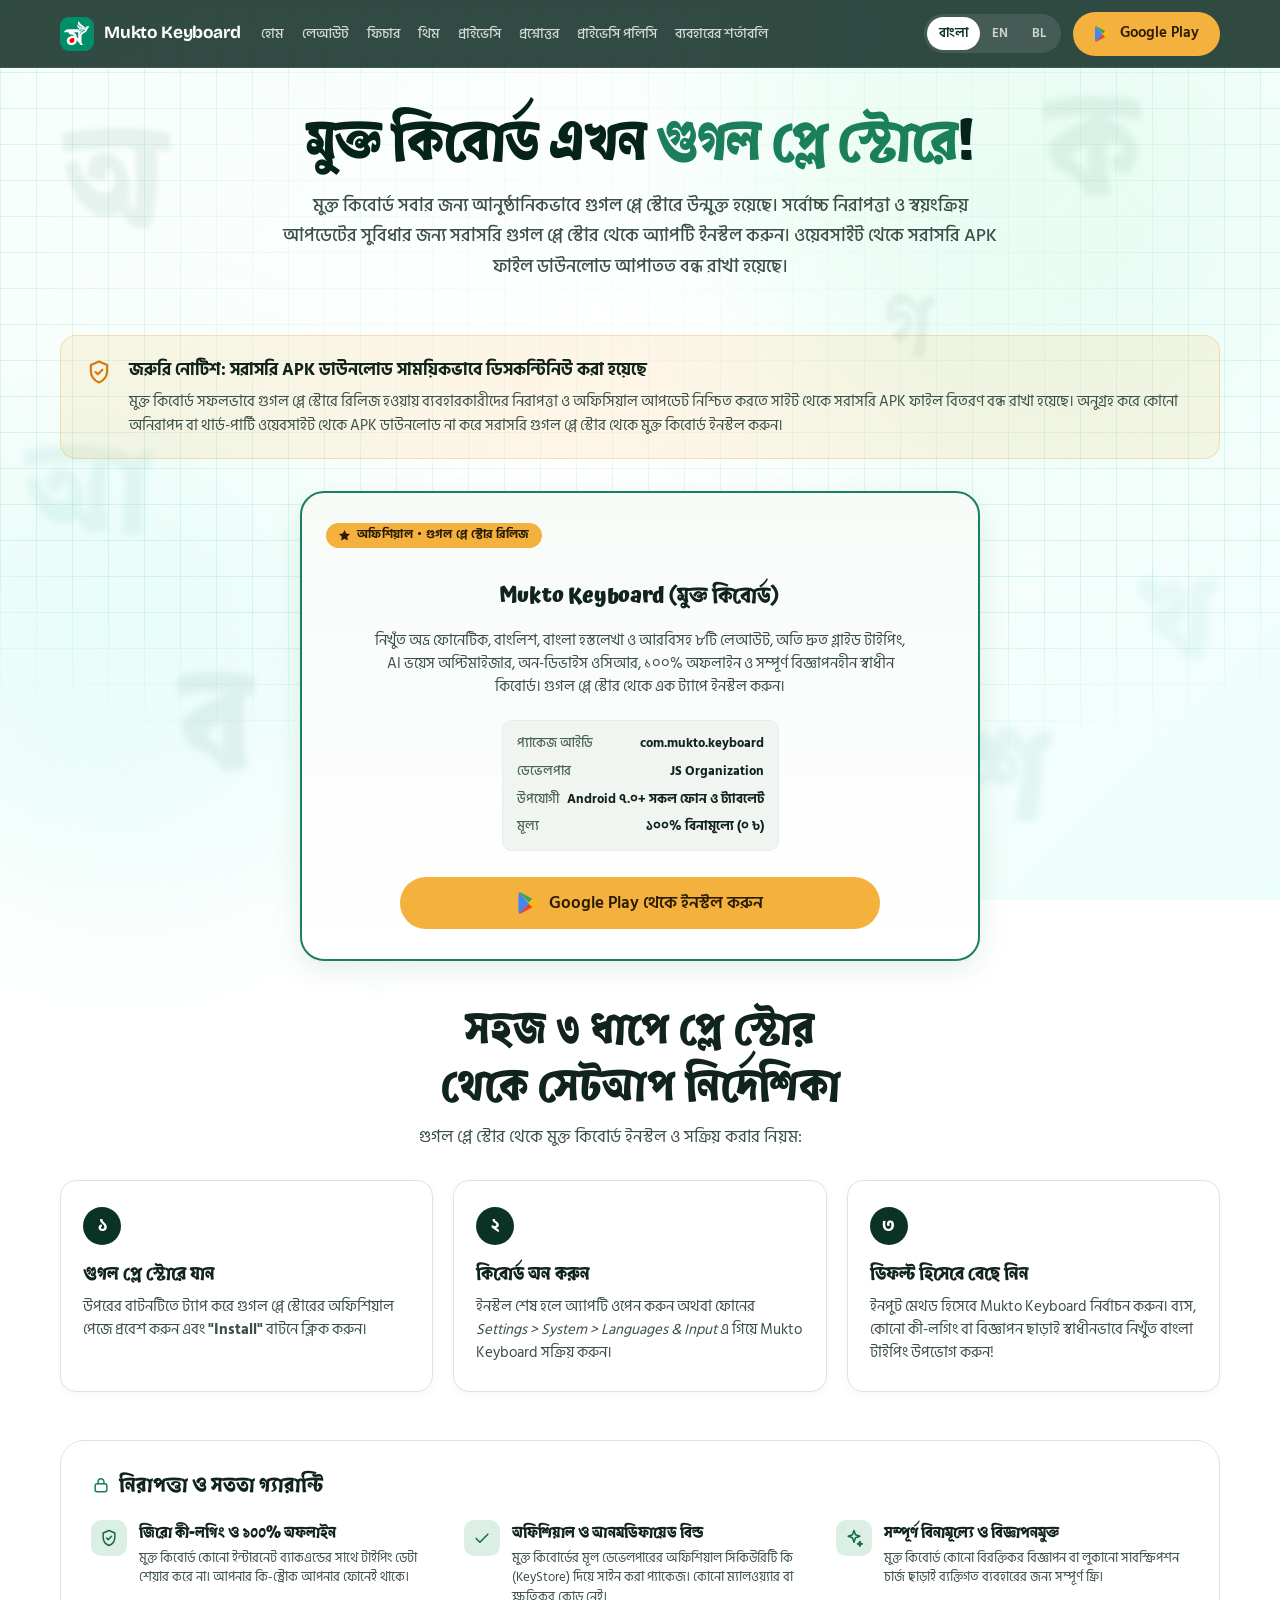
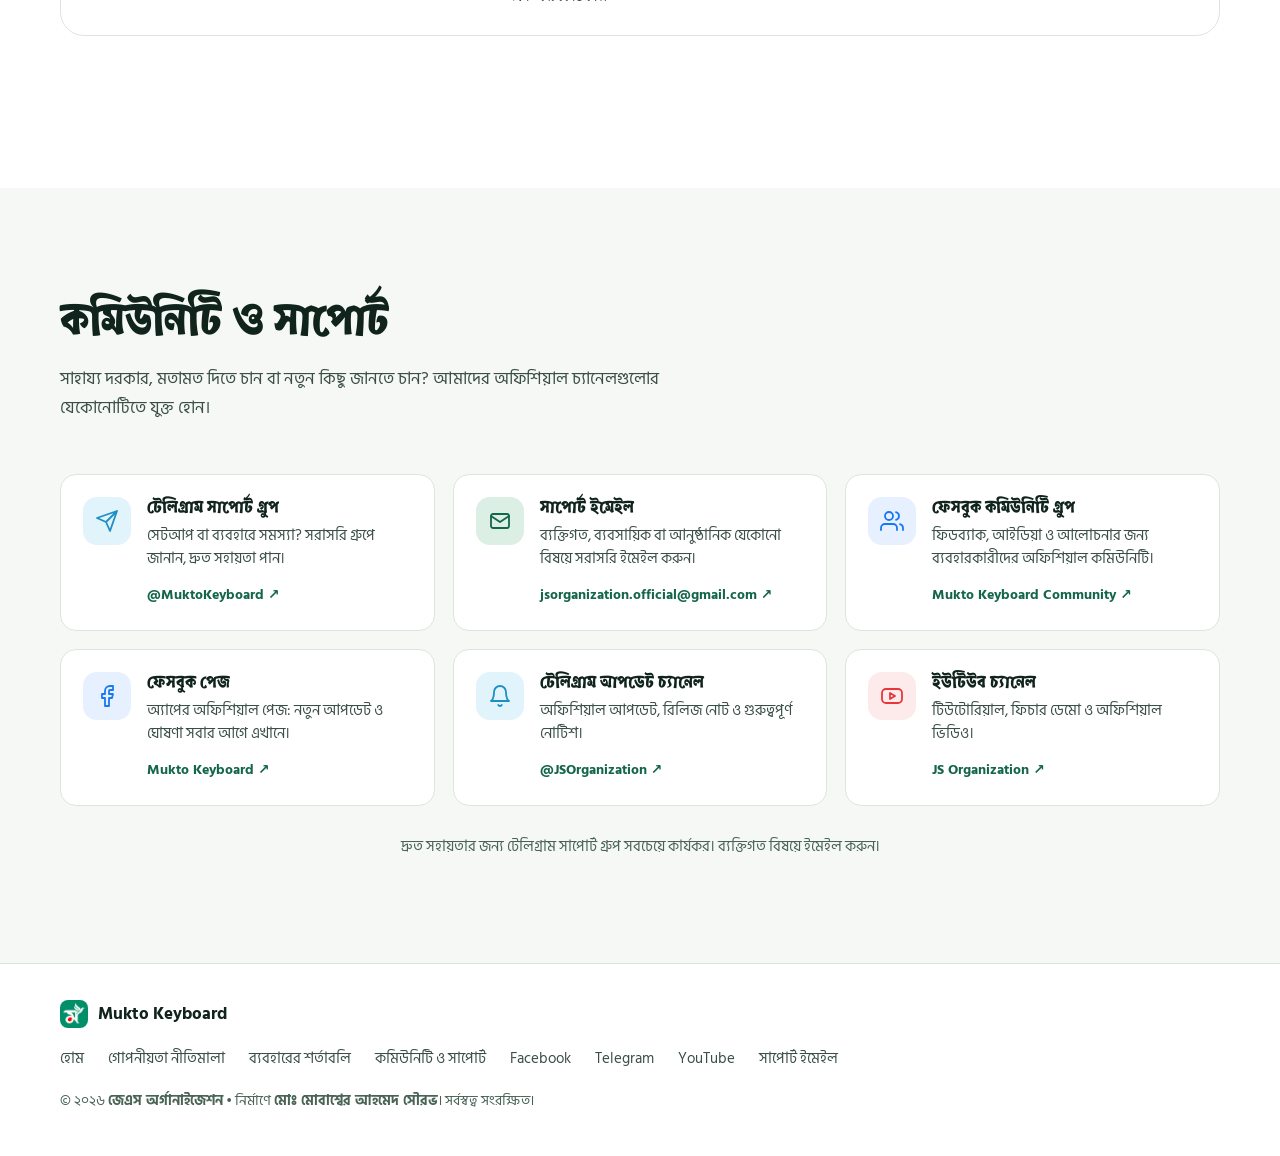
==== commit 3a5d50a7: "feat: add support for 8 keyboard layouts including banglish and handwriting in i18n and UI files" ====
--- a/download.html
+++ b/download.html
@@ -69,7 +69,7 @@
       "alternateName": ["Mukto App", "মুক্ত অ্যাপ", "Mukto BD", "মুক্ত বিডি", "Mukto", "মুক্ত", "মুক্ত কিবোর্ড"],
       "operatingSystem": "Android 7.0 and up",
       "applicationCategory": "UtilitiesApplication",
-      "softwareVersion": "4.4",
+      "softwareVersion": "5.2.2",
       "offers": {
         "@type": "Offer",
         "price": "0",
@@ -334,15 +334,15 @@
                         <h2 class="dl-card-title">Mukto Keyboard (মুক্ত কিবোর্ড)</h2>
                     </div>
                     <p class="dl-card-desc" style="max-width:540px;margin:12px auto 22px;">
-                        <span class="lang-bn">নিখুঁত অভ্র ফোনেটিক, আরবিসহ ৬টি লেআউট, AI ভয়েস অপ্টিমাইজার, অন-ডিভাইস
-                            ওসিআর, ১০০% অফলাইন ও সম্পূর্ণ বিজ্ঞাপনহীন স্বাধীন কিবোর্ড। গুগল প্লে স্টোর থেকে এক ট্যাপে
-                            ইনস্টল করুন।</span>
-                        <span class="lang-en">Pure typing with Avro Phonetic, 6 layouts (including Arabic), AI Voice
-                            Optimizer, on-device OCR, 100% offline and zero trackers. Install in one tap directly from
-                            Google Play.</span>
-                        <span class="lang-bl">Nikhut Avro Phonetic, Arabic-shoho 6-ti layout, AI Voice Optimizer,
-                            on-device OCR, 100% offline o ad-free keyboard. Google Play theke 1-tape install
-                            korun.</span>
+                        <span class="lang-bn">নিখুঁত অভ্র ফোনেটিক, বাংলিশ, বাংলা হস্তলেখা ও আরবিসহ ৮টি লেআউট, অতি দ্রুত
+                            গ্লাইড টাইপিং, AI ভয়েস অপ্টিমাইজার, অন-ডিভাইস ওসিআর, ১০০% অফলাইন ও সম্পূর্ণ বিজ্ঞাপনহীন স্বাধীন
+                            কিবোর্ড। গুগল প্লে স্টোর থেকে এক ট্যাপে ইনস্টল করুন।</span>
+                        <span class="lang-en">Pure typing with 8 layouts (Avro Phonetic, Banglish, Handwriting, Arabic),
+                            ultra-fast Glide typing, AI Voice Optimizer, on-device OCR, 100% offline and zero trackers.
+                            Install in one tap directly from Google Play.</span>
+                        <span class="lang-bl">Nikhut Avro Phonetic, Banglish, Handwriting, Arabic-shoho 8-ti layout,
+                            Glide typing, AI Voice Optimizer, on-device OCR, 100% offline o ad-free keyboard. Google
+                            Play theke 1-tape install korun.</span>
                     </p>
 
                     <div class="dl-card-specs" style="max-width:500px;margin:0 auto 26px;text-align:left;">
@@ -833,7 +833,7 @@
                     "alternateName": ["Mukto App", "মুক্ত অ্যাপ", "Mukto BD", "মুক্ত বিডি", "Mukto", "মুক্ত", "মুক্ত কিবোর্ড"],
                     "operatingSystem": "Android 7.0 and up",
                     "applicationCategory": "UtilitiesApplication",
-                    "softwareVersion": "4.4",
+                    "softwareVersion": "5.0",
                     "offers": {
                         "@type": "Offer",
                         "price": "0",
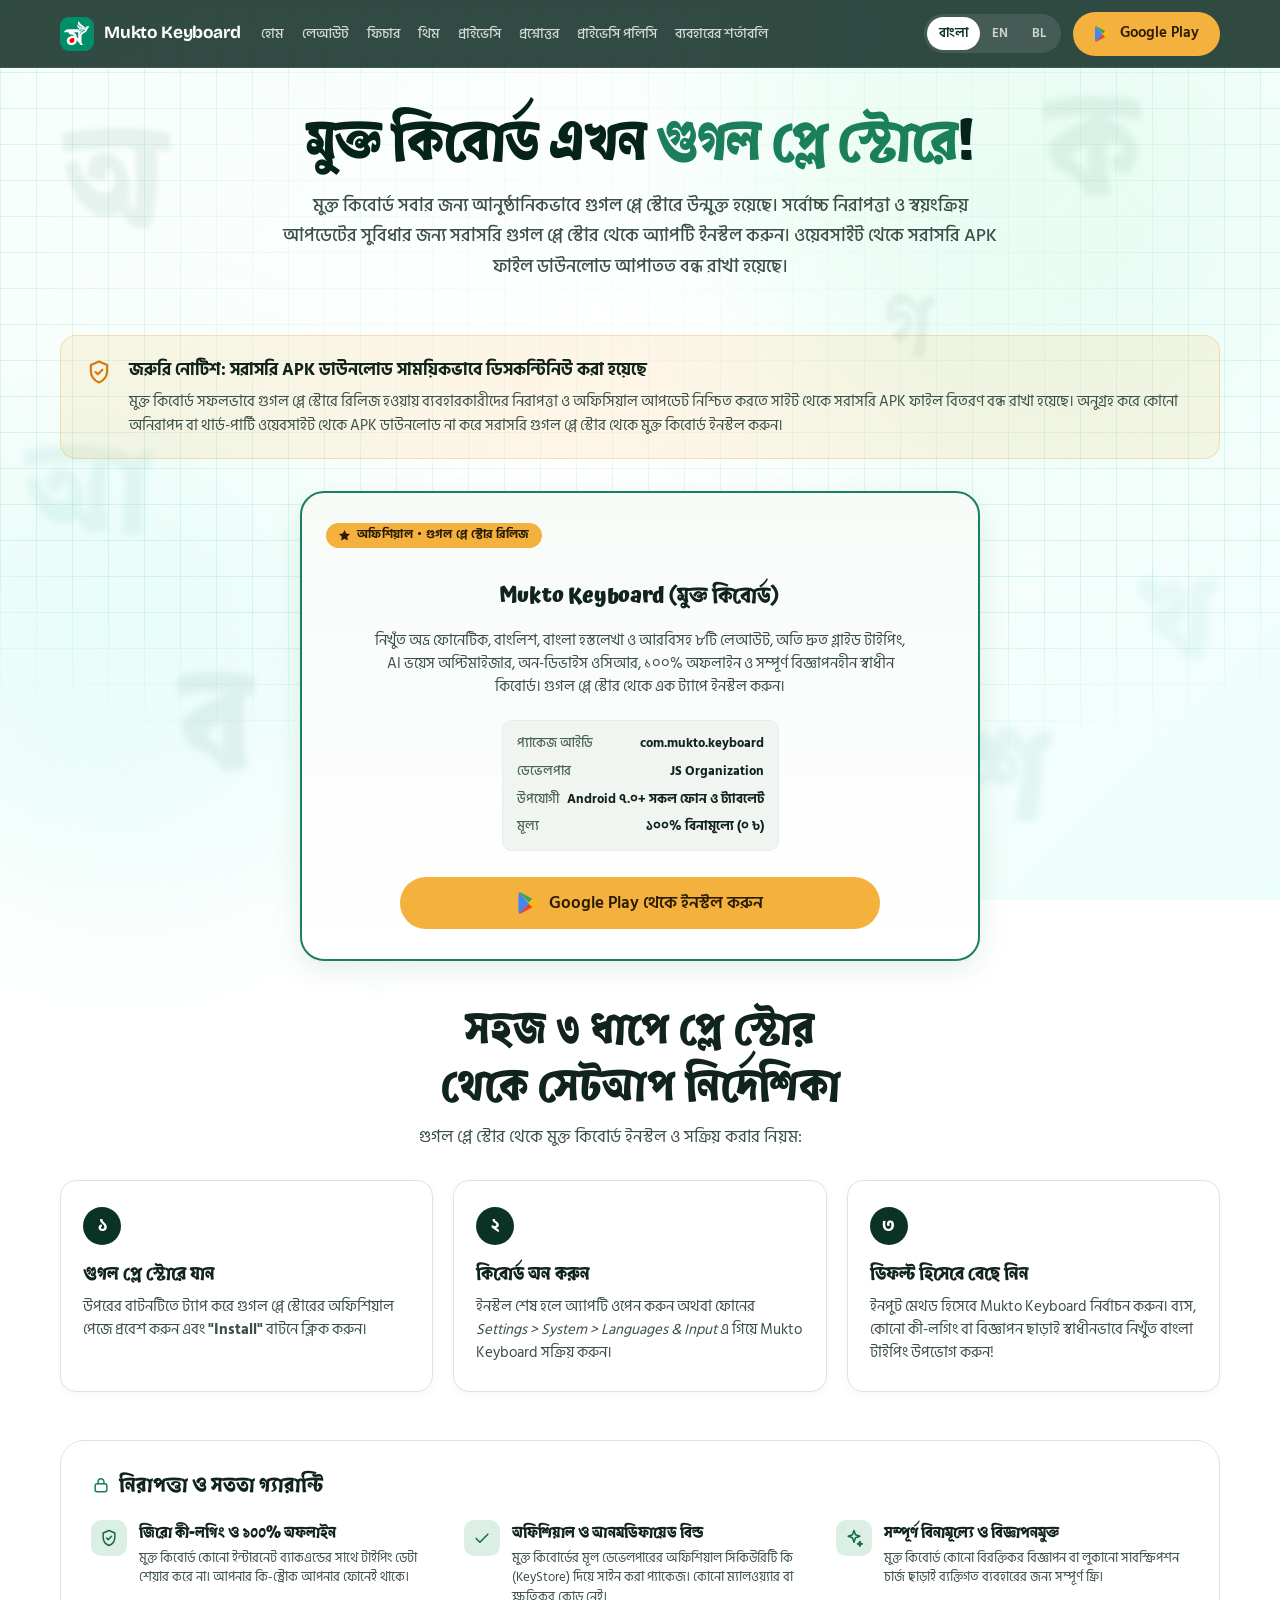
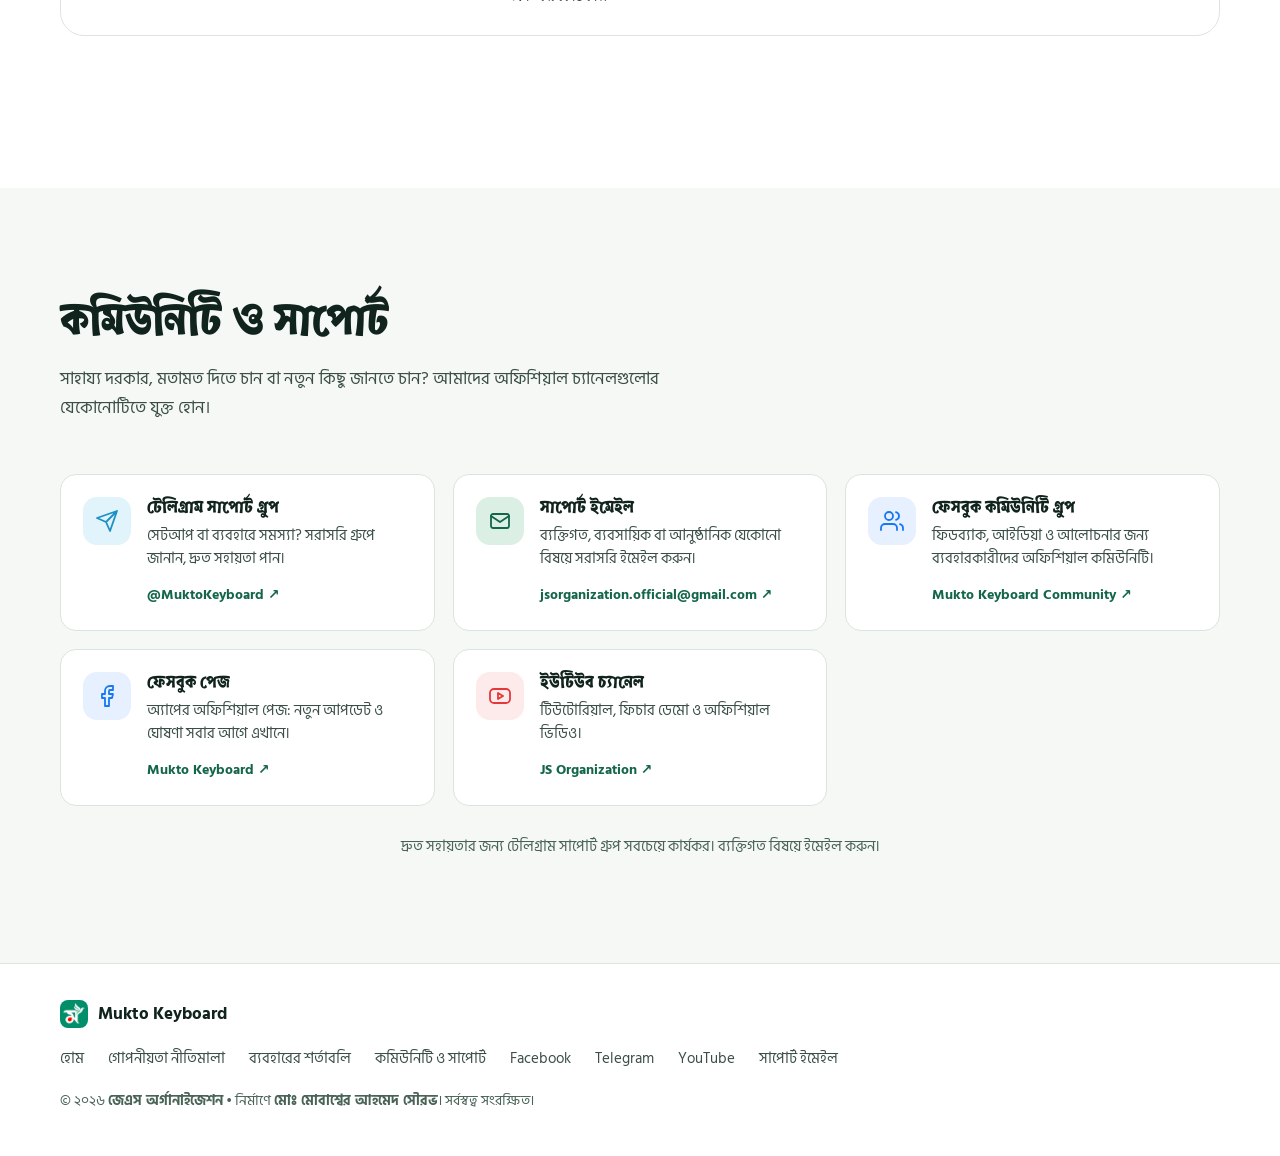
==== commit ad555aa4: "Remove unused Telegram channel link and redundant metadata from project pages. docs: remove Telegram" ====
--- a/download.html
+++ b/download.html
@@ -82,7 +82,7 @@
         "@type": "Organization",
         "name": "JS Organization",
         "email": "jsorganization.official@gmail.com",
-        "sameAs": ["https://www.facebook.com/profile.php?id=61596055357784", "https://www.facebook.com/groups/1678428126970058", "https://t.me/JSOrganization", "https://youtube.com/channel/UCpMq9ITrRfIGK2dxVv5R_kw"],
+        "sameAs": ["https://www.facebook.com/profile.php?id=61596055357784", "https://www.facebook.com/groups/1678428126970058", "https://youtube.com/channel/UCpMq9ITrRfIGK2dxVv5R_kw"],
         "contactPoint": {
           "@type": "ContactPoint",
           "contactType": "customer support",
@@ -602,19 +602,6 @@
                             <span class="sup-handle">Mukto Keyboard</span>
                         </span>
                     </a>
-                    <a class="sup-card" href="https://t.me/JSOrganization" target="_blank" rel="noopener noreferrer">
-                        <span class="sup-ic sup-tg"><svg class="ic" aria-hidden="true">
-                                <use href="#i-bell" />
-                            </svg></span>
-                        <span class="sup-body">
-                            <h3><span class="lang-bn">টেলিগ্রাম আপডেট চ্যানেল</span><span class="lang-en">Telegram
-                                    Updates Channel</span><span class="lang-bl">Telegram Updates Channel</span></h3>
-                            <p><span class="lang-bn">অফিশিয়াল আপডেট, রিলিজ নোট ও গুরুত্বপূর্ণ নোটিশ।</span><span
-                                    class="lang-en">Official updates, release notes and important notices.</span><span
-                                    class="lang-bl">Official update, release note o gurutwopurno notice.</span></p>
-                            <span class="sup-handle">@JSOrganization</span>
-                        </span>
-                    </a>
                     <a class="sup-card" href="https://youtube.com/channel/UCpMq9ITrRfIGK2dxVv5R_kw" target="_blank"
                         rel="noopener noreferrer">
                         <span class="sup-ic sup-yt"><svg class="ic" aria-hidden="true">
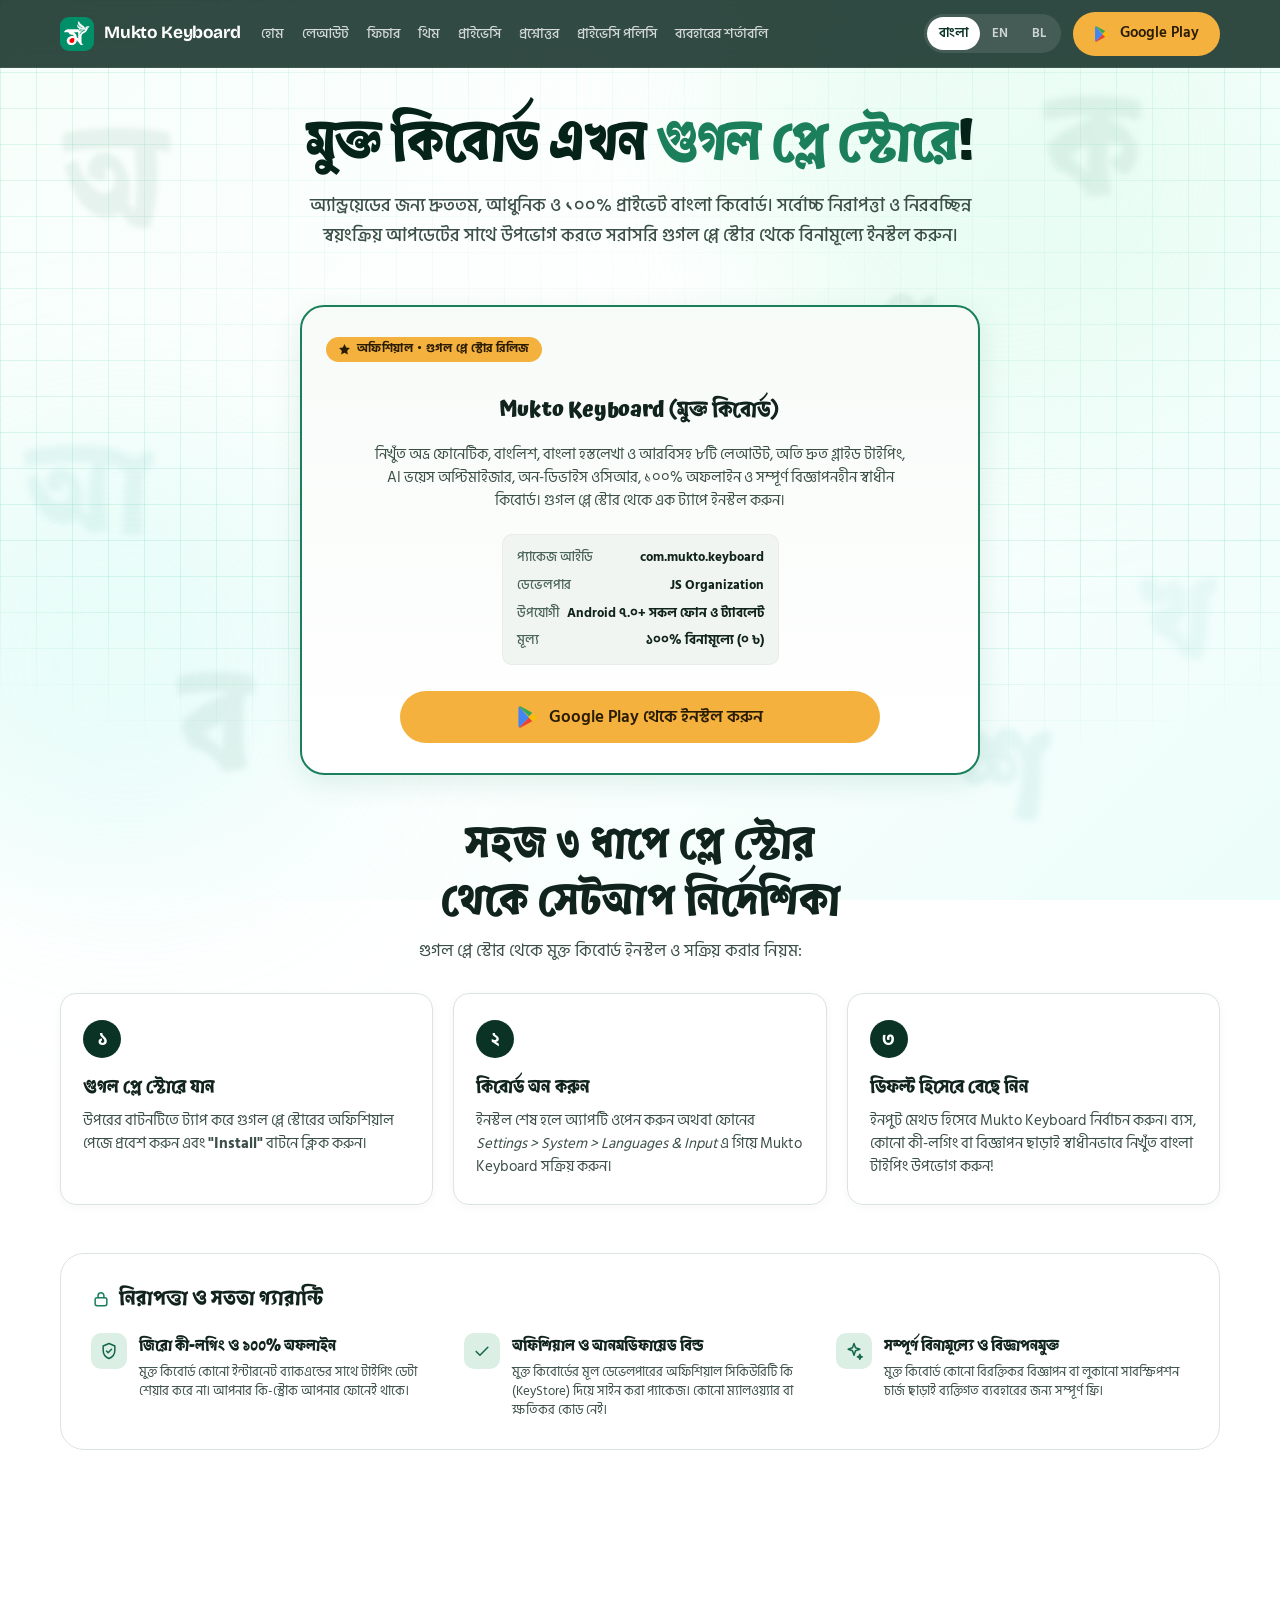
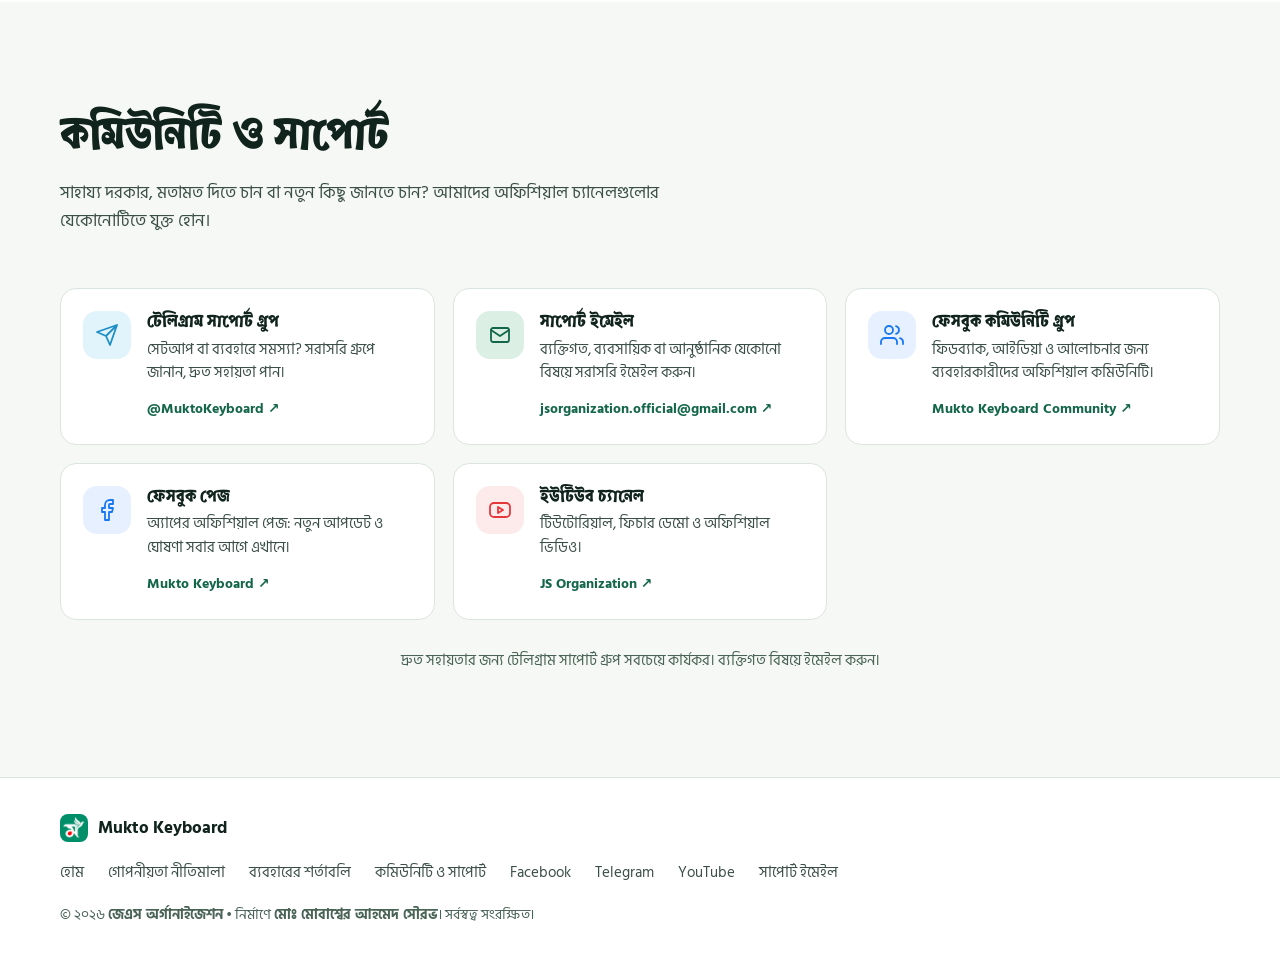
==== commit b5d8d847: "refactor(download): replace APK download banner with updated Play Store promotional copy Simplify th" ====
--- a/download.html
+++ b/download.html
@@ -277,49 +277,15 @@
                 </h1>
 
                 <p class="lead">
-                    <span class="lang-bn">মুক্ত কিবোর্ড সবার জন্য আনুষ্ঠানিকভাবে গুগল প্লে স্টোরে উন্মুক্ত হয়েছে।
-                        সর্বোচ্চ নিরাপত্তা ও স্বয়ংক্রিয় আপডেটের সুবিধার জন্য সরাসরি গুগল প্লে স্টোর থেকে অ্যাপটি
-                        ইনস্টল করুন। ওয়েবসাইট থেকে সরাসরি APK ফাইল ডাউনলোড আপাতত বন্ধ রাখা হয়েছে।</span>
-                    <span class="lang-en">Mukto Keyboard has officially launched on the Google Play Store! For maximum
-                        security, privacy, and seamless automatic updates, please install directly from Google Play.
-                        Direct APK downloads from the website have been discontinued.</span>
-                    <span class="lang-bl">Mukto Keyboard shobar jonno officially Google Play Store-e release hoyeche!
-                        Shorboccho security o automatic update pabar jonno direct Google Play Store theke install korun.
-                        Website theke direct APK download apatoto bondho kora hoyeche.</span>
+                    <span class="lang-bn">অ্যান্ড্রয়েডের জন্য দ্রুততম, আধুনিক ও ১০০% প্রাইভেট বাংলা কিবোর্ড। সর্বোচ্চ নিরাপত্তা ও নিরবচ্ছিন্ন স্বয়ংক্রিয় আপডেটের সাথে উপভোগ করতে সরাসরি গুগল প্লে স্টোর থেকে বিনামূল্যে ইনস্টল করুন।</span>
+                    <span class="lang-en">The fastest, smartest, and 100% private Bengali keyboard for Android. Install free directly from the Google Play Store for maximum security and seamless automatic updates.</span>
+                    <span class="lang-bl">Android-er jonno fast, smart o 100% private Bangla keyboard. Shorboccho security o seamless auto-update-er jonno direct Google Play Store theke free install korun.</span>
                 </p>
             </div>
         </section>
 
         <section class="section" style="padding-top:0;">
             <div class="wrap">
-
-                <div class="dl-notice-banner"
-                    style="background:rgba(244,177,62,0.12);border:1px solid rgba(244,177,62,0.35);border-radius:var(--r-md);padding:20px 24px;margin-bottom:32px;display:flex;align-items:flex-start;gap:16px;">
-                    <svg class="ic" style="width:28px;height:28px;color:#d97706;flex-shrink:0;margin-top:2px;">
-                        <use href="#i-shield" />
-                    </svg>
-                    <div>
-                        <strong style="color:var(--ink);display:block;margin-bottom:6px;font-size:1.05rem;">
-                            <span class="lang-bn">জরুরি নোটিশ: সরাসরি APK ডাউনলোড সাময়িকভাবে ডিসকন্টিনিউ করা
-                                হয়েছে</span>
-                            <span class="lang-en">Notice: Direct APK Download is Discontinued</span>
-                            <span class="lang-bl">Notice: Shorashori APK Download Bondho Kora Hoyeche</span>
-                        </strong>
-                        <p style="color:var(--ink-2);font-size:.94rem;margin:0;line-height:1.6;">
-                            <span class="lang-bn">মুক্ত কিবোর্ড সফলভাবে গুগল প্লে স্টোরে রিলিজ হওয়ায় ব্যবহারকারীদের
-                                নিরাপত্তা ও অফিসিয়াল আপডেট নিশ্চিত করতে সাইট থেকে সরাসরি APK ফাইল বিতরণ বন্ধ রাখা হয়েছে।
-                                অনুগ্রহ করে কোনো অনিরাপদ বা থার্ড-পার্টি ওয়েবসাইট থেকে APK ডাউনলোড না করে সরাসরি গুগল
-                                প্লে স্টোর থেকে মুক্ত কিবোর্ড ইনস্টল করুন।</span>
-                            <span class="lang-en">Now that Mukto Keyboard is officially published on Google Play, direct
-                                website APK downloads are discontinued to ensure genuine updates and security. Please do
-                                not download APKs from unauthorized third-party sources; install safely from the
-                                official Google Play Store.</span>
-                            <span class="lang-bl">Mukto Keyboard Google Play Store-e release howay website theke APK
-                                download bondho kora hoyeche. Kono onirapod third-party site theke APK download korben
-                                na; shob shomoy official Google Play Store theke install korun.</span>
-                        </p>
-                    </div>
-                </div>
 
                 <div class="dl-card featured" style="max-width:680px;margin:0 auto 40px;text-align:center;">
                     <span class="dl-card-tag tag-recommended">
